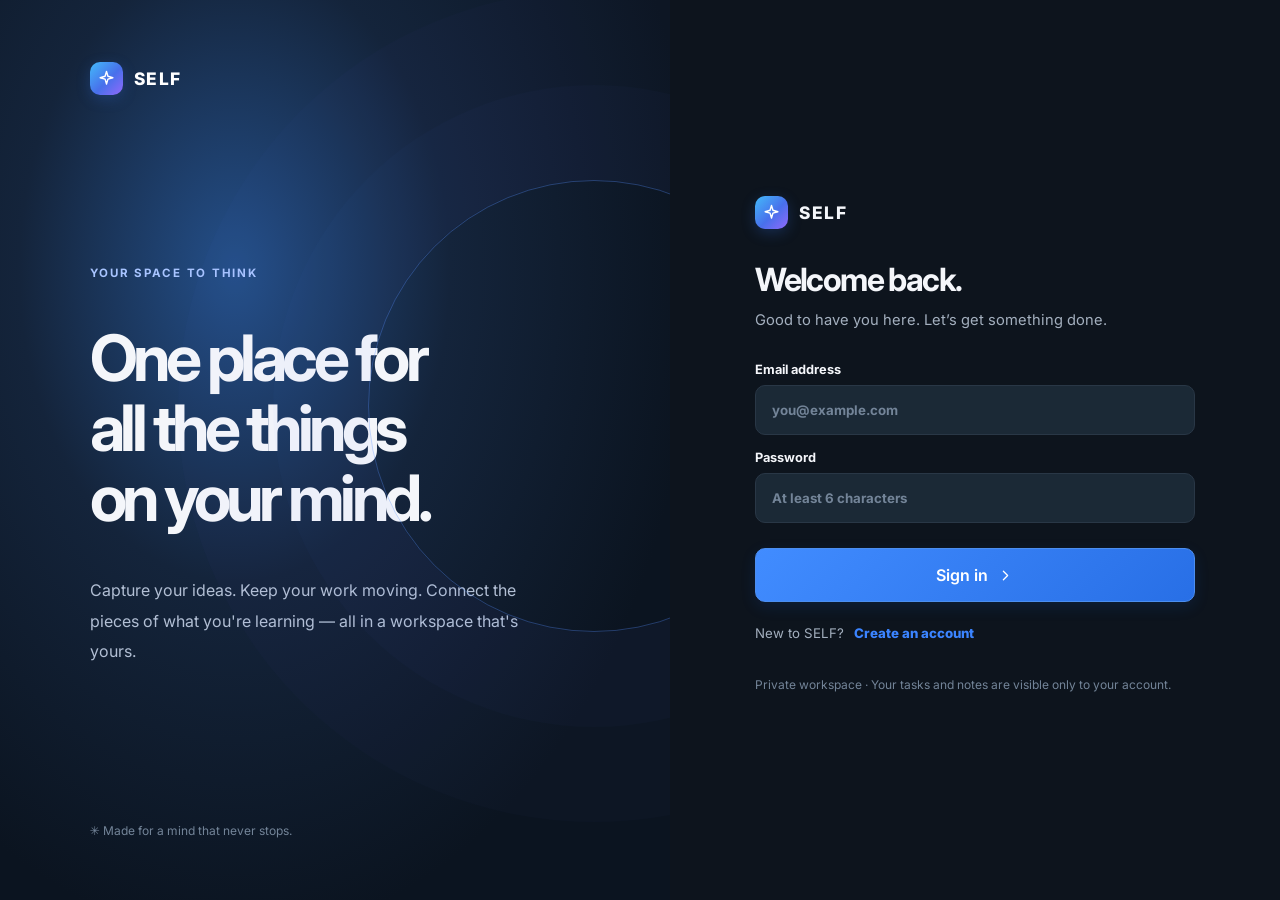
==== index.html @ f5356dc8 "feat(career): Hunt Tracker page (T3) Capture bar, Today/Inbox/All/Stale views, industry/source/kind/" ====
<!doctype html>
<html lang="id">
<head>
  <meta charset="UTF-8" />
  <meta name="viewport" content="width=device-width, initial-scale=1.0" />
  <meta name="theme-color" content="#0e151e" />
  <meta name="description" content="SELF — a beautiful place to think, learn and get things done." />
  <title>SELF — Your workspace</title>
  <link rel="preconnect" href="https://fonts.googleapis.com" />
  <link rel="preconnect" href="https://fonts.gstatic.com" crossorigin />
  <link href="https://fonts.googleapis.com/css2?family=Bricolage+Grotesque:opsz,wght@12..96,700;12..96,800&family=DM+Sans:wght@400;500;600;700;800&family=Inter:wght@400;500;600;700;800&display=swap" rel="stylesheet" />
  <link rel="stylesheet" href="./styles.css" />
  <link rel="stylesheet" href="./boards.css" />
  <link rel="stylesheet" href="./canvas-v3.css" />
  <link rel="stylesheet" href="./concept-d.css" />
  <link rel="stylesheet" href="./career.css" />
  <link rel="stylesheet" href="./career-phase2.css" />
  <link rel="stylesheet" href="./outreach.css" />
  <link rel="stylesheet" href="./tracker.css" />
  <link rel="stylesheet" href="./dossier.css" />
  <link rel="stylesheet" href="./career-lesson-loop.css" />
  <link rel="stylesheet" href="./work-tools.css" />
  <link rel="stylesheet" href="./studio-tools.css" />
  <link rel="stylesheet" href="./career-phase3.css" />
  <link rel="stylesheet" href="./career-learning.css" />
  <link rel="stylesheet" href="./rooms.css" />
  <link rel="stylesheet" href="./motion.css" />
</head>
<body data-theme="dark">
  <div id="app"><div class="boot"><span class="boot-mark">✳</span><span>SELF</span></div></div>
  <script defer src="./rooms.js"></script>
  <script defer src="./motion.js"></script>
  <script defer src="./self-dnd.js"></script>
  <script defer src="./today.js"></script>
  <script defer src="./capture-parse.js"></script>
  <script defer src="./palette.js"></script>
  <script defer src="./boards.js"></script>
  <script defer src="./studio-recipes.js"></script>
  <script defer src="./studio-present.js"></script>
  <script defer src="./canvas-v3.js"></script>
  <script defer src="./career-phase2.js"></script>
  <script defer src="./career-phase3.js"></script>
  <script defer src="./career-portfolio.js"></script>
  <script defer src="./career-kits.js"></script>
  <script defer src="./career-teaching.js"></script>
  <script defer src="./career-pe-projection.js"></script>
  <script defer src="./career-pe-sensitivity.js"></script>
  <script defer src="./career-analyst-lab.js"></script>
  <script defer src="./career-vc-waterfall.js"></script>
  <script defer src="./career-vc-analyst-lab.js"></script>
  <script defer src="./career-consulting-lab.js"></script>
  <script defer src="./career-director-review.js"></script>
  <script defer src="./career-workbook-check.js"></script>
  <script defer src="./career-worksample.js"></script>
  <script defer src="./career-learning.js"></script>
  <script defer src="./outreach.js"></script>
  <script defer src="./tracker.js"></script>
  <script defer src="./dossier.js"></script>
  <script defer src="./data-export.js"></script>
  <script defer src="./work-tools.js"></script>
  <script defer src="./career-grid.js"></script>
  <script defer src="./career-visuals.js"></script>
  <script defer src="./career-review.js"></script>
  <script defer src="./career-lesson-loop.js"></script>
  <script defer src="./career-nextup.js"></script>
  <script defer src="./career.js"></script>
  <script type="module" src="./app.js"></script>
</body>
</html>
---- styles.css ----
:root{font-family:'Inter','DM Sans',system-ui,sans-serif;font-synthesis:none;--scale:1;--bg:#0d141d;--side:#101923;--card:#17222e;--card2:#1b2936;--hover:#253446;--line:#293746;--text:#f4f6fa;--muted:#a3afbe;--faint:#738498;--blue:#3b84ff;--blueSoft:#1e3a66;--green:#58d4a6;--red:#ff8f88;--yellow:#ffd080;--purple:#bb9aff;--shadow:0 18px 60px #0005;color:var(--text);background:var(--bg)}*{box-sizing:border-box}html{height:100%}body{margin:0;min-height:100%;font-size:calc(16px * var(--scale));color:var(--text);background:var(--bg);transition:background .22s,color .22s}button,input,textarea,select{font:inherit}button{cursor:pointer}button:disabled{opacity:.38;cursor:not-allowed}a{color:inherit}::selection{background:#428bff66}::-webkit-scrollbar{width:9px;height:9px}::-webkit-scrollbar-thumb{background:#55647566;border-radius:20px}::-webkit-scrollbar-track{background:transparent}svg{display:block;flex-shrink:0}body[data-theme='light']{--bg:#f4f6fa;--side:#ffffff;--card:#fff;--card2:#f6f8fc;--hover:#eef2fa;--line:#e0e5ef;--text:#182438;--muted:#607087;--faint:#8794a7;--blue:#286dea;--blueSoft:#e6efff;--green:#178b68;--red:#c35350;--yellow:#a26921;--purple:#8460c7;--shadow:0 18px 48px #233b621c}
.boot{display:flex;align-items:center;justify-content:center;gap:14px;min-height:100vh;letter-spacing:.2em;font-weight:800}.boot-mark{color:var(--blue);font-size:40px}
.shell{display:flex;min-height:100vh}.sidebar{width:246px;background:var(--side);border-right:1px solid var(--line);position:fixed;top:0;left:0;bottom:0;z-index:10;padding:27px 15px 20px;display:flex;flex-direction:column;transition:background .2s}.brand{display:flex;align-items:center;gap:11px;padding:0 13px 31px;font-weight:800;letter-spacing:.09em;font-size:1.08em}.brand-square{width:33px;height:33px;border-radius:10px;display:grid;place-items:center;color:#fff;background:linear-gradient(135deg,#43bafa,#4870eb 55%,#9169fc);box-shadow:0 4px 14px #316cdb44}.brand-square svg{width:19px;height:19px}.nav-items{display:flex;flex-direction:column;gap:6px}.nav-btn{display:flex;align-items:center;gap:13px;border:0;width:100%;padding:13px 15px;text-align:left;background:transparent;color:var(--muted);border-radius:10px;font-weight:600;letter-spacing:-.01em;transition:background .14s,color .14s,transform .14s;font-size:.92em}.nav-btn:hover{background:var(--hover);color:var(--text);transform:translateX(2px)}.nav-btn:active,.clicky:active{transform:scale(.97)}.nav-btn.active{background:#224670;color:#fff;box-shadow:inset 3px 0 #58a8ff}.nav-btn svg{width:18px;height:18px}.nav-section{padding:23px 14px 10px;color:var(--faint);font-weight:700;font-size:.68em;text-transform:uppercase;letter-spacing:.15em}.sidebar-foot{margin-top:auto;padding:14px 5px 0;border-top:1px solid var(--line)}.profile{padding:9px;display:flex;gap:10px;align-items:center;border-radius:10px}.avatar{width:35px;height:35px;border-radius:50%;display:grid;place-items:center;background:#344a66;color:#fff;font-weight:700;font-size:.83em}.profile small{display:block;color:var(--faint);font-size:.74em;margin-top:3px}.main{margin-left:246px;width:calc(100% - 246px);min-width:0}.topbar{position:sticky;top:0;z-index:8;display:flex;align-items:center;justify-content:space-between;gap:16px;padding:23px clamp(24px,3.4vw,62px) 17px;background:color-mix(in srgb,var(--bg) 89%,transparent);backdrop-filter:blur(18px);border-bottom:1px solid var(--line)}.crumb{color:var(--muted);font-size:.82em;font-weight:600;display:flex;align-items:center;gap:9px}.crumb strong{color:var(--text)}.top-actions{display:flex;align-items:center;gap:9px}.body{max-width:1560px;padding:35px clamp(24px,3.4vw,62px) 70px;margin:0 auto}.hero{display:flex;align-items:center;justify-content:space-between;gap:16px;margin-bottom:28px}.eyebrow{font-size:.72em;font-weight:700;text-transform:uppercase;letter-spacing:.15em;color:var(--muted);margin-bottom:9px}.hero h1{font-size:clamp(1.85em,2.8vw,2.5em);line-height:1.17;letter-spacing:-.055em;margin:0 0 8px;font-weight:800}.subtitle{color:var(--muted);line-height:1.6;font-size:.92em;margin:0}.small-sub{color:var(--faint);font-size:.75em}.icon-btn,.ghost-btn,.primary-btn,.soft-btn,.tag,.pill,.choice{display:inline-flex;align-items:center;justify-content:center;gap:9px;border:1px solid var(--line);border-radius:10px;transition:background .15s,transform .16s,box-shadow .17s,border-color .15s;color:var(--text);font-weight:600}.icon-btn:hover,.ghost-btn:hover,.soft-btn:hover,.choice:hover{background:var(--hover);border-color:var(--faint);transform:translateY(-1px)}.icon-btn{width:41px;height:41px;background:var(--card)}.icon-btn svg,.ghost-btn svg,.primary-btn svg,.soft-btn svg{width:17px;height:17px}.primary-btn{padding:12px 17px;background:linear-gradient(135deg,#418cff,#286fe6);border-color:#4c8eef;color:#fff;box-shadow:0 5px 15px #185edf22}.primary-btn:hover{filter:brightness(1.12);transform:translateY(-2px);box-shadow:0 7px 22px #185edf66}.ghost-btn,.soft-btn{padding:11px 15px;background:var(--card)}.soft-btn{background:var(--card2)}.primary-btn:active,.icon-btn:active,.ghost-btn:active,.soft-btn:active{transform:translateY(1px) scale(.98)}.icon-btn.active,.ghost-btn.selected{background:var(--blueSoft);color:var(--blue);border-color:var(--blue)}.card{background:var(--card);border:1px solid var(--line);border-radius:16px;box-shadow:0 3px 22px #00000008}.card-pad{padding:24px}.section-head{display:flex;align-items:center;justify-content:space-between;gap:12px;margin-bottom:18px}.section-head h2{font-size:1.03em;letter-spacing:-.025em;margin:0}.section-head .hint{font-size:.78em;color:var(--muted)}.link-action{background:none;border:none;color:var(--muted);font-size:.77em;font-weight:700}.link-action:hover{color:var(--blue)}.quick{margin-bottom:25px;padding:22px 24px}.quick-head{display:flex;align-items:center;gap:10px;font-size:.9em;font-weight:700;margin-bottom:13px}.quick-head svg{color:var(--blue)}.capture-row{display:flex;align-items:center;gap:10px}.capture-input{min-width:0;flex:1;border:1px solid var(--line);background:var(--card2);padding:15px 17px;border-radius:10px;color:var(--text);outline:none;transition:border .17s,box-shadow .17s}.capture-input:focus,.field:focus,.area:focus{border-color:var(--blue);box-shadow:0 0 0 3px #317dff20}.capture-bottom{display:flex;justify-content:space-between;align-items:center;margin-top:13px;gap:10px;flex-wrap:wrap}.capture-modes,.toolbar{display:flex;flex-wrap:wrap;gap:7px}.choice{background:var(--card2);font-size:.75em;padding:8px 13px;border-radius:8px}.choice.selected{background:var(--blueSoft);color:var(--blue);border-color:var(--blue)}.choice svg{width:14px;height:14px}.two-col{display:grid;grid-template-columns:minmax(0,1.22fr) minmax(310px,1fr);gap:20px}.priority-list{display:flex;flex-direction:column}.priority-item{display:flex;align-items:center;gap:12px;padding:15px 0;border-top:1px solid var(--line);transition:background .16s;cursor:pointer}.priority-item:first-child{border-top:0}.priority-item:hover{background:var(--hover);padding-inline:9px;margin-inline:-9px;border-radius:8px}.check{appearance:none;flex:0 0 auto;width:19px;height:19px;background:transparent;border:1.6px solid #7c8da1;border-radius:6px;display:grid;place-items:center;cursor:pointer;transition:background .15s,transform .15s}.check:hover{transform:scale(1.12);border-color:var(--blue)}.check:checked{background:var(--blue);border-color:var(--blue)}.check:checked:before{content:'✓';color:#fff;font-size:12px;font-weight:800}.item-title{font-size:.9em;font-weight:700;margin:0 0 6px;line-height:1.45}.item-title.done{text-decoration:line-through;color:var(--faint)}.item-sub{color:var(--muted);font-size:.73em}.item-core{flex:1;min-width:0}.badge{display:inline-flex;align-items:center;gap:5px;padding:5px 9px;border-radius:7px;font-size:.7em;font-weight:700;white-space:nowrap;line-height:1.15}.badge.blue{color:#8db8ff;background:#24436d}.badge.green{color:#92e4bd;background:#1d4e43}.badge.yellow{color:#ffd38c;background:#684a25}.badge.red{color:#ffaea7;background:#623e42}.badge.purple{color:#d8bbff;background:#4e4265}.badge.gray{color:var(--muted);background:var(--hover)}body[data-theme='light'] .badge.blue{background:#e6efff;color:#235ec5}body[data-theme='light'] .badge.green{background:#e3f7ed;color:#177455}body[data-theme='light'] .badge.yellow{background:#fff2d4;color:#9b6820}body[data-theme='light'] .badge.red{background:#ffe8e4;color:#b34849}body[data-theme='light'] .badge.purple{background:#eee8ff;color:#694bb0}.continue-list{display:grid;gap:10px}.continue-item{display:flex;align-items:center;gap:12px;border:1px solid var(--line);background:var(--card2);border-radius:10px;padding:12px;cursor:pointer;transition:transform .15s,border-color .15s,background .15s;text-align:left;color:var(--text);width:100%}.continue-item:hover,.space-tile:hover,.link-tile:hover{transform:translateY(-3px);border-color:var(--blue);box-shadow:0 8px 26px #0001}.mini-thumb{width:60px;height:48px;border-radius:8px;display:grid;place-items:center;color:#b4cbff;background:linear-gradient(135deg,#294367,#4a3b6c);flex-shrink:0}.continue-item strong{font-size:.83em}.continue-item small{display:block;color:var(--muted);margin-top:5px;font-size:.73em}.countbar{display:flex;gap:12px;margin-top:22px;flex-wrap:wrap}.stat{flex:1;min-width:110px;background:var(--card);border:1px solid var(--line);border-radius:13px;padding:18px}.stat strong{font-size:1.55em;letter-spacing:-.07em}.stat span{display:block;color:var(--muted);font-size:.73em;margin-top:5px}.space-grid{display:grid;grid-template-columns:repeat(3,minmax(0,1fr));gap:17px;margin-top:25px}.space-tile{border:1px solid var(--line);border-radius:17px;min-height:208px;padding:27px 18px;display:flex;flex-direction:column;align-items:center;justify-content:center;gap:12px;background:var(--card);color:var(--text);transition:transform .18s,border-color .15s,box-shadow .15s}.space-tile .space-symbol{width:68px;height:68px;display:grid;place-items:center;border-radius:20px;background:color-mix(in srgb,var(--accent) 15%,transparent);color:var(--accent)}.space-tile .space-symbol svg{width:36px;height:36px}.space-tile strong{font-size:1.12em}.space-tile small{color:var(--muted);font-size:.75em}.space-tile.add{border-style:dashed}.space-tile.add .space-symbol{color:var(--muted);background:var(--hover)}.space-header{display:flex;align-items:center;gap:13px;margin-bottom:22px}.space-header .space-symbol{width:54px;height:54px;border-radius:14px;display:grid;place-items:center;background:var(--blueSoft);color:var(--blue)}.tabs{display:flex;align-items:center;gap:5px;border-bottom:1px solid var(--line);margin:18px 0 23px;overflow-x:auto}.tab{white-space:nowrap;padding:12px 16px;background:none;border:0;border-bottom:3px solid transparent;color:var(--muted);font-weight:700;font-size:.84em}.tab:hover{color:var(--text)}.tab.active{color:var(--text);border-bottom-color:var(--blue)}.blank{border:1px dashed var(--line);border-radius:14px;padding:45px 20px;text-align:center;display:grid;justify-items:center;gap:13px;color:var(--muted)}.blank svg{width:33px;height:33px;color:var(--blue)}.blank strong{color:var(--text);font-size:1em}.blank p{max-width:380px;line-height:1.65;margin:0;font-size:.85em}.work-controls{display:flex;flex-wrap:wrap;gap:9px;align-items:center;margin-bottom:20px}.field,.area,.select{border:1px solid var(--line);background:var(--card2);color:var(--text);border-radius:10px;padding:12px 13px;outline:none;min-width:0}.field::placeholder,.area::placeholder{color:var(--faint)}.select{cursor:pointer}.field.search-field{min-width:220px;flex:1}.work-table{border:1px solid var(--line);border-radius:14px;overflow:hidden;background:var(--card)}.work-row{display:grid;grid-template-columns:minmax(200px,2fr) minmax(100px,1fr) minmax(130px,1fr) 95px 105px;gap:13px;align-items:center;padding:15px 18px;border-top:1px solid var(--line);font-size:.83em}.work-row.header{background:var(--card2);border-top:0;color:var(--muted);font-size:.72em;font-weight:800;text-transform:uppercase;letter-spacing:.07em}.work-row.data{cursor:pointer;transition:background .15s}.work-row.data:hover{background:var(--hover)}.work-row .task-cell{display:flex;gap:10px;align-items:center;min-width:0}.work-row .task-cell span{overflow:hidden;text-overflow:ellipsis;white-space:nowrap;font-weight:700}.kanban{display:grid;grid-template-columns:repeat(5,minmax(180px,1fr));gap:12px;overflow:auto}.kanban-col{padding:13px;background:var(--card2);border:1px solid var(--line);border-radius:12px;min-height:230px}.kanban-head{font-size:.77em;font-weight:800;margin:0 0 15px;display:flex;justify-content:space-between}.kanban-task{padding:13px;border:1px solid var(--line);background:var(--card);border-radius:10px;cursor:pointer;margin-bottom:10px;transition:transform .16s}.kanban-task:hover{transform:translateY(-2px);border-color:var(--blue)}.kanban-task strong{font-size:.82em}.kanban-task .item-sub{display:block;margin-top:10px}.calendar-list{display:grid;gap:12px}.calendar-row{display:flex;align-items:center;gap:17px;padding:17px;background:var(--card);border-radius:12px;border:1px solid var(--line);cursor:pointer}.date-square{background:var(--blueSoft);color:var(--blue);padding:13px;border-radius:10px;min-width:70px;text-align:center;font-size:.8em;font-weight:800}.overlay{position:fixed;inset:0;z-index:20;background:#02060ac2;backdrop-filter:blur(5px);display:flex;justify-content:flex-end;animation:fade .18s ease}.panel{width:min(690px,100%);background:var(--side);height:100%;overflow-y:auto;box-shadow:var(--shadow);border-left:1px solid var(--line);animation:slide .24s cubic-bezier(.2,.8,.2,1);padding:28px 38px 70px}.panel-top{display:flex;align-items:center;justify-content:space-between;gap:15px;margin-bottom:25px}.panel-title{font-weight:800;letter-spacing:-.045em;font-size:2em;margin:6px 0 23px;line-height:1.23}.panel-title-input{width:100%;padding:6px 0;color:var(--text);background:none;border:0;border-bottom:1px solid transparent;outline:none;font-weight:800;letter-spacing:-.045em;font-size:1.8em;line-height:1.25}.panel-title-input:focus{border-bottom-color:var(--blue)}.meta-grid{display:grid;grid-template-columns:repeat(2,minmax(0,1fr));gap:14px;background:var(--card);padding:20px;border-radius:13px;border:1px solid var(--line)}.meta-label{color:var(--muted);font-size:.72em;font-weight:700;margin-bottom:9px}.meta-grid .select,.meta-grid .field{width:100%;font-size:.85em}.panel .area{width:100%;resize:vertical;line-height:1.8;min-height:125px}.long-area{min-height:270px!important}.check-item{display:flex;align-items:center;gap:10px;margin:12px 0}.check-item input.text-input{flex:1;min-width:0;border:0;background:transparent;color:var(--text);outline:none;padding:6px 0}.check-item .trash{opacity:0}.check-item:hover .trash{opacity:1}.progress-track{height:7px;background:var(--hover);border-radius:20px;overflow:hidden;margin:13px 0 17px}.progress-fill{height:100%;background:var(--blue);border-radius:20px;transition:width .25s}.panel-section-title{font-size:.83em;text-transform:uppercase;letter-spacing:.09em;color:var(--muted);margin:22px 0 12px}.resource{display:flex;align-items:center;gap:10px;border:1px solid var(--line);padding:12px;border-radius:11px;background:var(--card);margin-bottom:9px}.resource-main{flex:1;min-width:0;text-decoration:none}.resource-main strong{display:block;font-size:.82em;white-space:nowrap;overflow:hidden;text-overflow:ellipsis}.resource-main small{display:block;color:var(--muted);font-size:.71em;margin-top:5px;overflow:hidden;text-overflow:ellipsis;white-space:nowrap}.resource-icon{display:grid;place-items:center;width:40px;height:40px;background:var(--blueSoft);color:var(--blue);border-radius:9px}.link-form{display:grid;grid-template-columns:1fr 1.5fr auto;gap:8px;margin-top:13px}.link-grid{display:grid;grid-template-columns:repeat(4,minmax(0,1fr));gap:15px}.link-tile{border:1px solid var(--line);border-radius:14px;background:var(--card);padding:22px 10px;display:flex;align-items:center;gap:12px;flex-direction:column;text-decoration:none;text-align:center;min-height:162px;transition:transform .17s,border-color .17s}.link-logo{width:57px;height:57px;background:var(--card2);color:var(--blue);border-radius:15px;display:grid;place-items:center}.link-logo svg{height:30px;width:30px}.link-tile strong{font-size:.82em;max-width:100%;overflow:hidden;text-overflow:ellipsis;white-space:nowrap}.link-tile small{font-size:.72em;color:var(--muted)}.modal-overlay{position:fixed;inset:0;z-index:30;background:#000a;backdrop-filter:blur(6px);display:grid;place-items:center;padding:20px;animation:fade .14s}.modal{width:min(490px,100%);background:var(--side);border:1px solid var(--line);border-radius:19px;padding:28px;box-shadow:var(--shadow);animation:pop .18s}.modal h2{margin:0;font-size:1.4em;letter-spacing:-.035em}.modal p{font-size:.85em;line-height:1.6;color:var(--muted);margin:8px 0 21px}.form-stack{display:grid;gap:15px}.form-label{display:grid;gap:8px;font-size:.8em;font-weight:700}.form-label .field,.form-label .select{width:100%;font-size:1.04em}.modal-foot{display:flex;justify-content:flex-end;gap:9px;margin-top:23px}.colors{display:flex;gap:9px}.color-swatch{width:31px;height:31px;border-radius:9px;border:2px solid transparent;cursor:pointer}.color-swatch.on{outline:2px solid var(--text);outline-offset:2px}.toast{position:fixed;bottom:28px;right:28px;z-index:45;padding:14px 19px;border:1px solid var(--line);border-radius:13px;background:var(--card);box-shadow:var(--shadow);font-weight:600;font-size:.82em;display:flex;align-items:center;gap:10px;animation:slideUp .2s}.toast.error{border-color:#cc6b68;color:#ffaaaa}.settings-section{display:grid;gap:16px;max-width:650px}.settings-row{display:flex;justify-content:space-between;align-items:center;gap:18px;padding:20px;background:var(--card);border:1px solid var(--line);border-radius:14px}.settings-row strong{font-size:.9em}.settings-row small{display:block;color:var(--muted);margin-top:8px;font-size:.76em}.segmented{display:flex;padding:4px;background:var(--card2);border:1px solid var(--line);border-radius:10px}.segmented button{border:0;border-radius:7px;background:none;padding:10px 14px;color:var(--muted);font-size:.8em;font-weight:700;display:flex;align-items:center;gap:7px}.segmented button.active{background:var(--blueSoft);color:var(--blue)}.slider{accent-color:var(--blue);width:150px}.empty-mini{padding:25px;text-align:center;color:var(--muted);font-size:.83em;line-height:1.6}.auth-shell{min-height:100vh;display:grid;grid-template-columns:1.1fr 1fr}.auth-visual{padding:62px clamp(45px,7vw,130px);display:flex;flex-direction:column;justify-content:space-between;background:radial-gradient(ellipse at 35% 30%,#244f89 0%,#14243b 35%,#0b1420 75%);overflow:hidden;position:relative}.auth-visual:after{content:'';position:absolute;width:450px;height:450px;border:1px solid #588cff55;border-radius:50%;right:-150px;top:20%;box-shadow:0 0 0 95px #6c7bff06,0 0 0 190px #6c7bff05;pointer-events:none}.auth-visual h1{font-size:clamp(2.8em,5vw,5em);line-height:1.09;letter-spacing:-.07em;max-width:580px}.auth-visual p{color:#b2bfd4;max-width:450px;line-height:1.9}.auth-login{display:flex;align-items:center;justify-content:center;padding:30px}.auth-box{max-width:440px;width:100%}.auth-box h2{font-size:2em;letter-spacing:-.05em;margin:0 0 10px}.auth-box .field{padding:16px}.auth-box .primary-btn{width:100%;margin-top:10px;padding:16px}.auth-bottom{font-size:.83em;color:var(--muted);margin-top:22px}.auth-bottom button{background:none;border:0;color:var(--blue);font-weight:800}.message{padding:12px 14px;background:var(--blueSoft);color:var(--text);border-radius:10px;font-size:.83em;line-height:1.6}.message.error{background:#70343a66;color:#ffc0bf}.save-state{display:flex;align-items:center;gap:6px;color:var(--muted);font-size:.75em}.save-state svg{color:var(--green)}.mobile-head{display:none}.mobile-nav{display:none}.stack-gap{display:grid;gap:13px}.inbox-item{display:flex;align-items:flex-start;justify-content:space-between;gap:15px;padding:15px 0;border-bottom:1px solid var(--line)}.inbox-item:last-child{border-bottom:0}.inbox-item strong{font-size:.88em}.inbox-item p{font-size:.76em;color:var(--muted);line-height:1.6;margin:7px 0 0}.icon-quiet{background:transparent;border:0;color:var(--muted);padding:7px;border-radius:7px}.icon-quiet:hover{background:var(--hover);color:var(--text)}.icon-quiet svg{width:16px;height:16px}.subpage-item{display:flex;align-items:center;gap:12px;padding:14px;border-radius:10px;border:1px solid var(--line);background:var(--card);margin-bottom:9px;cursor:pointer;transition:border .15s}.subpage-item:hover{border-color:var(--blue)}.subpage-item svg{color:var(--purple)}.flash{animation:pulse .4s}@keyframes fade{from{opacity:0}to{opacity:1}}@keyframes slide{from{opacity:.7;transform:translateX(20px)}to{opacity:1;transform:translateX(0)}}@keyframes pop{from{opacity:0;transform:scale(.97) translateY(8px)}to{opacity:1;transform:scale(1) translateY(0)}}@keyframes slideUp{from{opacity:0;transform:translateY(12px)}to{opacity:1;transform:translateY(0)}}@keyframes pulse{from{box-shadow:0 0 0 0 #408cff55}to{box-shadow:0 0 0 13px #408cff00}}@media(max-width:1250px){.sidebar{width:205px}.main{margin-left:205px;width:calc(100% - 205px)}.two-col{grid-template-columns:1fr 1fr}.work-row{grid-template-columns:minmax(140px,2fr) 90px 115px 80px}.work-row>:nth-child(5){display:none}.link-grid{grid-template-columns:repeat(3,minmax(0,1fr))}}@media(max-width:960px){.sidebar{width:78px;padding-inline:11px}.brand{padding-inline:11px}.brand-text,.nav-btn span,.nav-section,.profile .profile-text{display:none}.nav-btn{justify-content:center;padding:15px}.sidebar-foot{padding:5px}.profile{justify-content:center}.main{margin-left:78px;width:calc(100% - 78px)}.two-col{grid-template-columns:1fr}.body{padding-inline:27px}.topbar{padding-inline:27px}.space-grid{grid-template-columns:repeat(2,minmax(0,1fr))}}@media(max-width:600px){body{font-size:calc(15px * var(--scale))}.sidebar{display:none}.main{margin-left:0;width:100%}.mobile-head{display:flex;gap:10px;align-items:center;padding:14px 18px;background:var(--side);border-bottom:1px solid var(--line)}.topbar{padding:14px 17px;top:0}.top-actions .hide-mobile{display:none}.body{padding:25px 17px 95px}.hero{align-items:flex-start}.hero h1{font-size:1.85em}.hero>.primary-btn{padding:10px}.quick{padding:16px}.capture-input{padding:13px}.space-grid{gap:10px}.space-tile{min-height:155px}.space-tile .space-symbol{width:49px;height:49px}.space-tile .space-symbol svg{width:26px;height:26px}.link-grid{grid-template-columns:repeat(2,minmax(0,1fr))}.panel{padding:22px 18px 70px}.panel-title-input{font-size:1.5em}.work-row{grid-template-columns:minmax(130px,1fr) 100px}.work-row>:nth-child(3),.work-row>:nth-child(4),.work-row>:nth-child(5){display:none}.meta-grid{gap:10px;padding:13px}.link-form{grid-template-columns:1fr}.mobile-nav{display:flex;position:fixed;bottom:0;left:0;right:0;z-index:12;background:var(--side);border-top:1px solid var(--line);padding:8px 5px max(9px,env(safe-area-inset-bottom));justify-content:space-around}.mobile-nav button{display:grid;place-items:center;gap:4px;background:none;border:0;color:var(--muted);font-size:.65em;font-weight:700}.mobile-nav button.active{color:var(--blue)}.mobile-nav svg{width:19px;height:19px}.auth-shell{grid-template-columns:1fr}.auth-visual{display:none}.settings-row{align-items:flex-start;flex-direction:column}.modal{padding:20px}.top-actions{gap:5px}}@media(prefers-reduced-motion:reduce){*,*:before,*:after{animation-duration:.01ms!important;transition-duration:.01ms!important;scroll-behavior:auto!important}}


/* SELF navigation: persistent collapse without remounting content. */
.shell .brand{position:relative;min-width:0}
.shell .brand .sidebar-toggle{
  display:grid;place-items:center;margin-left:auto;flex-shrink:0;
  width:36px;height:36px;min-width:36px;
  border:1px solid var(--line);border-radius:10px;
  background:var(--card2);color:var(--muted);cursor:pointer;
  transition:background-color .14s ease,border-color .14s ease,transform .11s ease;
}
.shell .brand .sidebar-toggle:hover{background:var(--hover);border-color:var(--blue);color:var(--text)}
.shell .brand .sidebar-toggle:active{transform:scale(.94)}
.shell .brand .sidebar-toggle:focus-visible{outline:2px solid var(--blue);outline-offset:2px}
.shell .sidebar,.shell .main{transition:width .19s ease,margin-left .19s ease}
.shell.self-sidebar-collapsed .sidebar{width:70px;min-width:70px;padding-left:8px;padding-right:8px}
.shell.self-sidebar-collapsed .main{width:calc(100% - 70px);margin-left:70px}
.shell.self-sidebar-collapsed .brand{padding:0 0 30px;justify-content:center}
.shell.self-sidebar-collapsed .brand-square,
.shell.self-sidebar-collapsed .brand-text,
.shell.self-sidebar-collapsed .nav-btn span,
.shell.self-sidebar-collapsed .profile-text{display:none}
.shell.self-sidebar-collapsed .brand .sidebar-toggle{margin:0}
.shell.self-sidebar-collapsed .nav-btn{justify-content:center;padding:13px 9px}
.shell.self-sidebar-collapsed .sidebar-foot{padding-left:0;padding-right:0}
.shell.self-sidebar-collapsed .profile{justify-content:center;padding:7px 0}
@media(prefers-reduced-motion:reduce){
 .shell .sidebar,.shell .main,.shell .brand .sidebar-toggle{transition:none!important}
}


/* Phase 3 Core — direct manipulation, visible save outcomes, calm focus. */
.save-state.save-failed{color:var(--red,#f68e94);font-weight:720}
.save-state.save-failed svg{color:currentColor}
.kanban-help{display:flex;align-items:center;justify-content:space-between;gap:12px;
  font-size:.8em;color:var(--muted);margin:2px 0 17px;flex-wrap:wrap}
.kanban-help>span{display:inline-flex;align-items:center;gap:8px}
.kanban-help .soft-btn{min-height:35px}
.kanban-col{display:flex;flex-direction:column;transition:border-color .12s,background-color .12s}
.kanban-items{flex:1;min-height:110px}
.kanban-col.is-drag-over{border-color:var(--blue)!important;
  background:color-mix(in srgb,var(--blue) 11%,var(--card2))}
.kanban-task{user-select:none;-webkit-user-select:none;touch-action:pan-y}
.kanban-card-head{display:flex;align-items:flex-start;gap:8px;justify-content:space-between}
.kanban-drag-grip{color:var(--faint);font-size:1.2em;line-height:.8;font-weight:600;letter-spacing:.04em}
.kanban-task.is-dragging{border-style:dashed;border-color:var(--blue);opacity:.65}
.kanban-task.is-saving{border-color:var(--blue);cursor:progress}
.kanban-task:focus-visible{outline:2px solid var(--blue);outline-offset:2px}
.kanban-empty{font-size:.73em;text-align:center;padding:25px 12px;color:var(--muted);
  border:1px dashed var(--line);border-radius:10px}
.kanban-stage-label{display:flex;justify-content:space-between;align-items:center;gap:6px;
  padding-top:12px;margin-top:10px;border-top:1px solid var(--line);
  color:var(--muted);font-size:.73em;font-weight:700}
.kanban-stage-select{min-width:0;max-width:124px;background:var(--card2);color:var(--text);
  border:1px solid var(--line);border-radius:8px;padding:6px 5px;
  font:inherit;font-weight:700;cursor:pointer}
.kanban-stage-select:focus-visible{outline:2px solid var(--blue)}
/* Full-screen darkening and backdrop blur used to flash again on every save.
   Keep the detail panel solid, without dimming the entire workspace. */
.overlay{background:transparent!important;backdrop-filter:none!important;animation:none!important}
.overlay .panel{animation:none!important;box-shadow:-18px 0 45px #0002}
@media(prefers-reduced-motion:reduce){
 .kanban-col,.kanban-task,.kanban-stage-select{animation:none!important;transition:none!important}
}


/* My Links is a single general library. These controls do not affect Career. */
.links-tools{display:flex;flex-wrap:wrap;align-items:center;gap:13px;justify-content:space-between;
  margin:0 0 11px}
.links-search-label{display:flex;align-items:center;gap:9px;flex:1;min-width:225px;
  max-width:430px;border:1px solid var(--line);border-radius:11px;padding:0 11px;
  color:var(--muted);background:var(--card)}
.links-search-label .field{border:0;outline:none;box-shadow:none;background:transparent;
  width:100%;min-height:43px;padding:8px 4px}
.links-search-label:focus-within{border-color:var(--blue);outline:1px solid var(--blue)}
.links-filters{display:flex;gap:5px;flex-wrap:wrap}
.links-filters .choice{min-height:40px}
.links-summary{color:var(--muted);font-size:.8em;margin:0 0 16px;font-weight:650}
.link-origin{font-size:.7em;color:var(--muted);line-height:1.35;display:block;margin-top:9px}
@media(max-width:700px){.links-search-label{min-width:100%;max-width:none}
 .links-filters{overflow-x:auto;flex-wrap:nowrap;max-width:100%;scrollbar-width:thin}}
---- boards.css ----
/* SELF Hybrid Whiteboards — Phase 2, visually aligned with approved V2 dark/light system. */
.body:has(.self-board-editor){max-width:none;padding:15px clamp(12px,2vw,26px) 26px;}
.body:has(.wb-library-head){max-width:1600px;}
.wb-library-head,.wb-library-space-head{display:flex;align-items:center;justify-content:space-between;gap:22px;margin:8px 0 28px;}
.wb-library-head h1{font-size:clamp(1.9em,3vw,2.65em);margin:7px 0;letter-spacing:-.05em}
.wb-library-space-head h2{margin:0 0 6px;font-size:1.35em}
.wb-library-head p,.wb-library-space-head p{color:var(--muted);margin:0;line-height:1.5}
.wb-eyebrow{font-weight:800;font-size:.72em;letter-spacing:.15em;color:var(--blue)}
.wb-library-grid{display:grid;grid-template-columns:repeat(auto-fill,minmax(260px,1fr));gap:18px}
.wb-library-tile{display:flex;flex-direction:column;gap:8px;align-items:stretch;text-align:left;border:1px solid var(--line);background:var(--card);border-radius:18px;padding:14px;min-height:225px;color:var(--text);transition:transform .2s,box-shadow .2s,border-color .2s;cursor:pointer}
.wb-library-tile:hover{transform:translateY(-4px);border-color:var(--blue);box-shadow:var(--shadow)}
.wb-library-tile:active,.wb-btn:active,.wb-primary:active,.wb-icon-btn:active,.wb-zoom-controls button:active{transform:scale(.97)}
.wb-library-tile strong{font-size:1.08em;font-weight:750;margin:0 5px}
.wb-library-tile small{color:var(--muted);font-size:.85em;margin:0 5px}
.wb-preview{position:relative;display:block;height:135px;overflow:hidden;border-radius:12px;background-color:var(--card2);background-image:radial-gradient(var(--faint) 0.9px,transparent 1px);background-size:16px 16px;margin-bottom:6px}
.wb-preview span{position:absolute;width:32%;height:36%;border-radius:9px;background:#a3bfff;border:1px solid #7199d1;top:12%;left:34%;opacity:.82;box-shadow:0 4px 13px #0002}
.wb-preview span:nth-child(2){background:#92cfb8;border-color:#61ac91;left:8%;top:54%}
.wb-preview span:nth-child(3){background:#e0b6f6;border-color:#bb92d3;left:59%;top:54%}
.wb-preview svg{position:absolute;inset:12%;width:76%;height:80%;z-index:2}
.wb-library-add{border-style:dashed;align-items:center;justify-content:center;text-align:center}
.wb-add-mark{display:grid;place-items:center;border:1px solid var(--line);border-radius:16px;background:var(--card2);font-size:2.7em;color:var(--blue);width:90px;height:90px;margin-bottom:8px}
.wb-btn,.wb-icon-btn,.wb-primary{display:inline-flex;align-items:center;justify-content:center;gap:8px;border:1px solid var(--line);border-radius:10px;padding:10px 16px;min-height:41px;background:var(--card2);color:var(--text);font-size:.92em;font-weight:700;white-space:nowrap;cursor:pointer;transition:transform .16s,background .16s,box-shadow .16s,border-color .16s}
.wb-btn:hover,.wb-icon-btn:hover{background:var(--hover);border-color:var(--blue)}
.wb-primary{border-color:#3779eb;background:linear-gradient(145deg,#4596ff,#286ae0);color:#fff;box-shadow:0 5px 15px #2c79e92c}
.wb-primary:hover{box-shadow:0 8px 23px #2c79e958;transform:translateY(-1px)}
.wb-icon-btn{min-width:42px;padding:8px 11px;font-size:1.15em}
.self-board-editor{animation:wbEnter .2s ease-out;position:relative}
.wb-top{display:flex;justify-content:space-between;align-items:center;gap:12px;padding:8px 5px 17px;min-height:74px}
.wb-crumb,.wb-top-controls{display:flex;align-items:center;gap:10px}
.wb-crumb small{display:block;color:var(--faint);font-size:.73em;margin-bottom:2px}
.wb-crumb h1{font-size:1.45em;letter-spacing:-.04em;margin:0}
.wb-layout{position:relative;border:1px solid var(--line);border-radius:16px;overflow:hidden;box-shadow:0 12px 32px #0002}
.wb-viewport{position:relative;overflow:hidden;height:max(620px,calc(100vh - 215px));min-height:510px;touch-action:none;cursor:grab;outline:none;background:var(--bg);background-image:radial-gradient(circle at 1px 1px,color-mix(in srgb,var(--faint) 25%,transparent) 1.1px,transparent 0);background-size:22px 22px}
.wb-viewport:active{cursor:grabbing}
.wb-viewport:focus-visible{outline:2px solid var(--blue);outline-offset:-2px}
.wb-world{position:absolute;left:0;top:0;width:1px;height:1px;transform-origin:0 0;will-change:transform}
.wb-wires{position:absolute;top:0;left:0;width:1px;height:1px;overflow:visible;pointer-events:none}
.wb-node{position:absolute;display:flex;flex-direction:column;overflow:visible;border-radius:14px;background:color-mix(in srgb,var(--wb-accent) 13%,var(--card));border:1px solid color-mix(in srgb,var(--wb-accent) 38%,var(--line));box-shadow:0 7px 24px #0003;color:var(--text);user-select:none;transition:border-color .12s,box-shadow .15s}
.wb-node.wb-selected{border:2px solid var(--wb-accent);box-shadow:0 0 0 4px color-mix(in srgb,var(--wb-accent) 22%,transparent),0 9px 35px #0004}
.wb-node:hover{box-shadow:0 9px 35px #0004}
.wb-node-head{border-radius:13px 13px 0 0;display:flex;align-items:center;gap:9px;min-height:53px;padding:9px 11px;cursor:grab;background:color-mix(in srgb,var(--wb-accent) 13%,transparent)}
.wb-node-head:active{cursor:grabbing}
.wb-node-icon{display:grid;place-items:center;width:32px;height:32px;border-radius:9px;background:color-mix(in srgb,var(--wb-accent) 28%,var(--card));font-weight:750;font-size:1.03em}
.wb-node-title{flex:1;font-weight:750;font-size:1.02em;overflow:hidden;text-overflow:ellipsis;white-space:nowrap}
.wb-node-open{border:0;background:color-mix(in srgb,var(--wb-accent) 20%,var(--card));color:var(--text);width:32px;height:32px;border-radius:9px;cursor:pointer;transition:transform .14s}
.wb-node-open:hover{transform:scale(1.08);background:var(--hover)}
.wb-node-body{padding:9px 15px 2px;font-size:.9em;overflow:auto;line-height:1.47;flex:1;user-select:text}
.wb-node-body p{margin:3px 0 9px;word-break:break-word;display:-webkit-box;-webkit-box-orient:vertical;-webkit-line-clamp:4;overflow:hidden}
.wb-node-body .wb-node-placeholder{color:var(--faint);font-style:italic}
.wb-key-points{border-top:1px solid var(--line);padding-top:8px;color:var(--muted);display:grid;gap:3px}
.wb-key-points>div{overflow:hidden;text-overflow:ellipsis;white-space:nowrap}
.wb-kind-sub{font-size:.81em;color:var(--blue)}
.wb-node-foot{position:relative;height:28px;display:flex;align-items:center;justify-content:center;font-size:.68em;letter-spacing:.08em;color:var(--muted);font-weight:800}
.wb-node-port{position:absolute;bottom:7px;width:16px;height:16px;border:3px solid var(--card);border-radius:50%;background:var(--wb-accent);cursor:crosshair;box-shadow:0 0 0 1px var(--wb-accent);z-index:3;touch-action:none;transition:transform .12s}
.wb-node-port:hover,.wb-connecting .wb-node-port{transform:scale(1.36);box-shadow:0 0 0 5px color-mix(in srgb,var(--wb-accent) 22%,transparent)}
.wb-node-port-left{left:-8px}.wb-node-port-right{right:-8px}
.wb-resize{position:absolute;right:-7px;bottom:-7px;width:18px;height:18px;background:var(--wb-accent);border-radius:5px;border:3px solid var(--card);cursor:nwse-resize;box-shadow:0 0 0 1px var(--wb-accent);touch-action:none}
.wb-toolbar{position:absolute;left:17px;top:18px;z-index:5;display:flex;flex-direction:column;gap:6px;background:var(--card);padding:8px;border:1px solid var(--line);box-shadow:var(--shadow);border-radius:13px}
.wb-toolbar .wb-btn{padding:10px 12px;min-width:95px;justify-content:start}
.wb-canvas-hint{pointer-events:none;position:absolute;bottom:19px;left:152px;font-size:.75em;color:var(--faint);background:var(--card);border:1px solid var(--line);border-radius:8px;padding:8px 12px}
.wb-zoom-controls{position:absolute;bottom:17px;right:19px;z-index:4;display:flex;align-items:center;background:var(--card);border:1px solid var(--line);border-radius:11px;padding:5px;box-shadow:var(--shadow)}
.wb-zoom-controls button{border:0;background:transparent;color:var(--text);font-weight:750;font-size:1.3em;min-width:36px;min-height:36px;cursor:pointer;border-radius:7px}
.wb-zoom-controls button:hover{background:var(--hover)}
.wb-zoom-controls strong{font-size:.84em;min-width:51px;text-align:center}
.wb-empty-canvas{position:absolute;left:270px;top:140px;width:330px;border-radius:17px;text-align:center;background:var(--card);border:1px solid var(--line);padding:25px;box-shadow:0 12px 40px #0003}
.wb-empty-icon{font-size:2.6em;color:var(--blue)}
.wb-empty-canvas h2{margin:5px 0 10px;font-size:1.2em}
.wb-empty-canvas p{color:var(--muted);font-size:.9em;line-height:1.5}
.wb-panel-backdrop{position:fixed;inset:0;z-index:21;background:#02070a70;animation:wbEnter .16s}
.wb-detail{position:fixed;z-index:22;right:0;top:0;bottom:0;width:min(510px,100vw);overflow:auto;background:var(--side);border-left:1px solid var(--line);box-shadow:-20px 0 65px #0006;padding:28px 30px 45px;animation:wbPanel .2s ease-out}
.wb-detail-top,.wb-modal-head{display:flex;align-items:center;justify-content:space-between;gap:12px;margin-bottom:25px}
.wb-detail-top span{font-size:.75em;letter-spacing:.12em;font-weight:800;color:var(--blue)}
.wb-field-label{display:flex;flex-direction:column;gap:8px;margin-bottom:20px;color:var(--muted);font-size:.78em;letter-spacing:.04em;font-weight:750}
.wb-field-label small{font-weight:400;letter-spacing:0}
.wb-detail-title{border:0;background:transparent;color:var(--text);font-size:calc(2.15em * var(--scale));font-weight:800;letter-spacing:-.045em;line-height:1.16;padding:5px 0;min-width:0;max-width:100%;outline-offset:5px}
.wb-input,.wb-modal input,.wb-modal select,.wb-modal textarea{font:inherit;resize:vertical;border:1px solid var(--line);border-radius:10px;padding:12px 13px;min-height:44px;background:var(--card);color:var(--text);font-size:calc(1.13em * var(--scale));font-weight:500;line-height:1.5;letter-spacing:0;width:100%}
.wb-input:focus,.wb-modal input:focus,.wb-modal select:focus,.wb-modal textarea:focus,.wb-detail-title:focus{outline:2px solid var(--blue);outline-offset:1px}
.wb-notes{min-height:170px}
.wb-detail-meta{display:grid;grid-template-columns:1fr 1fr;gap:12px}
.wb-detail-actions{display:flex;flex-wrap:wrap;gap:8px;margin:7px 0 28px}
.wb-related{border-top:1px solid var(--line);padding-top:15px}
.wb-related h3{font-size:1em;margin:23px 0 12px}
.wb-related p{color:var(--muted);font-size:.88em;line-height:1.5}
.wb-related-row{display:flex;justify-content:space-between;gap:12px;padding:10px 0;border-bottom:1px solid var(--line)}
.wb-related-row button,.wb-related-board{background:none;border:0;color:var(--blue);cursor:pointer;font:inherit}
.wb-related-board{display:block;padding:9px 0;text-align:left}
.wb-detail-bottom{display:flex;gap:9px;flex-wrap:wrap;padding-top:25px}
.wb-detail-bottom button:last-child{color:var(--red)}
.wb-modal-overlay{position:fixed;inset:0;z-index:30;display:grid;place-items:center;padding:20px;background:#050a10b3;backdrop-filter:blur(6px);animation:wbEnter .14s ease-out}
.wb-modal{background:var(--side);border:1px solid var(--line);border-radius:20px;box-shadow:var(--shadow);padding:27px;width:min(490px,100%);max-height:90vh;overflow:auto;animation:wbPop .18s ease-out}
.wb-modal h2{font-size:1.4em;letter-spacing:-.035em;margin:0}
.wb-modal form label{display:block;color:var(--muted);font-size:.91em;font-weight:650;margin:15px 0}
.wb-modal form input,.wb-modal form select,.wb-modal form textarea{display:block;margin:8px 0}
.wb-modal p{line-height:1.5;color:var(--muted)}
.wb-modal-footer{display:flex;justify-content:flex-end;gap:9px;margin-top:26px}
@keyframes wbEnter{from{opacity:0}to{opacity:1}}@keyframes wbPanel{from{opacity:0;transform:translateX(22px)}to{opacity:1;transform:translateX(0)}}@keyframes wbPop{from{opacity:0;transform:scale(.96) translateY(7px)}to{opacity:1;transform:scale(1)}}
@media(max-width:1060px){.wb-top{align-items:flex-start;flex-direction:column}.wb-viewport{height:calc(100vh - 250px)}.wb-canvas-hint{display:none}}
@media(max-width:650px){.body:has(.self-board-editor){padding:8px 9px 88px}.wb-top-controls{flex-wrap:wrap}.wb-top-controls .wb-btn{padding:9px 11px;font-size:.84em}.wb-library-grid{grid-template-columns:repeat(2,minmax(0,1fr));gap:10px}.wb-library-tile{min-height:180px;padding:9px}.wb-preview{height:95px}.wb-library-head,.wb-library-space-head{align-items:flex-start;flex-direction:column}.wb-viewport{height:calc(100dvh - 315px);min-height:420px}.wb-toolbar{top:8px;left:8px;gap:4px;padding:5px}.wb-toolbar .wb-btn{min-width:0;font-size:.78em;padding:8px}.wb-detail{padding:20px 18px 100px}.wb-detail-title{font-size:1.65em}.wb-node-head{min-height:53px}.wb-zoom-controls{right:9px;bottom:9px}.wb-detail-meta{grid-template-columns:1fr}}
@media(prefers-reduced-motion:reduce){.self-board-editor,.wb-panel-backdrop,.wb-modal-overlay,.wb-detail,.wb-modal{animation:none!important}}


/* Detail-note formatting: keyboard-friendly, clicky and readable. */
.wb-notes-label{display:flex;align-items:center;justify-content:space-between;flex-wrap:wrap;gap:8px;color:var(--muted);font-weight:750;font-size:.8em;letter-spacing:.04em;margin-bottom:9px}
.wb-notes-label small{font-weight:400;letter-spacing:0}
.wb-formatbar{display:flex;align-items:center;gap:5px;background:var(--card);border:1px solid var(--line);padding:5px;border-radius:10px}
.wb-formatbar button{min-width:32px;min-height:32px;background:transparent;color:var(--text);border:0;border-radius:7px;font-weight:750;font-size:.9em;cursor:pointer;transition:background .16s,transform .16s}
.wb-formatbar button:hover{background:var(--hover);transform:translateY(-1px)}
.wb-formatbar button:active{transform:scale(.94)}
.wb-notes-preview{padding:18px;background:var(--card2);border:1px solid var(--line);border-radius:12px;line-height:1.65;margin:12px 0 18px;word-break:break-word}
.wb-notes-preview[hidden]{display:none}
.wb-notes-preview p{margin:5px 0 12px}
.wb-notes-preview h2,.wb-notes-preview h3,.wb-notes-preview h4{margin:15px 0 7px}
.wb-notes-preview a{color:var(--blue);text-decoration:underline;text-underline-offset:3px}
.wb-note-bullet{padding-left:8px}
---- canvas-v3.css ----
/* SELF Concept C — visual contract, production canvas v3. Scoped, preserves Phase 1 shell. */
body:has(.c3-shell) .sidebar{width:185px;padding:22px 10px 15px;background:#161d26;border-right:1px solid #30394a}
body:has(.c3-shell) .sidebar .nav-btn{padding:13px 12px;font-size:.94em}
body:has(.c3-shell) .sidebar .brand{font-size:1.2em}
body:has(.c3-shell) .main{margin-left:185px;width:calc(100% - 185px)}
body:has(.c3-shell) .main>.topbar{display:none}
body:has(.c3-shell) .main>.body{padding:0;max-width:none;margin:0}
body:has(.c3-shell) .mobile-nav{display:none}
.c3-shell{--c3-shell:#171e25;--c3-canvas:#191f26;--c3-inspector:#1d242e;--c3-surface:#252e3a;--c3-raise:#303b4d;--c3-border:#354152;--c3-text:#f1f4f9;--c3-muted:#aab4c3;--c3-faint:#8291a4;--c3-blue:#3b7dfd;--c3-purple:#8b5cf6;--c3-shadow:0 12px 35px #03071175;color:var(--c3-text);background:var(--c3-shell);font-size:calc(16px * var(--scale));min-height:100dvh}
body[data-theme="light"] .c3-shell{--c3-shell:#f1f4fa;--c3-canvas:#f8f9fc;--c3-inspector:#fff;--c3-surface:#fff;--c3-raise:#e8edf6;--c3-border:#d5dfed;--c3-text:#1d2b42;--c3-muted:#586a81;--c3-faint:#8291a4;--c3-blue:#2b6ff0;--c3-purple:#7752d4;--c3-shadow:0 10px 35px #31466422}
.c3-shell *, .c3-library *{box-sizing:border-box}
.c3-shell button,.c3-library button{font:inherit;cursor:pointer;transition:background .15s,color .15s,border-color .15s,transform .15s,box-shadow .18s}
.c3-shell button:active,.c3-library button:active{transform:scale(.96)}
.c3-shell button:focus-visible,.c3-library button:focus-visible{outline:2px solid var(--c3-blue);outline-offset:3px}
.c3-shell button:disabled,.c3-library button:disabled{opacity:.45;cursor:default}
.c3-header{height:79px;display:flex;align-items:center;justify-content:space-between;gap:20px;padding:12px 22px;background:var(--c3-shell);border-bottom:1px solid var(--c3-border);position:relative;z-index:6}
.c3-breadcrumb{display:flex;align-items:center;gap:12px;min-width:160px;flex:1}
.c3-breadcrumb small{display:block;color:var(--c3-muted);font-size:.72em;margin-bottom:4px}
.c3-breadcrumb strong{font-weight:700;letter-spacing:-.02em;font-size:.97em;white-space:nowrap;max-width:230px;overflow:hidden;text-overflow:ellipsis;display:block}
.c3-icon-btn,.c3-btn{min-width:39px;min-height:39px;display:inline-flex;justify-content:center;align-items:center;border:1px solid var(--c3-border);color:var(--c3-text);background:var(--c3-surface);padding:9px 12px;border-radius:10px;font-weight:650;font-size:.88em;gap:5px}
.c3-icon-btn:hover,.c3-btn:hover{border-color:var(--c3-blue);background:var(--c3-raise);box-shadow:0 3px 10px #3b7dfd18}
.c3-header-right{display:flex;align-items:center;justify-content:flex-end;gap:6px;flex:1;min-width:145px}
.c3-header-right .c3-btn{padding:6px 10px;min-width:34px;font-size:1.15em}
.c3-scale{font-weight:700;font-size:.8em;color:var(--c3-muted);min-width:48px;text-align:center}
.c3-toolbar{position:absolute;left:50%;top:13px;transform:translateX(-50%);display:flex;align-items:center;gap:3px;padding:6px;background:var(--c3-surface);border:1px solid var(--c3-border);border-radius:13px;box-shadow:var(--c3-shadow)}
.c3-tool{border:0;display:grid;place-items:center;width:39px;height:39px;min-width:39px;border-radius:9px;background:transparent;color:var(--c3-muted);font-weight:500;font-size:1.45em}
.c3-tool:hover{background:var(--c3-raise);color:var(--c3-text);transform:translateY(-2px)}
.c3-tool.active{color:#fff;background:linear-gradient(150deg,#427fe9,#2659a4);box-shadow:inset 0 1px #ffffff25,0 3px 12px #427fe92e}
.c3-tool span{line-height:1;display:block}
.c3-content{display:grid;grid-template-columns:minmax(0,1fr) 308px;min-height:calc(100dvh - 79px);height:calc(100dvh - 79px);position:relative}
.c3-canvas{position:relative;overflow:hidden;touch-action:none;outline:0;background:var(--c3-canvas);background-image:radial-gradient(circle,color-mix(in srgb,var(--c3-muted) 15%,transparent) 1.05px,transparent 1.5px);background-size:18px 18px;cursor:crosshair;isolation:isolate;user-select:none}
.c3-canvas:focus-visible{outline:2px solid var(--c3-blue);outline-offset:-3px}
.c3-world{position:absolute;left:0;top:0;width:1px;height:1px;transform-origin:0 0;will-change:transform}
.c3-wires{position:absolute;top:0;left:0;width:1px;height:1px;overflow:visible;pointer-events:none;z-index:0}
.c3-wire{pointer-events:visibleStroke;cursor:pointer;stroke-linejoin:round}
.c3-wire:hover path{stroke-width:3.8}
.c3-wire.selected path{stroke:#947aff}
.c3-object{position:absolute;z-index:1;overflow:visible;cursor:grab;touch-action:none;min-width:60px;min-height:50px;user-select:none;filter:drop-shadow(0 8px 14px #0003)}
.c3-object:active{cursor:grabbing}
.c3-object-face{width:100%;height:100%;position:relative;overflow:hidden;display:flex;align-items:center;justify-content:center;text-align:center;background:var(--fill);border:2px solid var(--stroke);color:var(--ink);border-radius:var(--corner);font-size:calc(var(--font-size) * var(--scale));padding:15px;transition:box-shadow .16s,filter .16s;box-shadow:inset 0 1px #ffffff12,0 3px 15px #04070e25}
.c3-object:hover .c3-object-face{filter:brightness(1.11);box-shadow:0 0 0 2px #ffffff0e,0 9px 23px #05070f44}
.c3-object.selected{z-index:15!important;filter:drop-shadow(0 12px 21px #0005)}
.c3-object.selected .c3-object-face{box-shadow:0 0 0 2px #5d98ff35,0 15px 30px #0004}
.c3-object-text{width:100%;max-height:100%;min-height:30px;display:flex;flex-direction:column;align-items:center;justify-content:center;gap:9px;overflow:hidden;line-height:1.28;white-space:pre-wrap;word-break:break-word}
.c3-object-text>div{max-width:100%;text-overflow:ellipsis;overflow:hidden}
.c3-object-text p{font-size:.68em;opacity:.84;line-height:1.32;margin:0;overflow:hidden;display:-webkit-box;-webkit-box-orient:vertical;-webkit-line-clamp:3}
.c3-object-icon{font-weight:700;font-size:1.8em;opacity:.8}
.c3-kind-ellipse .c3-object-face{border-radius:50%}
.c3-kind-diamond .c3-object-face{clip-path:polygon(50% 0%,100% 50%,50% 100%,0 50%);border:0;background:var(--fill);padding:29%;font-size:calc(var(--font-size) * .85 * var(--scale));}
.c3-kind-diamond .c3-object-face::before{content:"";position:absolute;inset:8px;pointer-events:none}
.c3-kind-sticky .c3-object-face{box-shadow:4px 10px 19px #0004;transform:rotate(-2deg);font-weight:600}
.c3-kind-text{filter:none}.c3-kind-text .c3-object-face{border:0;box-shadow:none!important;text-align:left;justify-content:flex-start;align-items:center;padding:6px;background:transparent}
.c3-kind-text .c3-object-text{align-items:flex-start;text-align:left;font-weight:500}
.c3-kind-frame{z-index:0!important;filter:none}.c3-kind-frame .c3-object-face{align-items:flex-start;justify-content:flex-start;padding:16px;border:1.8px dashed var(--stroke);background:color-mix(in srgb,var(--c3-surface) 20%,transparent)}
.c3-kind-frame.selected{z-index:2!important}
.c3-kind-frame .c3-frame-title{font-weight:700;font-size:1em;color:var(--ink);text-align:left}
.c3-kind-image .c3-object-face{padding:0}
.c3-kind-image .c3-object-face img{object-fit:cover;width:100%;height:100%;pointer-events:none}
.c3-kind-reference .c3-object-face{align-items:stretch;text-align:left}
.c3-kind-reference .c3-object-text{align-items:flex-start;text-align:left}
.c3-placeholder{font-size:2.2em;color:var(--c3-muted);display:flex;flex-direction:column;align-items:center;justify-content:center;gap:5px}
.c3-placeholder small{font-size:.31em}
.c3-selection-border{position:absolute;pointer-events:none;inset:-3px;border:2px solid #83b2ff;border-radius:4px}
.c3-handle{position:absolute;width:13px;height:13px;background:#eef6ff;border:2px solid #5397ff;box-shadow:0 0 0 2px #162337;z-index:20;border-radius:4px;touch-action:none;cursor:nwse-resize}
.c3-handle:hover{width:16px;height:16px;background:#93bbff;box-shadow:0 0 0 5px #4c92ff40}
.handle-nw{left:-9px;top:-9px}.handle-n{left:50%;top:-9px;transform:translateX(-50%)}.handle-ne{right:-9px;top:-9px}.handle-e{right:-9px;top:50%;transform:translateY(-50%)}.handle-se{right:-9px;bottom:-9px}.handle-s{left:50%;bottom:-9px;transform:translateX(-50%)}.handle-sw{left:-9px;bottom:-9px}.handle-w{left:-9px;top:50%;transform:translateY(-50%)}
.c3-anchor{position:absolute;width:19px;height:19px;border:3px solid #c8ddff;border-radius:50%;background:#437af8;box-shadow:0 0 0 2px #121d31;z-index:25;padding:0;opacity:0;pointer-events:none;cursor:crosshair;touch-action:none}
.c3-object:hover .c3-anchor,.c3-object.selected .c3-anchor{opacity:1;pointer-events:auto}
.c3-anchor:hover{transform:translate(-50%,-50%) scale(1.35);box-shadow:0 0 0 5px #498eff50;background:#865bf1}
.anchor-n{left:50%;top:0;transform:translate(-50%,-50%)}.anchor-e{left:100%;top:50%;transform:translate(-50%,-50%)}.anchor-s{left:50%;top:100%;transform:translate(-50%,-50%)}.anchor-w{left:0;top:50%;transform:translate(-50%,-50%)}
.c3-inline{font:inherit;background:color-mix(in srgb,var(--fill) 75%,#000);border:1px solid #9fb7ff;color:inherit;border-radius:5px;resize:none;min-width:140px;max-width:100%;width:100%;padding:8px;outline:0;line-height:1.35;text-align:center;box-shadow:0 6px 21px #0004;pointer-events:auto}
.c3-smart-strip{position:absolute;z-index:10;top:21px;right:20px;display:flex;gap:1px;padding:6px;background:color-mix(in srgb,var(--c3-surface) 95%,transparent);border:1px solid var(--c3-border);border-radius:11px;box-shadow:var(--c3-shadow)}
.c3-smart-strip .c3-btn{border:0;background:transparent;font-size:.78em;min-height:34px}
.c3-smart-strip .c3-btn:hover{background:var(--c3-raise);border:0}
.c3-bottom-tools{position:absolute;bottom:19px;left:17px;z-index:10;display:flex;gap:4px;padding:6px;background:var(--c3-surface);border:1px solid var(--c3-border);border-radius:12px;box-shadow:var(--c3-shadow);align-items:center}
.c3-bottom-tools .c3-btn{background:transparent;border:0;min-width:34px;padding:8px 9px;font-size:.87em}
.c3-bottom-tools .c3-btn:hover{background:var(--c3-raise)}
.c3-bottom-tools strong{min-width:50px;text-align:center;font-size:.82em}
.c3-divider{width:1px;height:24px;background:var(--c3-border);margin:0 5px}
.c3-canvas-help{position:absolute;z-index:5;bottom:24px;right:20px;font-size:.72em;color:var(--c3-faint);pointer-events:none;background:color-mix(in srgb,var(--c3-canvas) 86%,transparent);padding:6px 7px;border-radius:6px}
.c3-empty{position:absolute;left:50%;top:48%;transform:translate(-50%,-50%);z-index:8;min-width:320px;max-width:420px;display:flex;flex-direction:column;align-items:center;text-align:center;padding:31px;border:1px solid var(--c3-border);border-radius:18px;background:var(--c3-surface);box-shadow:var(--c3-shadow)}
.c3-empty span{font-size:3em;color:var(--c3-blue)}
.c3-empty h2{font-size:1.35em;margin:8px 0 0;letter-spacing:-.035em}
.c3-empty p{color:var(--c3-muted);line-height:1.5;font-size:.9em;margin:10px 0 22px}
.c3-primary{background:#397cf3;border:1px solid #4f90ff;color:white;border-radius:10px;padding:10px 18px;min-height:42px;font-weight:720;box-shadow:0 5px 17px #377ffe39}
.c3-primary:hover{background:#2869de;box-shadow:0 7px 20px #377ffe64;transform:translateY(-2px)}
#c3-marquee{position:absolute;border:1px solid #90b3ff;background:#4779d53b;z-index:22;pointer-events:none}
#c3-marquee[hidden]{display:none}
.c3-inspector{background:var(--c3-inspector);border-left:1px solid var(--c3-border);overflow:auto;min-width:0;box-shadow:-10px 0 30px #0001}
.c3-inspector-head{display:flex;justify-content:space-between;align-items:center;padding:24px 18px 16px;font-size:1.08em;font-weight:720}
.c3-subtle{color:var(--c3-faint);font-size:.71em;font-weight:500}
.c3-inspector-tabs{display:flex;padding:0 10px;border-bottom:1px solid var(--c3-border);gap:0}
.c3-inspector-tabs button{font-size:.76em;min-height:39px;padding:8px 9px;background:none;border:0;color:var(--c3-muted);border-bottom:2px solid transparent;white-space:nowrap}
.c3-inspector-tabs button.active{color:var(--c3-text);border-bottom-color:var(--c3-blue);font-weight:700}
.c3-inspector-tabs button:hover{color:var(--c3-text);background:var(--c3-surface)}
.c3-inspector-content{padding:22px 17px}
.c3-no-selection{padding:20px 5px 10px;display:flex;flex-direction:column;align-items:flex-start}
.c3-no-selection>span{font-size:2.1em;color:var(--c3-purple)}
.c3-no-selection h3{font-size:1.28em;letter-spacing:-.035em;margin:15px 0 4px}
.c3-no-selection p,.c3-side-hint{color:var(--c3-muted);font-size:.86em;line-height:1.62}
.c3-hint{font-size:.76em;color:var(--c3-faint);padding:14px;border-radius:9px;border:1px solid var(--c3-border);margin-top:15px}
.c3-controls{display:flex;flex-direction:column;gap:19px}
.c3-controls label{display:grid;grid-template-columns:minmax(90px,1fr) 110px auto;align-items:center;gap:11px;color:var(--c3-muted);font-size:.86em}
.c3-controls input[type=color]{background:var(--c3-surface);border:1px solid var(--c3-border);border-radius:9px;padding:5px;width:110px;height:43px;cursor:pointer}
.c3-controls input[type=range]{width:100%;accent-color:var(--c3-blue)}
.c3-controls em{font-style:normal;font-size:.81em;width:39px;text-align:right;color:var(--c3-text)}
.c3-section-title{font-size:.8em;font-weight:750;letter-spacing:.03em;margin:26px 0 14px}
.c3-swatches{display:flex;gap:8px;flex-wrap:wrap}.c3-swatches button{width:34px;height:34px;border:3px solid var(--c3-inspector);box-shadow:0 0 0 1px var(--c3-border);border-radius:10px}.c3-swatches button:hover{transform:translateY(-3px);box-shadow:0 0 0 2px var(--c3-text)}
.c3-action-grid,.c3-smart-grid{display:grid;grid-template-columns:repeat(2,minmax(0,1fr));gap:8px}
.c3-action-grid .c3-btn,.c3-smart-grid .c3-btn{white-space:normal;min-height:47px;font-size:.76em;line-height:1.25;text-align:center}
.c3-smart-grid{grid-template-columns:1fr 1fr}
.c3-smart-grid .c3-btn:first-child{color:var(--c3-text);border-color:color-mix(in srgb,var(--c3-purple) 45%,var(--c3-border));background:color-mix(in srgb,var(--c3-purple) 15%,var(--c3-surface))}
.c3-switch{display:flex;align-items:center;gap:10px;font-size:.89em;color:var(--c3-text);margin:12px 0}
.c3-switch input{accent-color:var(--c3-blue);width:18px;height:18px}
.c3-label{display:block;font-size:.8em;font-weight:700;color:var(--c3-muted);margin:0 0 19px;line-height:1.5}
.c3-input{display:block;font:inherit;font-size:1.18em;width:100%;min-height:43px;resize:vertical;padding:11px 12px;margin-top:8px;border:1px solid var(--c3-border);background:var(--c3-surface);color:var(--c3-text);border-radius:10px;line-height:1.5}
.c3-input:focus{outline:2px solid var(--c3-blue);outline-offset:1px}
.c3-wide{width:100%;margin:0 0 11px}
.c3-modal-overlay{position:fixed;inset:0;background:#090e19b9;backdrop-filter:blur(5px);z-index:50;display:grid;place-items:center;padding:20px;animation:c3-fade .17s}
.c3-modal{background:var(--c3-inspector);border:1px solid var(--c3-border);border-radius:17px;padding:28px;box-shadow:0 24px 85px #0008;width:min(480px,100%);max-height:85vh;overflow:auto;animation:c3-pop .2s}
.c3-modal-head{display:flex;align-items:center;justify-content:space-between;margin-bottom:20px}
.c3-modal h2{font-size:1.45em;letter-spacing:-.04em;margin:0}
.c3-modal form label{display:block;font-weight:700;color:var(--c3-muted);font-size:.88em;margin:18px 0}
.c3-modal p{line-height:1.5;color:var(--c3-muted);font-size:.88em}
.c3-modal-actions{display:flex;justify-content:flex-end;gap:8px;margin-top:24px}
.c3-library{padding:34px clamp(24px,3.5vw,58px);color:var(--text)}
.c3-lib-head{display:flex;align-items:center;justify-content:space-between;gap:20px;margin-bottom:31px}
.c3-lib-head h1{font-size:2.5em;letter-spacing:-.05em;margin:5px 0 9px}
.c3-lib-head h2{font-size:1.6em;letter-spacing:-.04em;margin:5px 0 9px}
.c3-lib-head p{font-size:.93em;color:var(--muted);line-height:1.5;margin:0}
.c3-eyebrow{font-size:.73em;letter-spacing:.16em;color:var(--blue);font-weight:800}
.c3-lib-grid{display:grid;grid-template-columns:repeat(auto-fill,minmax(250px,1fr));gap:18px}
.c3-lib-card{display:flex;flex-direction:column;text-align:left;gap:7px;padding:14px;border:1px solid var(--line);border-radius:17px;background:var(--card);min-height:225px;color:var(--text)}
.c3-lib-card:hover{transform:translateY(-4px);border-color:var(--blue);box-shadow:var(--shadow)}
.c3-lib-card strong{font-size:1.08em;padding:2px 6px}
.c3-lib-card span:not(.c3-lib-new span){font-size:.81em;color:var(--muted);padding:0 6px}
.c3-thumb{position:relative;border-radius:11px;background:var(--card2);background-image:radial-gradient(var(--line) 1px,transparent 1px);background-size:16px 16px;height:138px;overflow:hidden}
.c3-thumb i{position:absolute;display:block;background:#5079cd;border:1px solid #8eb2f3;border-radius:7px;width:54px;height:42px;left:40%;top:13%}
.c3-thumb i:nth-child(2){left:15%;top:53%;background:#80bcab;border-color:#a5d7c5}
.c3-thumb i:nth-child(3){left:62%;top:53%;background:#9878df;border-color:#c3afff}
.c3-thumb svg{position:absolute;inset:10%;width:80%;height:80%}
.c3-lib-new{border-style:dashed;justify-content:center;align-items:center;text-align:center}
.c3-lib-new span{font-size:2em;font-weight:300;color:var(--blue);width:86px;height:86px;display:grid;place-items:center;background:var(--card2);border-radius:20px}
.c3-lib-new small{color:var(--muted);font-size:.8em}
@keyframes c3-fade{from{opacity:0}to{opacity:1}}@keyframes c3-pop{from{opacity:0;transform:translateY(9px) scale(.97)}to{opacity:1;transform:translateY(0) scale(1)}}
@media(max-width:1450px){.c3-toolbar{gap:1px}.c3-tool{width:34px;min-width:34px;height:37px}.c3-breadcrumb{flex:.7}.c3-header-right{flex:.7}.c3-content{grid-template-columns:minmax(0,1fr) 288px}}
@media(max-width:1120px){.c3-header{gap:5px;padding:9px}.c3-toolbar{position:static;transform:none;box-shadow:none;overflow-x:auto;max-width:58vw}.c3-content{grid-template-columns:minmax(0,1fr) 260px}.c3-inspector-tabs{overflow:auto}.c3-inspector-tabs button{padding:9px 6px;font-size:.7em}.c3-smart-strip{right:12px}.c3-smart-strip .c3-btn{font-size:.69em}.c3-canvas-help{display:none}}
@media(max-width:900px){body:has(.c3-shell) .sidebar{width:74px}body:has(.c3-shell) .main{margin-left:74px;width:calc(100% - 74px)}.c3-breadcrumb strong{font-size:.82em}.c3-header-right .c3-btn{min-width:30px}.c3-content{grid-template-columns:minmax(0,1fr)}.c3-inspector{position:fixed;right:0;top:80px;bottom:0;width:min(330px,75vw);z-index:30;box-shadow:-18px 0 40px #0004;transform:translateX(calc(100% - 20px));transition:transform .2s}.c3-inspector:hover,.c3-inspector:focus-within{transform:translateX(0)}.c3-canvas{height:calc(100dvh - 79px)}}
@media(max-width:600px){body:has(.c3-shell) .sidebar{display:none}body:has(.c3-shell) .main{margin:0;width:100%}.c3-shell{font-size:calc(15px * var(--scale))}.c3-header{height:73px}.c3-breadcrumb{min-width:85px;max-width:123px}.c3-breadcrumb small{font-size:.58em}.c3-breadcrumb strong{font-size:.75em}.c3-toolbar{max-width:calc(100vw - 205px);padding:3px;gap:0}.c3-tool{min-width:32px;width:32px;height:34px;font-size:1.2em}.c3-header-right{min-width:42px;flex:0}.c3-header-right .c3-btn{display:none}.c3-header-right .c3-scale{font-size:.66em;min-width:37px}.c3-content{height:calc(100dvh - 73px);min-height:0}.c3-canvas{height:calc(100dvh - 73px)}.c3-smart-strip{top:10px;right:8px;max-width:calc(100vw - 24px)}.c3-smart-strip .c3-btn{font-size:.64em;min-height:32px;padding:7px}.c3-bottom-tools{left:8px;bottom:13px}.c3-bottom-tools .c3-btn{font-size:.76em;padding:6px}.c3-inspector{top:73px;width:min(360px,93vw);transform:translateX(calc(100% - 14px))}.c3-canvas-help{display:none}.c3-empty{min-width:min(300px,83vw)}.c3-handle{width:16px;height:16px}.c3-anchor{width:26px;height:26px}.c3-library{padding:24px 16px}.c3-lib-grid{grid-template-columns:repeat(2,minmax(0,1fr));gap:10px}.c3-lib-card{min-height:165px;padding:10px}.c3-thumb{height:83px}.c3-lib-head{align-items:flex-start;flex-direction:column}.c3-lib-head h1{font-size:1.8em}}
@media(prefers-reduced-motion:reduce){.c3-shell *,.c3-library *{transition:none!important;animation:none!important}}

.c3-explore{margin-top:10px;background:transparent;color:var(--c3-blue);border:1px solid var(--c3-blue);width:100%}
.c3-live-save{font-size:.73em;color:var(--c3-muted);white-space:nowrap;margin-right:6px;font-weight:650}
.c3-kind-frame:hover .c3-object-face{background:color-mix(in srgb,var(--c3-surface) 38%,transparent)}

.c3-object.c3-magnet .c3-object-face{box-shadow:0 0 0 4px #86adff6e,0 0 28px #5b92ff55!important;filter:brightness(1.16)}
.c3-object.c3-magnet .c3-anchor{opacity:1;pointer-events:auto;box-shadow:0 0 0 5px #4b89ff66}


/* Concept C accessibility hotfix: no brightness pulses or full-screen dimming. */
.c3-shell,
.c3-shell .c3-canvas,
.c3-shell .c3-object,
.c3-shell .c3-object-face,
.c3-shell .c3-inspector,
.c3-shell .c3-modal-overlay,
.c3-shell .c3-modal,
.c3-shell .c3-world {
  animation: none !important;
}
.c3-shell .c3-modal-overlay {
  background: transparent !important;
  backdrop-filter: none !important;
}
.c3-shell .c3-object,
.c3-shell .c3-object.selected {
  filter: none !important;
}
.c3-shell .c3-object-face,
.c3-shell .c3-object:hover .c3-object-face,
.c3-shell .c3-object.c3-magnet .c3-object-face {
  filter: none !important;
  transition: none !important;
}
.c3-shell .c3-object:hover .c3-object-face {
  box-shadow: 0 0 0 1px var(--c3-blue), 0 5px 15px #05070f25;
}
.c3-shell .c3-object.c3-magnet .c3-object-face {
  box-shadow: 0 0 0 3px #86adff, 0 5px 15px #05070f25 !important;
}
.c3-shell .c3-tool,
.c3-shell .c3-btn,
.c3-shell .c3-primary {
  transition: border-color .12s ease, background-color .12s ease, color .12s ease !important;
}
.c3-shell .c3-tool:hover,
.c3-shell .c3-primary:hover {
  transform: none !important;
}


/* Natural canvas navigation: visible hand affordance, zero-flash feedback. */
.c3-shell .c3-canvas {cursor:grab}
.c3-shell .c3-canvas.is-hand-mode {cursor:grab}
.c3-shell .c3-canvas.is-panning {cursor:grabbing}
.c3-shell .c3-canvas-help {
  font-size:.85em;
  color:var(--c3-muted);
  background:var(--c3-surface);
  border:1px solid var(--c3-border);
  padding:9px 12px;
  border-radius:10px;
}
.c3-shell .c3-bottom-tools .c3-btn.is-active {
  color:var(--c3-text);
  background:var(--c3-raise);
  outline:1px solid var(--c3-blue);
}


/* Phase 2.5 UX discovery polish: contextual editing + spatial navigator.
   Static states only; no dimming, pulsing, opacity flash or full-page animation. */
.c3-shell .c3-contextbar{
 position:absolute;z-index:26;display:flex;align-items:center;gap:5px;
 min-height:48px;padding:6px 8px;border-radius:12px;
 background:var(--c3-surface);border:1px solid var(--c3-border);
 box-shadow:0 5px 22px #03081444;
}
.c3-shell .c3-contextbar button{
 display:grid;place-items:center;height:36px;min-width:36px;
 border:1px solid transparent;border-radius:8px;
 background:transparent;color:var(--c3-text);font-size:1.16em;
}
.c3-shell .c3-contextbar button:hover,
.c3-shell .c3-quick-add button:hover{
 background:var(--c3-raise);border-color:var(--c3-blue);
}
.c3-shell .c3-contextbar button:active,
.c3-shell .c3-quick-add button:active{transform:scale(.96)}
.c3-shell .c3-contextbar .c3-context-color{
 width:26px;min-width:26px;height:26px;border-radius:8px;
 background:var(--swatch);border:2px solid var(--c3-surface);
 box-shadow:0 0 0 1px var(--c3-border);
}
.c3-shell .c3-contextbar .c3-context-color:hover{background:var(--swatch);box-shadow:0 0 0 2px var(--c3-text);border-color:var(--c3-surface)}
.c3-shell .c3-context-sep{height:25px;width:1px;background:var(--c3-border);margin:0 2px}
.c3-shell .c3-quick-add{
 position:absolute;z-index:31;width:285px;max-width:calc(100% - 24px);
 background:var(--c3-surface);color:var(--c3-text);
 border:1px solid var(--c3-border);box-shadow:var(--c3-shadow);
 border-radius:14px;padding:13px;
}
.c3-shell .c3-quick-title{
 letter-spacing:.12em;font-size:.68em;font-weight:800;
 color:var(--c3-muted);margin:2px 3px 13px;
}
.c3-shell .c3-quick-grid{display:grid;grid-template-columns:1fr 1fr;gap:7px}
.c3-shell .c3-quick-grid button{
 display:flex;align-items:center;justify-content:flex-start;
 min-height:43px;padding:8px 10px;border-radius:9px;
 border:1px solid var(--c3-border);background:var(--c3-inspector);
 color:var(--c3-text);font-weight:650;font-size:.86em;text-align:left;
}
.c3-shell .c3-quick-hint{
 padding:12px 3px 2px;font-size:.76em;color:var(--c3-muted);line-height:1.4;
}
.c3-shell .c3-minimap{
 position:absolute;z-index:16;right:15px;bottom:17px;width:240px;
 padding:8px 9px 9px;background:var(--c3-surface);
 border:1px solid var(--c3-border);border-radius:13px;
 box-shadow:0 7px 23px #060b1530;
}
.c3-shell .c3-minimap-title{
 display:flex;align-items:center;justify-content:space-between;
 color:var(--c3-muted);font-size:.68em;font-weight:800;
 letter-spacing:.1em;padding:1px 1px 6px 5px;
}
.c3-shell .c3-minimap-title button{
 border:0;border-radius:7px;background:transparent;
 color:var(--c3-muted);font-size:1.25em;
 min-height:26px;min-width:26px;
}
.c3-shell .c3-minimap-title button:hover{background:var(--c3-raise);color:var(--c3-text)}
.c3-shell #c3-minimap-svg{
 display:block;width:220px;height:130px;
 background:var(--c3-canvas);
 background-image:radial-gradient(var(--c3-border) .65px,transparent .75px);
 background-size:12px 12px;
 border-radius:8px;cursor:crosshair;border:1px solid var(--c3-border);
}
.c3-shell #c3-minimap-svg:focus-visible{
 outline:2px solid var(--c3-blue);outline-offset:2px;
}
.c3-shell .c3-minimap-closed{width:auto;padding:5px}
.c3-shell .c3-minimap-closed button{
 padding:7px 12px;color:var(--c3-text);background:transparent;
 border:0;border-radius:8px;min-height:36px;font-weight:700;font-size:.83em;
}
.c3-shell .c3-minimap-closed button:hover{background:var(--c3-raise)}
.c3-shell #c3-view-back:disabled{opacity:.38;cursor:default}
.c3-shell #c3-floating-ui:empty{display:none}
.c3-shell .c3-canvas-help{right:268px;bottom:24px;max-width:410px;font-size:.76em}
@media(max-width:1150px){
 .c3-shell .c3-canvas-help{display:none}
 .c3-shell .c3-minimap{right:12px;bottom:10px}
}
@media(max-width:650px){
 .c3-shell .c3-contextbar{gap:3px;padding:5px;min-height:44px}
 .c3-shell .c3-contextbar button{min-width:34px;height:35px}
 .c3-shell .c3-minimap{width:165px;padding:6px}
 .c3-shell #c3-minimap-svg{width:151px;height:90px}
 .c3-shell .c3-quick-add{width:270px}
 .c3-shell .c3-header-right #c3-view-back{display:none}
}
@media(prefers-reduced-motion:reduce){
 .c3-shell .c3-quick-add,.c3-shell .c3-contextbar,.c3-shell .c3-minimap{animation:none!important;transition:none!important}
}


/* SELF Phase 2.5 | Adaptive Quiet Canvas | Screenshot-grounded redesign, iteration 7
   Visual rules: zero header collisions, idle inspector hidden, smart tools contextual.
   No pulsing, no dimming, no forced page re-mounts. */
body:has(.c3-shell) .sidebar{
  width:210px;min-width:210px;padding:18px 10px 13px;
}
body:has(.c3-shell) .main{
  width:calc(100% - 210px);margin-left:210px;min-width:0;
}
body:has(.c3-shell) .main > .body{max-width:none;padding:0}
.c3-shell .c3-header{
  height:73px;min-height:73px;padding:10px 21px;
  align-items:center;justify-content:space-between;gap:12px;
  overflow:visible;z-index:20;
}
.c3-shell .c3-breadcrumb{min-width:0;flex:1;max-width:440px}
.c3-shell .c3-breadcrumb strong{font-size:1.04em;max-width:min(350px,32vw)}
.c3-shell .c3-header-right{gap:7px;min-width:0;flex:0 0 auto}
.c3-shell .c3-header-right .c3-btn{min-height:40px;min-width:40px;padding:8px 11px}
.c3-shell .c3-header-right [data-c3="inspector-toggle"]{
  min-width:113px;font-size:.82em;font-weight:700;
  border-color:var(--c3-border);letter-spacing:0;
}
.c3-shell .c3-header-right [data-c3="inspector-toggle"].is-active{
  border-color:var(--c3-blue);background:var(--c3-raise);color:var(--c3-text);
}
.c3-shell .c3-live-save{display:inline-flex;align-items:center;white-space:nowrap;margin-right:6px;font-size:.75em;min-width:47px}
.c3-shell .c3-toolbar{
  position:absolute;left:17px;top:calc(100% + 17px);
  transform:none;display:flex;flex-direction:column;
  align-items:center;gap:3px;padding:7px;
  max-width:58px;min-width:58px;max-height:calc(100dvh - 125px);
  overflow:visible;background:var(--c3-surface);box-shadow:0 8px 30px #050a1340;
  border:1px solid var(--c3-border);border-radius:15px;
}
.c3-shell .c3-toolbar .c3-tool{
  min-width:42px;width:42px;height:42px;
  border-radius:10px;display:grid;place-items:center;
  font-size:1em;color:var(--c3-muted);
}
.c3-shell .c3-toolbar .c3-tool svg{width:22px;height:22px}
.c3-shell .c3-toolbar .c3-tool:hover{transform:none;color:var(--c3-text);background:var(--c3-raise)}
.c3-shell .c3-toolbar .c3-tool.active{background:var(--c3-blue);color:#fff}
.c3-shell .c3-tool-divider{display:block;width:30px;height:1px;background:var(--c3-border);margin:3px 0}
.c3-shell .c3-toolbar [data-c3="tools-more"]{
  display:grid;place-items:center;min-height:40px;min-width:42px;
  padding:0;border:0;background:transparent;color:var(--c3-muted);
  font-size:1.55em;font-weight:450;box-shadow:none;border-radius:10px;
}
.c3-shell .c3-toolbar [data-c3="tools-more"]:hover{background:var(--c3-raise);color:var(--c3-text)}
.c3-shell .c3-more-tools{
  position:absolute;left:calc(100% + 9px);bottom:0;
  display:flex;flex-direction:column;gap:3px;align-items:center;
  padding:7px;background:var(--c3-surface);border:1px solid var(--c3-border);
  border-radius:13px;box-shadow:0 8px 28px #070d1940;
}
.c3-shell .c3-content{
  display:grid;grid-template-columns:minmax(0,1fr);
  height:calc(100dvh - 73px);min-height:0;
}
.c3-shell .c3-content.c3-panel-open{
  grid-template-columns:minmax(0,1fr) minmax(285px,318px);
}
.c3-shell .c3-content.c3-panel-closed>.c3-inspector{display:none!important}
.c3-shell .c3-canvas{
  height:calc(100dvh - 73px);min-height:0;
  background-color:var(--c3-canvas);
}
.c3-shell .c3-smart-strip[hidden],
.c3-shell .c3-canvas-help[hidden]{display:none!important}
.c3-shell .c3-smart-strip{
  left:50%;right:auto;transform:translateX(-50%);top:13px;z-index:12;
  background:var(--c3-surface);white-space:nowrap;
}
.c3-shell .c3-bottom-tools{
  left:18px;bottom:16px;z-index:12;
  min-height:46px;padding:4px 6px;gap:1px;
  border-radius:12px;
}
.c3-shell .c3-bottom-tools .c3-btn{
  min-height:36px;min-width:36px;font-size:1em;
  padding:6px 9px;display:grid;place-items:center;
}
.c3-shell .c3-bottom-tools #c3-zoom-label{
  min-width:53px;font-size:.82em;font-weight:720;
}
.c3-shell .c3-minimap{bottom:16px;right:16px}
.c3-shell .c3-contextbar{z-index:26}
.c3-shell .c3-canvas-help{
  left:auto;right:270px;bottom:24px;
  transform:none;min-width:0;width:auto;
}
.c3-shell .c3-inspector{
  min-width:0;width:auto;position:relative;right:auto;top:auto;bottom:auto;
  transform:none;box-shadow:none;
  background:var(--c3-inspector);
  border-left:1px solid var(--c3-border);
}
.c3-shell .c3-inspector-head{padding:23px 18px 17px}
.c3-shell .c3-inspector-content{padding:21px 18px}
.c3-shell .c3-inspector-tabs{padding:0 10px}
.c3-shell .c3-inspector-tabs button{min-height:41px;font-size:.77em}
.c3-shell .c3-contextbar, .c3-shell .c3-quick-add,
.c3-shell .c3-toolbar, .c3-shell .c3-inspector{
  animation:none!important;
}
@media(max-width:1100px){
 body:has(.c3-shell) .sidebar{width:75px;min-width:75px;padding:16px 8px}
 body:has(.c3-shell) .main{margin-left:75px;width:calc(100% - 75px)}
 .c3-shell .c3-header{padding:8px 12px}
 .c3-shell .c3-header-right [data-c3="inspector-toggle"]{min-width:42px;width:42px;font-size:0}
 .c3-shell .c3-header-right [data-c3="inspector-toggle"]::before{content:"⚙";font-size:18px}
 .c3-shell .c3-content.c3-panel-open{grid-template-columns:minmax(0,1fr) minmax(280px,300px)}
 .c3-shell .c3-toolbar{left:11px}
}
@media(max-width:760px){
 body:has(.c3-shell) .sidebar{display:none}
 body:has(.c3-shell) .main{width:100%;margin:0}
 .c3-shell .c3-header{height:67px;min-height:67px}
 .c3-shell .c3-breadcrumb{max-width:calc(100vw - 176px)}
 .c3-shell .c3-breadcrumb strong{max-width:140px;font-size:.86em}
 .c3-shell .c3-header-right{gap:3px}
 .c3-shell .c3-header-right .c3-btn{min-width:35px;min-height:38px;padding:6px}
 .c3-shell .c3-live-save{font-size:.65em;margin-right:0}
 .c3-shell .c3-content{height:calc(100dvh - 67px)}
 .c3-shell .c3-canvas{height:calc(100dvh - 67px)}
 .c3-shell .c3-toolbar{top:calc(100% + 12px);left:9px;min-width:52px;max-width:52px;padding:5px}
 .c3-shell .c3-toolbar .c3-tool{min-width:40px;width:40px;height:40px}
 .c3-shell .c3-content.c3-panel-open{grid-template-columns:minmax(0,1fr)}
 .c3-shell .c3-content.c3-panel-open>.c3-inspector{
   position:fixed;display:block;z-index:35;right:0;top:67px;bottom:0;
   width:min(345px,95vw);transform:none;box-shadow:-8px 0 22px #0004;
 }
 .c3-shell .c3-bottom-tools{left:10px;bottom:10px}
 .c3-shell .c3-minimap{right:9px;bottom:10px}
 .c3-shell .c3-smart-strip{top:7px;max-width:calc(100vw - 85px);overflow:auto}
 .c3-shell .c3-canvas-help{left:78px;right:10px;bottom:75px;font-size:.72em}
}


/* SELF Whiteboard — 2026-10-21 interaction repair.
   Small tactile response only. No opacity blink, overlay flashes or looping animation. */
body:has(.c3-shell) .shell.self-sidebar-collapsed .sidebar{
  width:70px;min-width:70px;padding-left:8px;padding-right:8px;
}
body:has(.c3-shell) .shell.self-sidebar-collapsed .main{
  margin-left:70px;width:calc(100% - 70px);
}
.c3-shell .c3-toolbar{
  transition:width .16s ease,box-shadow .16s ease;
}
.c3-shell .c3-toolbar.c3-toolbar-closed{
  min-width:55px;max-width:55px;max-height:56px;padding:6px;
}
.c3-shell .c3-toolbar [data-c3="tools-collapse"]{
  min-height:34px;min-width:42px;border:0;background:transparent;color:var(--c3-muted);
  border-radius:9px;padding:5px;font-size:1.3em;
}
.c3-shell .c3-toolbar [data-c3="tools-collapse"]:hover{
  background:var(--c3-raise);color:var(--c3-text);
}
.c3-shell .c3-shape-gallery{
  position:absolute;left:calc(100% + 12px);top:16px;z-index:35;
  width:310px;max-width:calc(100vw - 160px);
  padding:17px;border-radius:15px;
  border:1px solid var(--c3-border);background:var(--c3-surface);
  box-shadow:0 12px 38px #050a153b;
}
.c3-shell .c3-shape-gallery-head{
  display:flex;justify-content:space-between;align-items:center;gap:7px;
  margin-bottom:15px;
}
.c3-shell .c3-shape-gallery-head strong{
  color:var(--c3-text);font-size:.78em;letter-spacing:.12em;font-weight:800;
}
.c3-shell .c3-shape-gallery-head span{color:var(--c3-muted);font-size:.72em}
.c3-shell .c3-shape-grid{display:grid;grid-template-columns:repeat(3,minmax(0,1fr));gap:7px}
.c3-shell .c3-shape-choice{
  display:flex;flex-direction:column;align-items:center;justify-content:center;
  gap:9px;min-height:88px;padding:9px 5px;
  color:var(--c3-text);background:var(--c3-inspector);
  border:1px solid var(--c3-border);border-radius:10px;
  font-weight:600;
}
.c3-shell .c3-shape-choice:hover{
  border-color:var(--c3-blue);background:var(--c3-raise);
  transform:translateY(-1px);
}
.c3-shell .c3-shape-choice:active{transform:scale(.96)}
.c3-shell .c3-shape-choice small{font-size:.7em}
.c3-shell .c3-shape-preview{
  display:block;width:42px;height:35px;
  border-radius:3px;background:var(--c3-muted);
  border:1px solid var(--c3-border);
}
.c3-shell .c3-shape-preview.c3-variant-rounded{border-radius:12px}
.c3-shell .c3-shape-preview.c3-variant-pill{border-radius:60px}
.c3-shell .c3-shape-preview.c3-variant-ellipse{border-radius:50%}
.c3-shell .c3-shape-preview.c3-variant-diamond{
  clip-path:polygon(50% 0,100% 50%,50% 100%,0 50%);
}
.c3-shell .c3-variant-triangle .c3-object-face,
.c3-shell .c3-shape-preview.c3-variant-triangle{clip-path:polygon(50% 2%,98% 98%,2% 98%);border:0}
.c3-shell .c3-variant-hexagon .c3-object-face,
.c3-shell .c3-shape-preview.c3-variant-hexagon{clip-path:polygon(24% 1%,76% 1%,100% 50%,76% 99%,24% 99%,0 50%);border:0}
.c3-shell .c3-variant-parallelogram .c3-object-face,
.c3-shell .c3-shape-preview.c3-variant-parallelogram{clip-path:polygon(21% 0,100% 0,79% 100%,0 100%);border:0}
.c3-shell .c3-variant-trapezoid .c3-object-face,
.c3-shell .c3-shape-preview.c3-variant-trapezoid{clip-path:polygon(20% 0,80% 0,100% 100%,0 100%);border:0}
.c3-shell .c3-variant-chevron .c3-object-face,
.c3-shell .c3-shape-preview.c3-variant-chevron{clip-path:polygon(0 0,72% 0,100% 50%,72% 100%,0 100%,27% 50%);border:0}
.c3-shell .c3-variant-star .c3-object-face,
.c3-shell .c3-shape-preview.c3-variant-star{clip-path:polygon(50% 0%,62% 34%,98% 34%,69% 55%,80% 95%,50% 72%,20% 95%,31% 55%,2% 34%,38% 34%);border:0}
.c3-shell .c3-variant-speech .c3-object-face,
.c3-shell .c3-shape-preview.c3-variant-speech{clip-path:polygon(0 0,100% 0,100% 79%,31% 79%,17% 100%,18% 79%,0 79%);border:0}
.c3-shell .c3-variant-triangle .c3-object-text{padding-top:29%;font-size:.85em}
.c3-shell .c3-variant-star .c3-object-text{font-size:.8em}
.c3-shell .c3-controls label{grid-template-columns:minmax(86px,1fr) 110px 44px}
.c3-shell .c3-controls output{
  color:var(--c3-text);font-weight:700;text-align:right;
  font-variant-numeric:tabular-nums;font-size:.85em;min-width:42px;
}
.c3-shell .c3-controls input[type="range"]{
  cursor:ew-resize;min-height:32px;touch-action:auto;
}
.c3-shell .c3-toolbar .c3-tool,
.c3-shell .c3-toolbar [data-c3="tools-more"],
.c3-shell .c3-toolbar [data-c3="tools-collapse"],
.c3-shell .c3-shape-choice,
.c3-shell .c3-contextbar button,
.c3-shell .c3-bottom-tools .c3-btn,
.c3-shell .c3-header-right .c3-btn{
  transition:transform .105s ease,background-color .13s ease,border-color .13s ease,color .13s ease!important;
}
.c3-shell .c3-toolbar .c3-tool:active,
.c3-shell .c3-toolbar [data-c3="tools-collapse"]:active,
.c3-shell .c3-contextbar button:active,
.c3-shell .c3-bottom-tools .c3-btn:active,
.c3-shell .c3-header-right .c3-btn:active{
  transform:scale(.94)!important;
}
.c3-shell .c3-toolbar .c3-tool:hover,
.c3-shell .c3-toolbar .c3-tool.active:hover{
  transform:none!important;
}
@media(max-width:760px){
 .c3-shell .c3-shape-gallery{width:270px;max-width:calc(100vw - 90px);top:3px;left:calc(100% + 6px);padding:11px}
 .c3-shell .c3-shape-grid{gap:5px}
 .c3-shell .c3-shape-choice{min-height:76px}
 .c3-shell .c3-shape-preview{width:32px;height:28px}
}
@media(prefers-reduced-motion:reduce){
 .c3-shell .c3-toolbar,.c3-shell .c3-toolbar button,
 .c3-shell .c3-shape-choice,.c3-shell .c3-contextbar button,
 .c3-shell .c3-bottom-tools button,.c3-shell .c3-header-right button{
  transition:none!important;animation:none!important;
 }
}
---- concept-d.css ----
/* SELF Concept D v1.1 — toolbar-first writing. No full-screen backdrop, flashes or layout remounts.
 * Selection and knowledge controls share one floating surface. */
.c3-shell .c3-content{grid-template-columns:minmax(0,1fr)!important}
.c3-shell .c3-content>.c3-inspector{display:none!important}
.c3-shell #c3-inspector-toggle{display:none!important}
.c3-shell .c3-object-face{padding:12px 17px}
.c3-shell .c3-object .d-surface{
  width:100%;height:100%;max-height:100%;overflow:auto;
  display:block;outline:0;background:transparent;border:0;
  text-align:inherit;white-space:normal;overflow-wrap:anywhere;
  font:inherit;line-height:1.37;color:inherit;
  padding:4px 3px;cursor:inherit;user-select:none;scrollbar-width:thin;
}
.c3-shell .c3-object .d-surface[contenteditable="true"]{
  cursor:text;user-select:text;-webkit-user-select:text;
  white-space:normal;outline:none!important;border:none!important;
  box-shadow:none!important;caret-color:currentColor;
}
.c3-shell .c3-object:has(.d-is-editing){cursor:text}
.c3-shell .c3-object .d-surface p{font-size:1em;line-height:1.42;opacity:1;margin:0 0 .5em;display:block;white-space:pre-wrap;overflow:visible}
.c3-shell .c3-object .d-surface p:last-child{margin-bottom:0}
.c3-shell .c3-object .d-surface h1,.c3-shell .c3-object .d-surface h2,.c3-shell .c3-object .d-surface h3{margin:.18em 0 .5em;line-height:1.22;font-weight:750}
.c3-shell .c3-object .d-surface h1{font-size:1.3em}
.c3-shell .c3-object .d-surface h2{font-size:1.16em}
.c3-shell .c3-object .d-surface h3{font-size:1.05em}
.c3-shell .c3-object .d-surface ul,.c3-shell .c3-object .d-surface ol{margin:.25em 0 .5em;padding-left:1.35em}
.c3-shell .c3-object .d-surface li{margin:0 0 .28em}
.c3-shell .c3-object .d-surface a{text-decoration:underline;text-underline-offset:3px;color:inherit}
.c3-shell .c3-object .d-legacy-title{font-weight:730;line-height:1.3;margin-bottom:.5em}
.c3-shell .c3-kind-sticky .d-surface,.c3-shell .c3-kind-knowledge .d-surface,
.c3-shell .c3-kind-reference .d-surface{text-align:left}
.c3-shell .c3-kind-text .d-surface{text-align:left}
.c3-shell .c3-kind-frame .d-surface{text-align:left}
.c3-shell .c3-kind-ellipse .d-surface{width:78%;height:78%;margin:auto}
.c3-shell .c3-kind-diamond .d-surface{width:75%;height:70%;margin:auto;font-size:.87em}
.c3-shell .c3-object-text.d-surface:empty{min-height:1px}
.c3-shell .d-object-chips{position:absolute;bottom:7px;left:7px;right:7px;display:flex;gap:4px;justify-content:center;pointer-events:none}
.c3-shell .d-chip{font-size:9px;white-space:nowrap;line-height:1.3;max-width:26%;overflow:hidden;text-overflow:ellipsis;border-radius:5px;padding:2px 5px;background:#101d3d44;color:inherit}
.c3-shell .c3-selection-border{border:1.5px solid #a393ff;inset:-3px;border-radius:5px}
.c3-shell .c3-handle{width:10px;height:10px;border:1.5px solid #5b63d8;background:#fff;border-radius:3px}
.c3-shell .c3-anchor{opacity:0;width:14px;height:14px;pointer-events:none;border:2px solid white}
.c3-shell .c3-object.selected .c3-anchor{opacity:0;pointer-events:none}
.c3-shell .c3-object.selected:hover .c3-anchor,
.c3-shell .c3-object:has(.c3-anchor:hover) .c3-anchor,
.c3-shell .c3-object.c3-magnet .c3-anchor{opacity:1;pointer-events:auto}
.c3-shell .c3-object:hover .c3-object-face{filter:none!important}
.c3-shell #c3-floating-ui{position:relative;z-index:29}
.c3-shell .d-toolbar{
 position:absolute;top:12px;z-index:31;
 max-width:calc(100% - 108px)!important;
 min-height:49px;border:1px solid var(--c3-border);
 border-radius:13px;box-shadow:0 8px 27px #02081338;
 background:var(--c3-surface);color:var(--c3-text);
 padding:5px 7px;display:flex;flex-direction:column;align-items:center;gap:0;
 animation:none!important;
}
.c3-shell .d-toolbar-primary,.c3-shell .d-toolbar-secondary{
 display:flex;gap:4px;align-items:center;justify-content:center;width:100%;
 overflow-x:auto;overflow-y:hidden;scrollbar-width:thin;white-space:nowrap;
}
.c3-shell .d-toolbar-secondary{border-top:1px solid var(--c3-border);margin-top:5px;padding-top:5px;justify-content:flex-start}
.c3-shell .d-toolbar .d-bar-tool{
 padding:7px 10px;min-height:36px;border:1px solid transparent;background:transparent;
 color:var(--c3-text);border-radius:8px;cursor:pointer;font-size:.81em;font-weight:675;
 flex:0 0 auto;transition:background-color .12s,border-color .12s,transform .1s;
}
.c3-shell .d-toolbar .d-bar-tool:hover,.c3-shell .d-toolbar .d-bar-tool.active{background:var(--c3-raise);border-color:var(--c3-border)}
.c3-shell .d-toolbar .d-bar-tool:active{transform:scale(.96)}
.c3-shell .d-toolbar .d-bold{min-width:34px;font-size:1.04em}
.c3-shell .d-toolbar .d-bar-tool[data-format="italic"]{font-style:italic}
.c3-shell .d-toolbar .d-bar-tool[data-format="underline"]{text-decoration:underline}
.c3-shell .d-toolbar .d-bar-divider{width:1px;height:26px;background:var(--c3-border);margin:0 3px;flex:0 0 auto}
.c3-shell .d-color,.c3-shell .d-font{
 display:flex;align-items:center;justify-content:center;gap:6px;
 padding:4px 8px;border-radius:8px;color:var(--c3-muted);
 font-size:.78em;font-weight:650;min-height:36px;
}
.c3-shell .d-color input[type=color]{width:27px;height:27px;padding:2px;border:1px solid var(--c3-border);border-radius:7px;cursor:pointer;background:transparent}
.c3-shell .d-font input[type=number]{width:42px;padding:5px 2px;border-radius:6px;border:1px solid var(--c3-border);background:var(--c3-inspector);color:var(--c3-text);font:inherit;text-align:center}
.c3-shell .d-font input::-webkit-inner-spin-button{opacity:.5}
.c3-shell .d-popover{
 position:absolute;top:calc(100% + 7px);right:5px;
 width:min(325px,calc(100vw - 140px));max-height:55dvh;overflow:auto;
 background:var(--c3-surface);border:1px solid var(--c3-border);
 border-radius:13px;box-shadow:0 12px 30px #0309185e;
 padding:15px;display:flex;flex-direction:column;gap:10px;
 white-space:normal;animation:none!important;
}
.c3-shell .d-popover strong{font-size:.91em}
.c3-shell .d-popover p{color:var(--c3-muted);font-size:.8em;line-height:1.5;margin:0}
.c3-shell .d-popover label{display:flex;flex-direction:column;gap:6px;font-weight:600;font-size:.8em;color:var(--c3-muted)}
.c3-shell .d-pop-input{min-height:39px;border-radius:8px;border:1px solid var(--c3-border);color:var(--c3-text);background:var(--c3-inspector);padding:7px 9px;font:inherit}
.c3-shell .d-pop-input:focus{outline:2px solid var(--c3-blue)}
.c3-shell .d-pop-submit{min-height:39px;border-radius:8px;border:1px solid var(--c3-blue);background:var(--c3-blue);color:white;cursor:pointer;font-weight:700;padding:7px 12px}
.c3-shell .d-more-action{width:100%;min-height:38px;border:1px solid var(--c3-border);background:transparent;color:var(--c3-text);text-align:left;border-radius:8px;padding:7px 10px;cursor:pointer}
.c3-shell .d-more-action:hover{background:var(--c3-raise)}
.c3-shell .d-focus-panel{
 position:absolute;z-index:28;left:72px;right:18px;top:84px;bottom:68px;
 background:var(--c3-inspector);color:var(--c3-text);
 border:1px solid var(--c3-border);border-radius:18px;
 box-shadow:0 18px 34px #0609123b;
 display:flex;flex-direction:column;min-width:0;overflow:hidden;
 animation:none!important;opacity:1!important;filter:none!important;
}
.c3-shell .d-focus-panel header{
 min-height:61px;padding:10px 24px;display:flex;align-items:center;justify-content:space-between;gap:15px;border-bottom:1px solid var(--c3-border)
}
.c3-shell .d-focus-panel header strong{font-size:1.02em}
.c3-shell .d-focus-panel header span{color:var(--c3-muted);font-size:.75em}
.c3-shell .d-focus-panel header button{background:var(--c3-surface);color:var(--c3-text);border:1px solid var(--c3-border);padding:8px 12px;border-radius:9px;cursor:pointer}
.c3-shell .d-focus-content{
 flex:1;outline:0;padding:30px clamp(22px,7vw,90px);font:inherit;
 font-size:calc(19px * var(--scale));line-height:1.65;overflow-y:auto;
 max-width:100%;white-space:pre-wrap;overflow-wrap:anywhere;
 background:transparent;color:var(--c3-text);
}
.c3-shell .d-focus-content p{margin:0 0 .8em}
.c3-shell .d-focus-content h1,.c3-shell .d-focus-content h2,.c3-shell .d-focus-content h3{margin:.4em 0}
.c3-shell .d-focus-content a{color:var(--c3-blue)}
.c3-shell .d-focus-content:focus{outline:0}
@media(max-width:1000px){
 .c3-shell .d-toolbar{left:calc(50% + 24px)!important;max-width:calc(100% - 100px)!important}
 .c3-shell .d-toolbar .d-bar-tool{padding:7px 8px}
 .c3-shell .d-toolbar .d-overflow{display:none}
 .c3-shell .d-focus-panel{left:65px;right:10px;top:75px}
}
@media(max-width:650px){
 .c3-shell .d-toolbar{top:6px!important;left:calc(50% + 23px)!important;max-width:calc(100% - 85px)!important;padding:4px}
 .c3-shell .d-toolbar .d-bar-tool{font-size:.76em;padding:7px 8px}
 .c3-shell .d-toolbar .d-bar-tool span{display:none}
 .c3-shell .d-toolbar .d-color{font-size:0;gap:0;padding:4px}
 .c3-shell .d-toolbar-primary,.c3-shell .d-toolbar-secondary{justify-content:flex-start}
 .c3-shell .d-popover{right:0;max-width:calc(100vw - 85px)}
 .c3-shell .d-focus-panel{left:9px;right:9px;top:116px;bottom:60px}
 .c3-shell .d-focus-panel header{padding:8px 10px}
 .c3-shell .d-focus-panel header span{display:none}
 .c3-shell .d-focus-content{padding:18px 16px}
}
@media(prefers-reduced-motion:reduce){
 .c3-shell .d-toolbar,.c3-shell .d-toolbar *,.c3-shell .d-popover,.c3-shell .d-focus-panel{animation:none!important;transition:none!important}
}


/* Links and files stay within the original shape, not a secondary card. */
.c3-shell .d-object-chips{pointer-events:auto;z-index:2}
.c3-shell .d-object-chips .d-chip{
  border:1px solid #ffffff24;color:inherit;text-decoration:none;
  min-height:21px;max-width:32%;padding:3px 7px;
  display:inline-flex;align-items:center;justify-content:center;
  background:color-mix(in srgb,var(--fill) 60%,#101826);
  cursor:pointer;font-family:inherit;font-weight:650;font-size:10px;
}
.c3-shell .d-object-chips .d-chip:hover{outline:1px solid currentColor;outline-offset:1px}
.c3-shell .d-object-chips button.d-chip{appearance:none}
.c3-shell .d-asset-thumb{
  max-width:50%;max-height:31%;object-fit:contain;
  position:absolute;right:12px;bottom:30px;border-radius:6px;
  pointer-events:none;box-shadow:0 2px 5px #0002;
}
.c3-shell .d-check{
  appearance:none;border:0;background:none;color:inherit;
  padding:1px 3px;min-width:25px;font:inherit;cursor:pointer;
  border-radius:5px;vertical-align:baseline;
}
.c3-shell .d-check:hover{outline:1px solid currentColor}
.c3-shell .d-format-menu{max-height:50dvh}
---- career.css ----
/* Career Phase 1, extending SELF's original layout, colors and font scaling. */
.career-workspace{--career-radius:15px;--career-outline:var(--line);display:grid;grid-template-columns:192px minmax(0,1fr);
 min-width:0;min-height:calc(100vh - 160px);gap:34px;color:var(--text)}
.career-rail{align-self:stretch;min-width:0;background:color-mix(in srgb,var(--side) 58%,var(--bg));
 border-right:1px solid var(--line);margin:-35px 0 -70px -10px;padding:29px 10px 26px 0;display:flex;
 flex-direction:column;gap:5px;transition:width .15s}
.career-rail-head{display:flex;align-items:center;justify-content:space-between;margin:0 4px 18px 9px;gap:3px}
.career-rail-head strong,.career-rail-category{font-size:.66em;font-weight:790;letter-spacing:.11em;color:var(--muted)}
.career-rail-head .career-btn{padding:3px 9px;font-size:1em;min-height:27px;background:transparent}
.career-rail-category{margin:23px 9px 10px}
.career-subnav{min-height:40px;background:transparent;border:1px solid transparent;display:flex;align-items:center;
 gap:12px;width:100%;text-align:left;padding:10px 10px;border-radius:9px;color:var(--muted);
 font-size:.82em;font-weight:650;cursor:pointer;transition:background-color .12s,color .12s}
.career-subnav:hover{color:var(--text);background:var(--hover)}
.career-subnav.active{background:var(--blueSoft);color:var(--text);border-color:color-mix(in srgb,var(--blue) 24%,transparent)}
.career-subnav:focus-visible,.career-btn:focus-visible,.career-list-item:focus-visible,.career-company:focus-visible{
 outline:2px solid var(--blue);outline-offset:2px}
.career-nav-symbol{font-size:1.1em;color:var(--muted);width:21px;text-align:center;font-weight:750}
.career-subnav.active .career-nav-symbol{color:var(--blue)}
.career-rail-footer{font-size:.72em;line-height:1.6;color:var(--muted);margin:auto 8px 0;padding:22px 0 0;border-top:1px solid var(--line)}
.career-rail.collapsed{width:65px;overflow:hidden}
.career-workspace:has(.career-rail.collapsed){grid-template-columns:65px minmax(0,1fr)}
.career-rail.collapsed .career-nav-text,.career-rail.collapsed .career-rail-footer,
.career-rail.collapsed .career-rail-category,.career-rail.collapsed .career-rail-head strong{display:none}
.career-rail.collapsed .career-rail-head{justify-content:center}
.career-rail.collapsed .career-subnav{justify-content:center;padding:10px 3px}
.career-rail.collapsed .career-nav-symbol{width:auto}
.career-stage{min-width:0;padding:2px 0 42px}
.career-page-head{display:flex;justify-content:space-between;align-items:flex-start;gap:22px;margin-bottom:25px}
.career-eyebrow{display:block;color:var(--muted);font-size:.66em;letter-spacing:.13em;font-weight:850;margin-bottom:10px}
.career-page-head h1{font-size:clamp(1.9em,2.6vw,2.25em);letter-spacing:-.045em;margin:0 0 12px;line-height:1.2}
.career-page-head p{color:var(--muted);font-size:.88em;margin:0;line-height:1.65}
.career-head-actions{display:flex;align-items:center;gap:8px;flex-wrap:wrap;justify-content:flex-end}
.career-btn{background:var(--card2);color:var(--text);border:1px solid var(--line);border-radius:9px;
 padding:10px 13px;min-height:39px;font:inherit;font-size:.77em;font-weight:750;line-height:1.3;
 cursor:pointer;transition:background-color .12s,border-color .12s,transform .1s}
.career-btn:hover{background:var(--hover);border-color:var(--blue)}
.career-btn:active{transform:scale(.97)}
.career-btn:disabled{opacity:.5;cursor:not-allowed}
.career-primary{background:var(--blue);border-color:var(--blue);color:#fff}
.career-primary:hover{background:color-mix(in srgb,var(--blue) 87%,#fff);color:#fff}
.career-danger{background:transparent;color:var(--red)}
.career-text-link{color:var(--blue);background:transparent;border:0;padding:0;font-size:.85em;font-weight:730;cursor:pointer}
.career-two-col{display:grid;grid-template-columns:minmax(0,1.35fr) minmax(310px,1fr);gap:16px;margin-bottom:16px}
.career-grid-two{display:grid;grid-template-columns:repeat(2,minmax(0,1fr));gap:15px}
.career-card{border:1px solid var(--line);border-radius:var(--career-radius);background:var(--card);padding:20px;min-width:0}
.career-card-tall{min-height:300px}
.career-section-head{display:flex;justify-content:space-between;align-items:flex-start;gap:15px;margin-bottom:19px}
.career-section-head h2{font-size:1.05em;letter-spacing:-.025em;margin:0 0 6px;line-height:1.35}
.career-section-head p{font-size:.77em;line-height:1.55;color:var(--muted);margin:0}
.career-section-head .career-btn{white-space:nowrap;background:transparent;border:0;min-height:31px;padding:4px 5px;color:var(--muted)}
.career-section-head .career-primary{background:var(--blue);color:#fff;border:1px solid var(--blue);padding:10px 14px}
.career-list-item{display:flex;align-items:center;justify-content:space-between;text-align:left;
 gap:13px;padding:13px 0;border:0;border-bottom:1px solid var(--line);width:100%;background:transparent;
 color:var(--text);cursor:pointer}
.career-list-item:last-child{border-bottom:0}
.career-list-item:hover strong{color:var(--blue)}
.career-list-item span:first-child{min-width:0;flex:1}
.career-list-item strong{display:block;font-size:.82em;font-weight:700;line-height:1.45}
.career-list-item small{display:block;color:var(--muted);font-size:.74em;margin-top:4px;line-height:1.45}
.career-list-item em{font-style:normal;white-space:nowrap;font-size:.68em;color:var(--blue);
 padding:5px 7px;border:1px solid var(--line);border-radius:7px}
.career-list-item b{font-size:1.4em;color:var(--faint);font-weight:400}
.career-focus-message{padding:20px 10px 10px;line-height:1.7}
.career-focus-message strong{font-size:1em}
.career-focus-message p{font-size:.87em;color:var(--muted)}
.career-spec-row{display:flex;flex-direction:column;gap:5px;border-bottom:1px solid var(--line);padding:15px 0}
.career-spec-row strong{font-size:.83em}.career-spec-row span{font-size:.74em;color:var(--muted)}
.career-muted-note{background:var(--blueSoft);padding:15px;border-radius:10px;margin-top:16px}
.career-muted-note strong{font-size:.81em}.career-muted-note p{font-size:.74em;line-height:1.6;color:var(--muted);margin:8px 0 0}
.career-empty{display:flex;flex-direction:column;align-items:flex-start;gap:9px;padding:26px 12px;color:var(--text)}
.career-empty-icon{color:var(--blue);font-size:1.5em}
.career-empty strong{font-size:1em}
.career-empty p{color:var(--muted);font-size:.84em;line-height:1.65;max-width:390px;margin:0 0 12px}
.career-kanban{display:grid;grid-template-columns:repeat(5,minmax(170px,1fr));gap:11px;overflow-x:auto;padding:2px 0 12px}
.career-kanban-col{min-height:250px;border:1px solid var(--line);background:var(--card2);border-radius:12px;padding:13px}
.career-kanban-head{display:flex;justify-content:space-between;align-items:center;font-size:.79em;margin-bottom:12px}
.career-kanban-head span,.career-small-heading span{color:var(--muted);font-weight:740}
.career-kanban-col .career-list-item{display:block;background:var(--card);border:1px solid var(--line);border-radius:10px;
 padding:13px;margin-bottom:9px}
.career-kanban-col .career-list-item b{display:none}
.career-kanban-empty{color:var(--faint);border:1px dashed var(--line);border-radius:9px;text-align:center;padding:23px 5px;font-size:.73em}
.career-inline-hint,.career-soft-empty{font-size:.82em;color:var(--muted);line-height:1.55}
.career-inline-hint{margin-bottom:16px}
.career-small-heading{display:flex;align-items:center;justify-content:space-between;margin-bottom:9px;font-size:.85em}
.career-company{background:var(--card);border:1px solid var(--line);border-radius:13px;display:flex;
 text-align:left;align-items:center;gap:15px;color:var(--text);padding:19px;width:100%;cursor:pointer}
.career-company:hover{border-color:var(--blue);background:var(--card2)}
.career-company>div:nth-child(2){flex:1;min-width:0}
.career-company strong{display:block;font-size:.93em;margin-bottom:7px}
.career-company small{display:block;color:var(--muted);font-size:.76em}
.career-company span{display:block;color:var(--muted);font-size:.73em;margin-top:10px}
.career-company>b{color:var(--faint);font-size:1.3em}
.career-monogram{border-radius:12px;min-width:47px;height:47px;display:grid;place-items:center;background:var(--blueSoft);color:var(--blue);font-weight:800}
.career-upcoming{padding:28px;max-width:720px}
.career-status{border:1px solid var(--line);border-radius:8px;color:var(--muted);padding:7px 10px;display:inline-block;font-size:.7em;font-weight:750}
.career-upcoming h2{font-size:1.25em;line-height:1.3;margin:22px 0 12px}
.career-upcoming p{color:var(--muted);line-height:1.65;font-size:.86em;max-width:580px}
.career-spec-grid{display:grid;grid-template-columns:repeat(2,minmax(0,1fr));gap:16px;margin-top:26px}
.career-spec-grid div{border-top:1px solid var(--line);padding-top:13px}
.career-spec-grid small{color:var(--muted);display:block;margin-bottom:8px}
.career-spec-grid strong{font-size:.9em}
.career-warning{color:var(--red)}
.career-drawer-layer,.career-modal-layer{position:fixed;inset:0;z-index:23;display:flex;justify-content:flex-end;
 background:transparent!important;backdrop-filter:none!important;animation:none!important;pointer-events:auto}
.career-drawer,.career-modal{pointer-events:auto;background:var(--side);color:var(--text);border-left:1px solid var(--line);
 box-shadow:-15px 0 45px #0002;width:min(570px,100%);height:100%;overflow:hidden;
 display:flex;flex-direction:column;animation:none!important}
.career-modal-layer{align-items:center;justify-content:center}
.career-modal{width:min(530px,calc(100% - 20px));max-height:min(88vh,760px);height:auto;border-radius:15px;border:1px solid var(--line);
 padding:20px 24px;overflow-y:auto}
.career-modal>h2{font-size:1.55em;margin:15px 0 8px}
.career-modal>p{font-size:.85em;color:var(--muted);margin:0 0 22px;line-height:1.55}
.career-drawer-header{padding:18px 23px;border-bottom:1px solid var(--line);
 display:flex;align-items:center;justify-content:space-between;gap:15px;min-height:66px}
.career-modal .career-drawer-header{padding:0 0 12px}
.career-drawer-header span{font-size:.77em;color:var(--muted);font-weight:700}
.career-drawer-header .career-btn{padding:6px 11px}
.career-drawer-scroll{padding:24px;overflow:auto;flex:1}
.career-drawer-scroll>h2{font-size:1.7em;line-height:1.2;letter-spacing:-.04em;margin:7px 0 24px}
.career-record-form{display:flex;flex-direction:column;gap:17px}
.career-form-grid{display:grid;grid-template-columns:repeat(2,minmax(0,1fr));gap:15px}
.career-form-label{display:flex;flex-direction:column;gap:7px;color:var(--muted);font-size:.79em;font-weight:750}
.career-field{background:var(--card);color:var(--text);font:inherit;font-size:1.03em;
 padding:12px;border:1px solid var(--line);border-radius:9px;min-height:42px;width:100%;outline:0}
.career-field:focus{border-color:var(--blue);box-shadow:0 0 0 1px var(--blue)}
.career-notes{resize:vertical;line-height:1.55;min-height:110px}
.career-form-hint{padding:12px;background:var(--blueSoft);border-radius:9px;color:var(--muted);font-size:.83em}
.career-form-actions{display:flex;align-items:center;justify-content:flex-end;gap:10px;border-top:1px solid var(--line);
 padding-top:19px;margin-top:10px}
.career-form-actions .career-danger{margin-right:auto}
.career-save-note{color:var(--red);font-size:.76em;flex:1}
.career-related{padding:16px;background:var(--card);border:1px solid var(--line);border-radius:12px;margin-bottom:25px}
.career-related>strong{font-size:.9em}
.career-related>p{font-size:.8em;color:var(--muted)}
.career-related .career-list-item{padding:9px 0}
.career-drawer-note{font-size:.76em;color:var(--muted);line-height:1.7;margin-top:22px}
.career-mobile-sections{display:none}
@media(max-width:1250px){
 .career-workspace{grid-template-columns:164px minmax(0,1fr);gap:22px}
 .career-rail{padding-right:6px}
 .career-two-col{grid-template-columns:minmax(0,1fr) minmax(0,1fr)}
}
@media(max-width:900px){
 .career-workspace{display:block;min-height:0}
 .career-rail{display:none}
 .career-page-head{gap:15px}
 .career-mobile-sections{display:flex;gap:7px;max-width:100%;overflow-x:auto;padding:0 0 12px;margin:0 0 19px;
 scrollbar-width:thin}
 .career-mobile-sections .career-btn{flex:none}
 .career-two-col{grid-template-columns:1fr}
 .career-grid-two{grid-template-columns:repeat(2,minmax(0,1fr))}
}
@media(max-width:640px){
 .career-page-head{display:block}
 .career-page-head h1{font-size:1.85em}
 .career-head-actions{margin-top:17px;justify-content:flex-start}
 .career-card{padding:15px}
 .career-grid-two{grid-template-columns:1fr}
 .career-section-head{flex-wrap:wrap}
 .career-form-grid{grid-template-columns:1fr}
 .career-kanban{grid-template-columns:repeat(5,minmax(220px,1fr))}
 .career-drawer-layer,.career-modal-layer{bottom:0}
 .career-drawer,.career-modal{width:100%;border-radius:0;height:100dvh;max-height:100dvh}
 .career-drawer-scroll{padding:19px}
 .career-modal{padding:18px;max-width:100%}
 .career-spec-grid{grid-template-columns:1fr}
}
@media(prefers-reduced-motion:reduce){
 .career-workspace *, .career-drawer, .career-modal{animation:none!important;transition:none!important}
}

.career-capture-choices{display:grid;grid-template-columns:repeat(2,minmax(0,1fr));gap:12px;margin:17px 0 18px}
.career-capture-choices .career-btn{min-height:65px;text-align:left;font-size:.88em;padding:16px;background:var(--card)}
.career-capture-choices .career-btn:not(:disabled):hover{border-color:var(--blue);background:var(--blueSoft)}
@media(max-width:390px){.career-capture-choices{grid-template-columns:1fr}}


/* Final readability pass: core record text scales with SELF's 100–150% setting. */
.career-stage{font-size:1.02em}
.career-subnav{font-size:.88em}
.career-list-item strong{font-size:.91em}
.career-list-item small,.career-section-head p,.career-company small{font-size:.82em}
.career-focus-message p,.career-upcoming p,.career-empty p{font-size:.94em}
.career-drawer-scroll,.career-modal{font-size:1em}
.career-form-label{font-size:.87em}
.career-btn{font-size:.84em}
.career-drawer-header .career-btn{min-width:40px;min-height:40px}
.career-form-actions .career-primary{min-width:140px}
---- career-phase2.css ----
/* Career Phase 2 — uses existing SELF tokens, spacious and compact. */
.career2-title{display:flex;align-items:flex-start;justify-content:space-between;gap:14px;margin:0 0 22px}
.career2-title h2{margin:0 0 8px;font-size:1.14em;letter-spacing:-.025em}
.career2-title p{color:var(--muted);font-size:.87em;line-height:1.6;margin:0}
.career2-title .career-primary{flex-shrink:0}
.career2-pipeline{min-height:320px;grid-template-columns:repeat(5,minmax(185px,1fr))}
.career2-job{padding:13px 12px 12px;background:var(--card);border:1px solid var(--line);border-radius:11px;
 margin:0 0 10px;cursor:grab;transition:border-color .1s,transform .1s}
.career2-job:hover{border-color:var(--blue)}
.career2-job:active{cursor:grabbing}
.career2-job>button,.career2-person-row>button,.career2-reminder>button:first-child{border:0;padding:0;
 width:100%;text-align:left;background:transparent;color:var(--text);cursor:pointer;font:inherit}
.career2-job>button strong,.career2-person-row strong,.career2-reminder strong{display:block;font-size:.85em;line-height:1.4;font-weight:750}
.career2-job>button small,.career2-person-row small,.career2-reminder small{display:block;color:var(--muted);
 font-size:.76em;margin-top:7px;line-height:1.4}
.career2-job:has(.career2-stage-select select:focus-visible){outline:2px solid var(--blue)}
.career2-stage-select{display:flex;flex-direction:column;gap:6px;margin-top:14px;padding-top:11px;border-top:1px solid var(--line);
 color:var(--muted);font-size:.72em;font-weight:680}
.career2-stage-select select{width:100%;min-height:33px;border-radius:8px;border:1px solid var(--line);
 background:var(--card2);color:var(--text);font:inherit;font-size:1.02em;padding:6px;cursor:pointer}
.career2-dragging{opacity:.65;border:1px dashed var(--blue)}
.career2-drop{transition:border-color .11s,background-color .11s}
.career2-over{border:1px solid var(--blue);background:color-mix(in srgb,var(--blue) 12%,var(--card2))}
.career2-undo{display:flex;gap:13px;align-items:center;justify-content:space-between;
 padding:9px 13px;background:var(--blueSoft);border:1px solid color-mix(in srgb,var(--blue) 20%,var(--line));
 border-radius:11px;margin-bottom:14px;font-size:.84em}
.career2-undo .career-btn{min-height:34px}
.career2-person-row{display:flex;justify-content:space-between;gap:10px;padding:12px 0;border-bottom:1px solid var(--line)}
.career2-person-row:last-child{border-bottom:0}
.career2-person-row span{color:var(--muted);font-size:.73em;text-align:right;white-space:nowrap;padding-top:3px}
.career2-list{display:grid;grid-template-columns:repeat(2,minmax(0,1fr));gap:15px}
.career2-resource{display:flex;flex-direction:column;gap:14px;min-width:0}
.career2-resource-title{display:flex;justify-content:space-between;align-items:flex-start;gap:12px}
.career2-resource-title strong{font-size:1em;line-height:1.3;display:block}
.career2-resource-title small{font-size:.79em;color:var(--muted);display:block;margin-top:8px}
.career2-resource>p{color:var(--muted);font-size:.83em;line-height:1.6;margin:0;white-space:pre-wrap;overflow-wrap:anywhere}
.career2-resource .career2-preview{max-height:75px;overflow:hidden}
.career2-chip{border:1px solid var(--line);border-radius:7px;padding:5px 9px;color:var(--muted);font-size:.72em;white-space:nowrap}
.career2-actions{display:flex;gap:7px;align-items:center;flex-wrap:wrap;margin-top:auto;padding-top:4px}
.career2-actions .career-btn{min-height:35px}
.career2-empty{padding:25px 18px;border:1px dashed var(--line);border-radius:11px;color:var(--text);grid-column:1/-1}
.career2-empty strong{display:block;font-size:.96em}
.career2-empty p{color:var(--muted);font-size:.81em;line-height:1.6;margin:8px 0 0}
.career2-reminder{display:flex;align-items:center;justify-content:space-between;gap:15px}
.career2-reminder>button:first-child{flex:1;min-width:0}
.career2-drawer-section{margin:30px 0 7px;border-top:1px solid var(--line);padding-top:21px}
.career2-drawer-section .career2-title h2{font-size:1em}
.career2-drawer-section .career2-title p{font-size:.79em}
.career2-drawer-section .career2-title{gap:10px}
.career2-timeline,.career2-row{padding:13px 0;display:flex;align-items:flex-start;justify-content:space-between;
 gap:12px;border-bottom:1px solid var(--line)}
.career2-timeline strong,.career2-row strong{display:block;font-size:.88em;line-height:1.5;white-space:pre-wrap;overflow-wrap:anywhere}
.career2-timeline small,.career2-row small{display:block;font-size:.73em;color:var(--muted);margin-top:5px}
.career2-timeline p{color:var(--muted);font-size:.78em;white-space:pre-wrap}
.career2-drawer-section .career-field{margin-top:10px}
.career2-modal{width:min(580px,calc(100% - 18px));max-height:90dvh;overflow-y:auto}
.career2-modal .career-record-form{padding-bottom:20px}
.career2-modal .career-field[type=file]{font-size:.9em;cursor:pointer}
.career2-modal-layer{z-index:27}
@media(max-width:1100px){.career2-list{grid-template-columns:1fr}}
@media(max-width:650px){
 .career2-title{flex-wrap:wrap;gap:12px}
 .career2-list{grid-template-columns:1fr}
 .career2-pipeline{grid-template-columns:repeat(5,minmax(220px,1fr))}
 .career2-reminder{flex-wrap:wrap}
 .career2-modal{width:100%;max-height:100dvh}
}
@media(prefers-reduced-motion:reduce){
 .career2-job,.career2-drop{transition:none!important;animation:none!important}
}
---- outreach.css ----
/* Hunt › Outreach. Uses the Hunt room tint; no new colours. */
.outreach{display:grid;gap:14px}
.outreach [hidden]{display:none!important}
.outreach-actions{display:flex;gap:8px;flex-wrap:wrap;align-items:center}
.outreach-toolbar input{max-width:360px;width:100%}
.outreach-hint{color:var(--muted);font-size:.78em;margin:6px 0 0}
.outreach-eyebrow{font-size:.7em;font-weight:800;letter-spacing:.1em;text-transform:uppercase;color:var(--faint)}
.outreach-need{font-size:.78em;font-weight:800;color:var(--tint,var(--blue));white-space:nowrap}
.outreach-need.none{color:var(--faint);font-weight:600}
.outreach-pace{display:flex;gap:14px;flex-wrap:wrap;align-items:center;font-size:.82em;color:var(--muted);padding:10px 14px;border:1px solid var(--line);border-radius:12px;background:var(--card)}
.outreach-pace b{color:var(--text)}
.outreach-cap{width:70px;padding:5px 8px;margin-left:6px}
.outreach-list{display:grid;border:1px solid var(--line);border-radius:14px;overflow:hidden;background:var(--card)}
.outreach-row{display:grid;grid-template-columns:minmax(150px,1.2fr) 110px minmax(0,1.4fr) auto;gap:14px;align-items:center;padding:13px 16px;border:0;border-top:1px solid var(--line);background:transparent;color:var(--text);text-align:left;width:100%;min-height:52px}
.outreach-list>.outreach-row:first-child{border-top:0}
.outreach-row:hover,.outreach-row:focus-visible{background:var(--hover)}
.outreach-row strong{display:block;font-size:.9em}.outreach-row small{display:block;color:var(--muted);font-size:.75em;margin-top:3px}
.outreach-counts{color:var(--muted);font-size:.76em;min-width:0}
.outreach-funnel{display:flex;gap:3px;height:9px}.outreach-funnel i{flex:1;border-radius:4px;background:var(--hover)}
.outreach-more-list summary{cursor:pointer;color:var(--muted);font-size:.82em;font-weight:700;padding:8px 2px;min-height:40px;display:flex;align-items:center}
.outreach-more-list .outreach-list{margin-top:8px}
.outreach-more-list .outreach-row{grid-template-columns:minmax(0,1fr) auto}
.outreach-head{display:flex;gap:14px;align-items:center;flex-wrap:wrap}
.outreach-title{flex:1;min-width:200px}.outreach-title h2{margin:0;font-size:1.4em;letter-spacing:-.03em}.outreach-title p{margin:4px 0 0;color:var(--muted);font-size:.82em}
.outreach-find{display:flex;gap:8px;flex-wrap:wrap;align-items:center;font-size:.8em;color:var(--muted)}
.outreach-find a.career-btn{text-decoration:none;display:inline-flex;align-items:center}
.outreach-campus{display:inline-flex;gap:6px;align-items:center}.outreach-campus input{width:90px;padding:6px 8px}
.outreach-cover{margin-left:auto}
.outreach-undo{display:flex;gap:10px;align-items:center;justify-content:space-between;padding:9px 14px;border:1px solid var(--line);border-radius:12px;background:var(--card2);font-size:.84em}
.outreach-paste{display:grid;grid-template-columns:minmax(0,1fr) minmax(0,1fr);gap:16px;padding:16px;border:1px solid var(--line);border-radius:14px;background:var(--card)}
.outreach-paste label{display:block;font-size:.8em;font-weight:700;margin-bottom:8px}
.outreach-paste textarea{width:100%;font-family:ui-monospace,Menlo,monospace;font-size:.82em}
.outreach-prev{list-style:none;margin:8px 0 0;padding:0;display:grid;gap:6px}
.outreach-prev li{display:flex;justify-content:space-between;gap:8px;flex-wrap:wrap;padding:8px 10px;border:1px solid var(--line);border-radius:10px;background:var(--card2);font-size:.82em}
.outreach-prev li.dup{color:var(--muted);background:transparent}
.outreach-prev em{font-style:normal;color:var(--yellow);font-size:.85em}
.outreach-prev code{color:var(--muted);font-size:.8em;overflow-wrap:anywhere}
/* board */
.outreach-board{display:grid;grid-template-columns:repeat(5,minmax(210px,1fr));gap:12px;overflow-x:auto;padding-bottom:6px;scroll-snap-type:x proximity}
.outreach-lane{background:var(--card2);border:1px solid var(--line);border-radius:14px;padding:10px;min-height:240px;scroll-snap-align:start;transition:background .15s,box-shadow .15s}
.outreach-lane.dnd-over,.outreach-tray.dnd-over{background:var(--tint-soft,var(--blueSoft));box-shadow:inset 0 0 0 2px var(--tint,var(--blue))}
.outreach-lane-head{display:flex;justify-content:space-between;font-size:.76em;font-weight:800;text-transform:uppercase;letter-spacing:.07em;color:var(--muted);margin:2px 4px 10px}
.outreach-lane-head span{color:var(--text)}
.outreach-lane-list{display:grid;gap:8px;align-content:start;min-height:24px}
.outreach-empty{font-size:.78em;color:var(--faint);margin:8px 4px}
.outreach-card{position:relative;background:var(--card);border:1px solid var(--line);border-radius:12px;transition:transform .15s,box-shadow .15s,border-color .15s;user-select:none;-webkit-user-select:none;-webkit-touch-callout:none}
.outreach-card:hover{transform:translateY(-1px);border-color:var(--tint,var(--blue));box-shadow:0 6px 16px -10px #0008}
.outreach-card:focus-visible{outline:2px solid var(--tint,var(--blue));outline-offset:2px}
.outreach-link{display:grid;grid-template-columns:34px minmax(0,1fr);gap:10px;align-items:start;width:100%;padding:11px 38px 11px 11px;border:0;background:transparent;color:inherit;text-align:left;text-decoration:none;border-radius:12px;min-height:56px}
.outreach-av{width:34px;height:34px;border-radius:50%;display:grid;place-items:center;font-weight:800;font-size:.76em;background:var(--tint-soft,var(--blueSoft));color:var(--tint,var(--blue))}
.outreach-body strong{display:block;font-size:.88em;line-height:1.25;overflow-wrap:anywhere}
.outreach-body small{display:block;color:var(--muted);font-size:.76em;margin-top:2px;overflow-wrap:anywhere}
.outreach-tags{display:flex;gap:5px;flex-wrap:wrap;margin-top:7px}
.outreach-tag{font-size:.68em;font-weight:700;border-radius:999px;padding:2px 8px;background:var(--hover);color:var(--muted)}
.outreach-tag.li{color:var(--blue)}.outreach-tag.warn{color:var(--yellow)}
.outreach-tag.nudge{background:var(--tint-soft,var(--blueSoft));color:var(--tint,var(--blue))}
.outreach-more{position:absolute;top:6px;right:5px;width:32px;height:32px;border:0;border-radius:8px;background:transparent;color:var(--faint);font-size:1.1em;display:grid;place-items:center}
.outreach-more:hover,.outreach-more:focus-visible{background:var(--hover);color:var(--text)}
.outreach-menu{position:absolute;z-index:6;top:38px;right:6px;min-width:190px;background:var(--card);border:1px solid var(--line);border-radius:12px;box-shadow:var(--shadow);padding:5px;display:grid}
.outreach-menu button{border:0;background:transparent;color:var(--text);text-align:left;padding:10px 12px;border-radius:8px;font-size:.84em;min-height:40px}
.outreach-menu button:hover,.outreach-menu button:focus-visible{background:var(--hover)}
.outreach-tray{border:1px dashed var(--line);border-radius:14px;padding:6px 10px;transition:background .15s}
.outreach-tray-toggle{border:0;background:transparent;color:var(--muted);font-size:.84em;min-height:40px;display:flex;gap:6px;align-items:center;text-align:left;width:100%}
.outreach-tray-toggle b{color:var(--text)}
.outreach-tray-list{display:flex;gap:8px;flex-wrap:wrap;padding:4px 0 8px}
.outreach-chip{display:inline-flex;align-items:center;gap:6px;border:1px solid var(--line);border-radius:999px;padding:3px 4px 3px 12px;font-size:.8em;background:var(--card)}
.outreach-chip button{border:0;background:var(--hover);color:var(--text);border-radius:50%;width:30px;height:30px}
/* dialogs */
.outreach-modal-layer{position:fixed;inset:0;z-index:40;background:#000a;display:grid;place-items:center;padding:16px;backdrop-filter:blur(4px)}
.outreach-modal{width:min(560px,100%);max-height:calc(100vh - 32px);overflow:auto;background:var(--side);border:1px solid var(--line);border-radius:18px;padding:22px;display:grid;gap:12px;box-shadow:var(--shadow)}
.outreach-modal-head{display:flex;justify-content:space-between;align-items:center;gap:10px}.outreach-modal-head h3{margin:0;font-size:1.15em}
.outreach-modal textarea,.outreach-modal select,.outreach-modal input[type=text],.outreach-modal .career-field{width:100%}
.dnd-ghost.outreach-card,.dnd-ghost .outreach-card{pointer-events:none}
@media (max-width:860px){
 .outreach-board{grid-template-columns:repeat(5,minmax(78%,1fr))}
 .outreach-paste{grid-template-columns:minmax(0,1fr)}
 .outreach-row{grid-template-columns:minmax(0,1fr) auto}.outreach-row .outreach-funnel,.outreach-row .outreach-counts{display:none}
 .outreach-cover{margin-left:0}
}
@media (prefers-reduced-motion:reduce){.outreach-card,.outreach-lane{transition:none}}
---- tracker.css ----
/* Hunt › Tracker. Uses the Hunt room tint; no new colours. */
.tracker{display:grid;gap:12px;position:relative}
.tracker-capture{display:flex;gap:8px;align-items:flex-start}
.tracker-capture textarea,.tracker-capture input{flex:1;min-width:0;resize:none;min-height:44px;font:inherit}
.tracker-hint{color:var(--muted);font-size:.78em;margin:0}
.tracker-tabs{display:flex;gap:6px;flex-wrap:wrap;align-items:center;border-bottom:1px solid var(--line);padding-bottom:8px}
.tracker-tab{border:0;background:transparent;color:var(--muted);font-weight:700;font-size:.88em;padding:8px 12px;border-radius:10px;min-height:40px}
.tracker-tab:hover,.tracker-tab:focus-visible{background:var(--hover)}
.tracker-tab.on{background:var(--hover);color:var(--text);box-shadow:inset 0 -2px 0 var(--tint,var(--blue))}
.tracker-count{display:inline-block;min-width:1.4em;text-align:center;font-size:.8em;color:var(--faint)}
.tracker-stale{margin-left:auto;display:inline-flex;gap:6px;align-items:center;color:var(--muted);font-size:.8em}
.tracker-stale input{width:70px;padding:5px 8px}
.tracker-filters{display:flex;gap:10px;flex-wrap:wrap;align-items:center;justify-content:space-between}
.tracker-chips{display:flex;gap:6px;flex-wrap:wrap}
.tracker-chip{border:1px solid var(--line);background:var(--card);color:var(--muted);border-radius:999px;padding:6px 12px;font-size:.78em;font-weight:700;min-height:34px}
.tracker-chip:hover,.tracker-chip:focus-visible{background:var(--hover);color:var(--text)}
.tracker-chip.on{background:var(--hover);color:var(--text);border-color:var(--tint,var(--blue))}
.tracker-selects{display:flex;gap:8px;flex-wrap:wrap}
.tracker-sel select{padding:6px 8px;font-size:.8em;min-height:34px}
.tracker-list{list-style:none;margin:0;padding:0;border:1px solid var(--line);border-radius:14px;background:var(--card)}
.tracker-row{position:relative;display:grid;grid-template-columns:14px minmax(0,1fr) auto auto;gap:12px;align-items:center;padding:12px 14px;border-top:1px solid var(--line)}
.tracker-row:first-child{border-top:0}
.tracker-row.open{z-index:6}
.tracker-row.hl{background:var(--hover);box-shadow:inset 3px 0 0 var(--tint,var(--blue))}
.tracker-row.due .tracker-next{color:var(--tint,var(--blue));font-weight:700}
.tracker-row[data-status="done"],.tracker-row[data-status="dropped"]{opacity:.7}
.tracker-dot{width:10px;height:10px;border-radius:50%;background:var(--faint)}
.tracker-dot.s-active{background:var(--tint,var(--blue))}.tracker-dot.s-waiting{background:var(--yellow)}
.tracker-dot.s-done{background:var(--green)}.tracker-dot.s-dropped{background:transparent;border:2px solid var(--faint)}
.tracker-main{min-width:0;cursor:pointer}
.tracker-line1{font-size:.92em;font-weight:700;overflow:hidden;text-overflow:ellipsis;white-space:nowrap}
.tracker-title{color:var(--text);text-decoration:none}a.tracker-title:hover,a.tracker-title:focus-visible{text-decoration:underline}
.tracker-company{color:var(--muted);font-weight:600}
.tracker-line2{display:flex;gap:8px;flex-wrap:wrap;align-items:center;margin-top:4px;font-size:.76em;color:var(--muted)}
.tracker-badge{border:1px solid var(--line);border-radius:999px;padding:1px 8px;font-size:.92em;font-weight:700;background:var(--card2)}
.tracker-badge.ind{color:var(--text)}
.tracker-next{min-width:0}
.tracker-age{font-size:.76em;color:var(--faint);white-space:nowrap}
.tracker-more{min-height:36px;min-width:36px;padding:2px 8px}
.tracker-menu{position:absolute;right:10px;top:46px;z-index:5;display:grid;min-width:160px;padding:6px;border:1px solid var(--line);border-radius:12px;background:var(--card);box-shadow:0 12px 30px rgba(0,0,0,.25)}
.tracker-menu button{border:0;background:transparent;color:var(--text);text-align:left;padding:10px 12px;border-radius:8px;font-size:.86em;min-height:40px}
.tracker-menu button:hover,.tracker-menu button:focus-visible{background:var(--hover)}.tracker-menu .danger{color:var(--red,#d9534f)}
.tracker-empty{padding:28px 16px;text-align:center;color:var(--muted);border:1px dashed var(--line);border-radius:14px}
.tracker-empty strong{display:block;color:var(--text);margin-bottom:6px}.tracker-empty p{margin:0;font-size:.84em}
.tracker-scrim{position:fixed;inset:0;background:rgba(0,0,0,.4);z-index:40}
.tracker-drawer{position:fixed;top:0;right:0;bottom:0;width:min(460px,100vw);z-index:41;overflow-y:auto;padding:18px;background:var(--card);border-left:1px solid var(--line);display:grid;gap:14px;align-content:start}
.tracker-drawer-head{display:flex;justify-content:space-between;gap:10px;align-items:center}
.tracker-form{display:grid;gap:12px}
.tracker-f{display:grid;gap:5px;font-size:.78em;font-weight:700;color:var(--muted)}.tracker-f .career-field{width:100%;font-weight:400}
.tracker-f2{display:grid;grid-template-columns:1fr 1fr;gap:10px}
.tracker-drawer-actions{display:flex;gap:8px;flex-wrap:wrap}
.tracker-close{display:grid;gap:10px;padding:12px;border:1px solid var(--line);border-radius:12px;background:var(--card2)}
.tracker-log ul{list-style:none;margin:8px 0 0;padding:0;display:grid;gap:6px;font-size:.82em}
.tracker-log time{color:var(--faint);margin-right:6px}
@media (max-width:640px){
 .tracker-row{grid-template-columns:12px minmax(0,1fr) auto;row-gap:2px}
 .tracker-age{grid-column:2;grid-row:2}
 .tracker-more{grid-column:3;grid-row:1}
 .tracker-line1{white-space:normal}
 .tracker-drawer{width:100vw}
 .tracker-f2{grid-template-columns:1fr}
 .tracker-stale{margin-left:0}
}
---- dossier.css ----
/* Company Dossier and Game Day */
.career-company-wrap{display:flex;flex-direction:column;gap:6px}
.dossier-open-btn{align-self:flex-start;min-height:36px}
.dossier-head{display:flex;gap:14px;align-items:flex-start;flex-wrap:wrap;margin-bottom:14px}
.dossier-head>div:nth-child(2){flex:1;min-width:200px}
.dossier-head h2{margin:0;font-size:1.35em}
.dossier-head p{margin:4px 0 0;color:var(--muted)}
.dossier-actions{display:flex;gap:8px;flex-wrap:wrap}
.dossier-grid{display:grid;grid-template-columns:repeat(auto-fit,minmax(260px,1fr));gap:12px;margin-bottom:12px}
.dossier .career-card{margin-bottom:12px}
.dossier-grid .career-card{margin-bottom:0}
.dossier-row{display:flex;flex-direction:column;gap:2px;width:100%;text-align:left;background:transparent;border:0;border-top:1px solid var(--line);padding:9px 2px;min-height:44px;color:var(--text);cursor:pointer;font:inherit}
.dossier-row:hover{background:var(--hover)}
.dossier-row small{color:var(--muted)}
.dossier-row-split{flex-direction:row;align-items:center;justify-content:space-between;gap:10px;cursor:default}
.dossier-row-split:hover{background:transparent}
.dossier-row-split>span{display:flex;flex-direction:column;gap:2px}
.dossier-notes textarea{width:100%;resize:vertical}
.dossier-notes-bar{display:flex;justify-content:space-between;align-items:center;gap:10px;margin-top:8px}
.dossier-timeline{list-style:none;margin:0;padding:0}
.dossier-timeline .dossier-row{flex-direction:row;gap:10px;align-items:flex-start}
.dossier-timeline .dossier-row>span:last-child{display:flex;flex-direction:column;gap:2px}
.dossier-tag{flex:none;font-size:.68em;font-weight:700;text-transform:uppercase;letter-spacing:.04em;padding:3px 7px;border-radius:999px;background:var(--card2);color:var(--muted);min-width:64px;text-align:center}
.dossier-tag-interview{color:var(--blue)}
.dossier-phases{display:flex;gap:6px;margin-bottom:12px;flex-wrap:wrap}
.dossier-phase{min-height:40px;padding:0 16px;border-radius:999px;border:1px solid var(--line);background:var(--card);color:var(--text);cursor:pointer;font:inherit}
.dossier-phase.active{border-color:var(--blue);color:var(--blue);font-weight:600}
.dossier-pills{display:flex;gap:8px;flex-wrap:wrap;margin-top:8px}
.dossier-questions{padding-left:20px;display:grid;gap:10px;margin:8px 0}
.dossier-open{margin:6px 0}
.dossier-prep{white-space:normal;margin:6px 0 10px}
.dossier-timer{display:flex;align-items:center;gap:10px;flex-wrap:wrap}
.dossier-timer output{font-variant-numeric:tabular-nums;font-size:1.8em;font-weight:700;min-width:3.4ch}
.dossier-strip{margin-bottom:14px}
@media (max-width:600px){.dossier-head{flex-direction:column}.dossier-grid{grid-template-columns:1fr}}
---- career-lesson-loop.css ----
/* Lesson Loop v2, native visuals, practice grid and the Daily Drill card. Uses the app tokens only. */
.lesson-loop-article{padding:0}
.ll{display:grid;gap:18px;container-type:inline-size}
.ll-head{padding-bottom:0}
.ll-steps{display:flex;gap:6px;overflow-x:auto;padding:2px 0 8px;scrollbar-width:thin}
.ll-step{flex:0 0 auto;display:inline-flex;align-items:center;gap:8px;border:1px solid var(--line);background:var(--card2);color:var(--muted);border-radius:999px;padding:0 14px 0 6px;min-height:40px;font-weight:700;font-size:.82em}
.ll-step-n{width:26px;height:26px;border-radius:50%;display:grid;place-items:center;background:var(--hover);font-size:.85em}
.ll-step.is-done{color:var(--text)}.ll-step.is-done .ll-step-n{background:color-mix(in srgb,var(--green) 25%,var(--hover));color:var(--green)}
.ll-step.is-current{background:var(--blueSoft);border-color:var(--blue);color:var(--text)}.ll-step.is-current .ll-step-n{background:var(--blue);color:#fff}
.ll-beat{display:grid;gap:14px;min-width:0}
.ll-beat-head h3{margin:6px 0 4px;font-size:1.25em;letter-spacing:-.02em;line-height:1.3}.ll-beat-head p{margin:0;color:var(--muted);font-size:.9em}
.ll-note{color:var(--muted);font-size:.84em;margin:0}.ll-ok{color:var(--green)!important;font-weight:700}
.ll-why{font-size:.8em;color:var(--faint);border-left:3px solid var(--line);padding-left:10px;margin:4px 0 0}
.ll-options{display:grid;gap:8px;max-width:620px}
.ll-option{border:1px solid var(--line);background:var(--card2);color:var(--text);border-radius:12px;padding:12px 14px;text-align:left;min-height:48px;transition:border-color .15s,background .15s,transform .12s}
.ll-option:hover{border-color:var(--blue)}.ll-option:active{transform:scale(.99)}.ll-option.is-picked{border-color:var(--blue);background:var(--blueSoft)}
.ll-watch{display:grid;grid-template-columns:minmax(0,1.25fr) minmax(0,1fr);gap:18px;align-items:start}
.ll-poster,.ll-player{aspect-ratio:16/9;border-radius:14px;border:1px solid var(--line);background:linear-gradient(135deg,var(--card2),var(--blueSoft));overflow:hidden}
.ll-poster{display:grid;place-content:center;justify-items:center;gap:8px;text-align:center;padding:16px}.ll-poster span{color:var(--muted);font-size:.84em}
.ll-player iframe{width:100%;height:100%;border:0;display:block}
.ll-prompts{margin:0 0 10px;padding-left:20px;display:grid;gap:8px}
.ll-analogy{margin:0;padding:12px 14px;border-radius:12px;background:var(--card2);border:1px solid var(--line);font-size:.92em}
.ll-see{display:grid;grid-template-columns:minmax(0,1.6fr) minmax(0,1fr);gap:16px;align-items:start}
.ll-chart,.ll-caption{background:var(--card2);border:1px solid var(--line);border-radius:14px;padding:10px;min-width:0}
.ll-caption{padding:14px 16px;min-height:190px}.ll-term{margin:6px 0;color:var(--blue);font-size:1.1em;letter-spacing:-.01em}
.ll-limit{font-size:.85em;color:var(--muted);border-top:1px dashed var(--line);padding-top:8px;margin-top:10px}
.ll-controls{display:flex;gap:8px;flex-wrap:wrap;align-items:center}
.ll-parts{width:100%;border-collapse:collapse;font-size:.84em;margin-top:8px}.ll-parts th,.ll-parts td{text-align:left;padding:6px 4px;border-bottom:1px solid var(--line)}.ll-parts td:last-child{text-align:right;font-variant-numeric:tabular-nums}.ll-parts .is-total th,.ll-parts .is-total td{font-weight:800}
/* waterfall */
.wf{width:100%;height:auto;display:block}.wf text{font-family:ui-monospace,Menlo,monospace}
.wf-grid{stroke:var(--line);stroke-dasharray:3 5}.wf-zero{stroke:var(--faint);stroke-dasharray:none}.wf-tick{fill:var(--faint);font-size:10px}
.wf-bar rect{fill:var(--c);opacity:.82;transition:opacity .15s}.wf-total{--c:var(--blue)}.wf-down{--c:var(--red)}.wf-up{--c:var(--green)}
.wf-bar.is-new rect{opacity:1;animation:wf-grow .35s cubic-bezier(.2,.8,.2,1);transform-box:fill-box;transform-origin:bottom}
.wf-bar.is-active rect{stroke:var(--text);stroke-width:2}
.wf-val{fill:var(--text);font-size:12px;font-weight:700}.wf-lab{fill:var(--muted);font-size:10.5px}
@keyframes wf-grow{from{transform:scaleY(0)}to{transform:scaleY(1)}}
.wf-table,.bridge-table{width:100%;border-collapse:collapse;font-variant-numeric:tabular-nums;font-size:.9em}
.wf-table th,.wf-table td,.bridge-table th,.bridge-table td{padding:8px 10px;border-bottom:1px solid var(--line);text-align:left}
.wf-table td:nth-child(n+2),.bridge-table td{text-align:right;font-family:ui-monospace,Menlo,monospace}
.wf-table .is-total th,.wf-table .is-total td,.bridge-table .is-total th,.bridge-table .is-total td{font-weight:800;border-top:2px solid var(--text)}
.bridge-table td.is-input,.ll-blue{color:var(--blue)}.bridge-table .is-check td,.bridge-table .is-check th{color:var(--green);font-size:.82em}
.bridge-table tr.is-hl th,.bridge-table tr.is-hl td{background:var(--blueSoft)}
.bridge-badge{display:inline-grid;place-items:center;width:1.5em;height:1.5em;border-radius:50%;background:var(--blue);color:#fff;font-size:.72em;font-weight:800;margin-right:4px}
/* pro layout */
.ll-pro{display:grid;grid-template-columns:minmax(0,1.1fr) minmax(0,1fr);gap:18px;align-items:start}
.ll-sheet{background:var(--card2);border:1px solid var(--line);border-radius:14px;padding:8px 10px;overflow-x:auto}
.ll-callouts ul{list-style:none;margin:0 0 10px;padding:0;display:grid;gap:8px}
.ll-callout{width:100%;text-align:left;border:1px solid var(--line);background:var(--card2);color:var(--text);border-radius:12px;padding:10px 12px;font-size:.88em;min-height:44px}
.ll-callout:hover,.ll-callout.is-on{border-color:var(--blue)}.ll-callout.is-on{background:var(--blueSoft)}
/* grids */
.ll-worked{display:grid;grid-template-columns:minmax(0,1.3fr) minmax(0,1fr);gap:16px;align-items:start}
.ll-grid{border-collapse:collapse;font-family:ui-monospace,Menlo,monospace;font-size:.85em;width:100%}
.ll-grid th,.ll-grid td{border:1px solid var(--line);padding:7px 10px;text-align:right}
.ll-grid thead th{background:var(--card2);color:var(--muted);font-weight:600}.ll-grid tbody th{text-align:left;font-family:inherit;font-weight:600;background:var(--card2);min-width:170px}
.ll-colname,.ll-rown{display:inline-block;color:var(--faint);font-size:.8em;margin-right:4px}
.ll-grid td.is-input{color:var(--blue)}.ll-grid td.is-formula{color:var(--text)}.ll-grid td.is-target{padding:3px;background:var(--blueSoft)}
.ll-cell,.ll-input input{width:100%;min-width:130px;border:2px solid var(--blue);border-radius:8px;padding:6px 8px;background:var(--card);color:var(--text);font:inherit;min-height:38px}
.ll-input{display:block;max-width:360px}
.ll-steps-list{margin:0;padding-left:20px;display:grid;gap:8px;font-size:.9em}.ll-steps-list li.is-new{animation:ll-pop .3s}
@keyframes ll-pop{from{opacity:0;transform:translateY(6px)}to{opacity:1;transform:none}}
.ll-rung{border:1px solid var(--line);border-radius:14px;padding:14px 16px;background:var(--card2);display:grid;gap:10px}
.ll-rung h4{margin:0;font-size:1em}.ll-rung.is-ok{border-color:color-mix(in srgb,var(--green) 55%,var(--line))}.ll-rung.is-locked{opacity:.6}
.ll-tick{color:var(--green)}
.ll-fb{margin:0;padding:9px 12px;border-radius:10px;font-size:.88em;border:1px solid var(--line);background:var(--card)}
.ll-fb.is-ok{border-color:var(--green);color:var(--green)}.ll-fb.is-bad{border-color:var(--red)}.ll-fb.is-warn{border-color:var(--yellow)}
.ll-hints{margin:0;padding-left:20px;font-size:.86em;color:var(--muted);display:grid;gap:6px}
.ll-red .ll-rowpick{border:0;background:transparent;color:var(--text);font:inherit;font-weight:600;text-align:left;cursor:pointer;padding:6px 4px;min-height:40px;width:100%}
.ll-red tr:hover th,.ll-red tr.is-picked th,.ll-red tr.is-picked td{background:var(--blueSoft)}
.ll-quote{margin:0;padding:12px 16px;border-left:4px solid var(--blue);background:var(--card2);border-radius:0 12px 12px 0}
.ll-points{list-style:none;margin:0;padding:0;display:grid;gap:8px}.ll-points li{padding:10px 12px;border:1px solid var(--line);border-radius:12px;background:var(--card2);font-size:.9em}
.ll-points label{display:flex;gap:10px;align-items:flex-start}.ll-points input{margin-top:4px;width:18px;height:18px;flex:0 0 auto}
.ll-cards{display:grid;grid-template-columns:repeat(3,minmax(0,1fr));gap:10px}
.ll-card{border:1px solid var(--line);background:var(--card2);color:var(--text);border-radius:14px;padding:14px;min-height:130px;text-align:center;display:grid;place-items:center;font-size:.9em;transition:transform .2s,background .2s}
.ll-card.is-flipped{background:var(--blueSoft);border-color:var(--blue)}.ll-card:active{transform:scale(.98)}
.ll-foot{display:grid;gap:10px;border-top:1px solid var(--line);padding-top:14px}.ll-nav{display:flex;justify-content:space-between;gap:8px;flex-wrap:wrap}
@container (max-width:760px){.ll-watch,.ll-see,.ll-pro,.ll-worked{grid-template-columns:minmax(0,1fr)}.ll-cards{grid-template-columns:minmax(0,1fr)}}
@media (max-width:760px){.ll-watch,.ll-see,.ll-pro,.ll-worked{grid-template-columns:minmax(0,1fr)}.ll-cards{grid-template-columns:minmax(0,1fr)}}
/* Daily Drill (Today) */
.today-drill{position:relative}
.review-layer{position:fixed;inset:0;z-index:50;background:#000a;display:grid;place-items:center;padding:16px;backdrop-filter:blur(4px)}
.review-modal{width:min(520px,100%);background:var(--side);border:1px solid var(--line);border-radius:18px;padding:22px;display:grid;gap:14px;box-shadow:var(--shadow)}
.review-top{display:flex;justify-content:space-between;align-items:center;gap:8px}.review-count{font-size:.8em;color:var(--muted);font-weight:700}
.review-front{font-size:1.15em;font-weight:700;margin:6px 0;line-height:1.45}.review-back{padding:12px 14px;border-radius:12px;background:var(--blueSoft);margin:0}
.review-actions{display:flex;gap:8px;flex-wrap:wrap}.review-actions kbd{font-size:.72em;opacity:.7;margin-left:4px}
@media (prefers-reduced-motion:reduce){.wf-bar.is-new rect,.ll-steps-list li.is-new{animation:none}.ll-option,.ll-card{transition:none}}

/* Study › Next up */
.nextup{display:flex;gap:16px;align-items:center;justify-content:space-between;flex-wrap:wrap;padding:16px 18px;margin:0 0 16px;border:1px solid var(--line);border-left:4px solid var(--blue);border-radius:14px;background:var(--card2)}
.nextup-main{min-width:0;flex:1 1 280px}.nextup h3{margin:4px 0 4px;font-size:1.1em;letter-spacing:-.01em}.nextup p{margin:0 0 6px;color:var(--muted);font-size:.88em}
.nextup-meta,.nextup-due{font-size:.78em!important;color:var(--faint)!important}
.nextup-dots{display:flex;gap:5px;margin:6px 0}.nextup-dots i{width:22px;height:6px;border-radius:4px;background:var(--hover)}.nextup-dots i.is-done{background:var(--green)}.nextup-dots i.is-now{background:var(--blue)}
---- work-tools.css ----
/* My Work: saved views, selection and bulk actions; Settings › Your data. */
.work-tools{display:flex;flex-wrap:wrap;gap:8px;align-items:center;margin:0 0 16px}
.view-pills{display:flex;flex-wrap:wrap;gap:6px}
.view-pill{display:inline-flex;align-items:center;border:1px solid var(--line);border-radius:999px;background:var(--card2);overflow:hidden}
.view-apply{border:0;background:transparent;color:var(--text);padding:0 12px;min-height:38px;font-size:.82em;font-weight:700}
.view-apply:hover{background:var(--hover)}
.view-remove{border:0;border-left:1px solid var(--line);background:transparent;color:var(--muted);width:34px;min-height:38px;font-size:1.1em}
.view-remove:hover{background:var(--hover);color:var(--red)}
.view-form{display:flex;gap:8px;flex-wrap:wrap;align-items:center}.view-form .field{min-width:180px;padding:9px 12px}.view-error{color:var(--red);font-size:.8em}
.work-select{margin-right:10px;border-radius:5px}
.work-row.is-selected,.kanban-task.is-selected{background:var(--blueSoft);border-color:var(--blue)}
.kanban-card-head .work-select{flex:0 0 auto;margin:2px 8px 0 0}
.bulk-dock{position:fixed;left:50%;bottom:calc(18px + env(safe-area-inset-bottom,0px));transform:translateX(-50%);z-index:35;display:flex;flex-direction:column;gap:8px;align-items:center;max-width:calc(100vw - 24px)}
.bulk-bar{display:flex;gap:12px;align-items:center;flex-wrap:wrap;padding:10px 14px;border:1px solid var(--line);border-radius:16px;background:var(--side);box-shadow:var(--shadow);font-size:.84em}
.bulk-bar.is-empty{color:var(--muted)}
.bulk-bar label{display:inline-flex;gap:6px;align-items:center;color:var(--muted);font-weight:600}
.bulk-bar select,.bulk-bar input[type=date]{border:1px solid var(--line);background:var(--card2);color:var(--text);border-radius:8px;padding:7px 8px;min-height:38px}
.soft-btn.danger,.primary-btn.danger{color:var(--red)}.primary-btn.danger{background:var(--red);color:#fff;border-color:var(--red)}
.bulk-undo{display:flex;gap:10px;align-items:center;padding:8px 14px;border:1px solid var(--line);border-radius:12px;background:var(--card);box-shadow:var(--shadow);font-size:.82em}
.bulk-confirm{position:fixed;inset:0;z-index:50;background:#000a;display:grid;place-items:center;padding:16px}
.bulk-confirm-card{width:min(440px,100%);background:var(--side);border:1px solid var(--line);border-radius:16px;padding:20px;box-shadow:var(--shadow)}
.bulk-confirm-card h3{margin:0 0 6px}.bulk-confirm-card p{color:var(--muted);font-size:.88em;margin:0 0 10px}.bulk-confirm-card ul{margin:0 0 14px;padding-left:18px;font-size:.86em}
.bulk-confirm-actions{display:flex;gap:8px;justify-content:flex-end;flex-wrap:wrap}
.export-row{align-items:flex-start}.export-buttons{display:flex;gap:8px;flex-wrap:wrap;margin-top:12px}.export-note{margin:10px 0 0;font-size:.8em;color:var(--muted);min-height:1.4em}
@media (max-width:760px){.bulk-dock{left:12px;right:12px;transform:none;max-width:none;bottom:calc(76px + env(safe-area-inset-bottom,0px));align-items:stretch}}
.bulk-spacer{height:150px}
---- studio-tools.css ----
/* Studio: recipe picker and the Walkthrough (Present) strip. */
.c3-recipes{display:grid;gap:8px;max-height:260px;overflow:auto;margin:8px 0}
.c3-recipe{display:flex;gap:10px;align-items:flex-start;padding:10px 12px;border:1px solid var(--c3-line,var(--line));border-radius:12px;cursor:pointer}
.c3-recipe:hover,.c3-recipe:has(input:checked){border-color:var(--blue,#6595fa);background:color-mix(in srgb,var(--blue,#6595fa) 10%,transparent)}
.c3-recipe input{margin-top:4px;flex:0 0 auto}.c3-recipe small{color:var(--muted,#9aa7bb);font-weight:600;margin-left:6px}.c3-recipe em{display:block;font-style:normal;font-size:.84em;color:var(--muted,#9aa7bb);margin-top:3px}
.c3-recipe-fill{border:1px solid var(--c3-line,var(--line));border-radius:12px;padding:10px 12px;display:grid;gap:8px;margin:6px 0 0}.c3-recipe-fill legend{font-size:.78em;color:var(--muted,#9aa7bb);padding:0 6px}
.c3-error{color:var(--red,#ff8f88);font-size:.85em}
/* presenting: the board is read-only and its chrome steps aside */
html.is-presenting .c3-header,html.is-presenting .c3-toolbar,html.is-presenting .c3-minimap,html.is-presenting .c3-contextbar,html.is-presenting .c3-bottom-tools,html.is-presenting .c3-inspector,html.is-presenting .c3-quick-add,html.is-presenting .c3-empty,html.is-presenting .rooms-rail,html.is-presenting .rooms-bar,html.is-presenting .topbar,html.is-presenting .sidebar{display:none!important}
html.is-presenting #c3-world,html.is-presenting #c3-world *{pointer-events:none!important;user-select:none}
html.is-presenting .main{margin-left:0!important;width:100%!important}
html.is-presenting #c3-canvas{cursor:default!important}
#present-bar{position:fixed;left:50%;bottom:calc(16px + env(safe-area-inset-bottom,0px));transform:translateX(-50%);z-index:60;display:flex;align-items:center;gap:10px;max-width:calc(100vw - 20px);padding:10px 12px;border:1px solid var(--line,#334);border-radius:18px;background:var(--side,#101923);color:var(--text,#fff);box-shadow:var(--shadow,0 18px 60px #0007);flex-wrap:wrap;justify-content:center}
#present-bar .pr-btn{border:1px solid var(--line,#334);background:var(--card2,#1b2936);color:inherit;border-radius:12px;min-width:46px;min-height:46px;padding:0 14px;font-weight:700}
#present-bar .pr-btn:disabled{opacity:.35}#present-bar .pr-next{background:var(--blue,#3b84ff);border-color:var(--blue,#3b84ff);color:#fff}
#present-bar .pr-info{display:grid;gap:4px;min-width:150px;max-width:340px}#present-bar .pr-info strong{font-size:.95em;overflow:hidden;text-overflow:ellipsis;white-space:nowrap}
#present-bar .pr-count{font-size:.75em;color:var(--muted,#9aa7bb);font-family:ui-monospace,Menlo,monospace}
#present-bar .pr-track{display:block;height:4px;border-radius:4px;background:var(--hover,#253446);overflow:hidden}#present-bar .pr-track b{display:block;height:100%;background:var(--blue,#3b84ff);transition:width .3s}
#present-bar .pr-target{display:inline-flex;gap:6px;align-items:center;font-size:.78em;color:var(--muted,#9aa7bb)}#present-bar .pr-target input{width:62px;border:1px solid var(--line,#334);background:var(--card2,#1b2936);color:inherit;border-radius:8px;padding:6px;min-height:36px}
#present-bar .pr-clock{font-family:ui-monospace,Menlo,monospace;font-size:.82em;min-width:110px;text-align:center}
@media (prefers-reduced-motion:reduce){#present-bar .pr-track b{transition:none}}
/* The Present button stays a small icon on narrow headers so the other controls keep their room */
@media (max-width:900px){.c3-shell .c3-header-right [data-c3="present"]{min-width:38px;width:38px;font-size:0;padding:0}.c3-shell .c3-header-right [data-c3="present"]::before{content:"▶";font-size:15px}}
@media (max-width:600px){.c3-shell .c3-header-right [data-c3="present"]{display:inline-flex!important;align-items:center;justify-content:center;min-height:40px}}
---- career-phase3.css ----
/* Career Phase 3 — compact, honest opportunity intelligence. */
.career3-top{display:flex;align-items:flex-start;justify-content:space-between;gap:18px;margin:0 0 18px}
.career3-top h2{margin:0 0 9px;font-size:1.15em;letter-spacing:-.025em}
.career3-top p{color:var(--muted);line-height:1.6;margin:0;font-size:.86em}
.career3-top-actions{display:flex;gap:9px;flex-shrink:0}
.career3-config{display:grid;grid-template-columns:repeat(3,minmax(0,1fr));gap:1px;
 overflow:hidden;background:var(--line);border:1px solid var(--line);border-radius:13px;margin:0 0 14px}
.career3-config>div{display:flex;flex-direction:column;gap:8px;padding:16px;
 background:var(--card);min-width:0}
.career3-config small{font-size:.73em;color:var(--muted)}
.career3-config strong{font-size:.83em;line-height:1.5;font-weight:740;overflow-wrap:anywhere}
.career3-disclosure{max-width:900px;color:var(--muted);font-size:.77em;line-height:1.65;margin:0 0 20px}
.career3-disclosure a,.career3-modal a{color:var(--blue);text-decoration:underline;text-underline-offset:3px}
.career3-tabs{display:flex;gap:7px;margin:0 0 18px;flex-wrap:wrap;border-bottom:1px solid var(--line);padding-bottom:13px}
.career3-tabs .career-btn{background:transparent;border-color:transparent;color:var(--muted);border-radius:8px}
.career3-tabs .career-btn.career3-active{background:var(--blueSoft);color:var(--text);border-color:var(--line)}
.career3-list{display:grid;grid-template-columns:repeat(2,minmax(0,1fr));gap:14px}
.career3-job{display:flex;flex-direction:column;gap:15px;padding:19px;
 border:1px solid var(--line);background:var(--card);border-radius:13px;min-width:0}
.career3-card-head{display:flex;flex-direction:column;align-items:flex-start;gap:13px}
.career3-card-head h3{margin:0;font-size:1em;line-height:1.4;letter-spacing:-.015em;overflow-wrap:anywhere}
.career3-card-head p{color:var(--muted);font-size:.82em;line-height:1.6;margin:5px 0 0;overflow-wrap:anywhere}
.career3-score{display:inline-flex;padding:6px 9px;background:var(--blueSoft);border:1px solid color-mix(in srgb,var(--blue) 28%,transparent);
 border-radius:7px;color:var(--text);font-size:.76em;font-weight:750}
.career3-pill{display:inline-flex;padding:6px 9px;color:var(--muted);font-size:.73em;border:1px solid var(--line);border-radius:7px;margin-left:6px}
.career3-reasons{margin:0;font-size:.79em;line-height:1.6;color:var(--text);overflow-wrap:anywhere}
.career3-source{font-size:.73em;color:var(--muted);margin:0;line-height:1.5}
.career3-actions{margin-top:auto;display:flex;align-items:center;gap:7px;flex-wrap:wrap;padding-top:8px;border-top:1px solid var(--line)}
.career3-actions .career-btn{font-size:.78em;min-height:36px;padding:8px 10px;text-decoration:none}
.career3-empty{border:1px dashed var(--line);background:var(--card);border-radius:12px;padding:38px 22px}
.career3-empty strong{font-size:1em}.career3-empty p{font-size:.82em;color:var(--muted);line-height:1.6;max-width:540px;margin:10px 0 0}
.career3-error{padding:14px 16px;color:var(--red);border:1px solid var(--red);
 border-radius:10px;margin-bottom:15px;line-height:1.55;font-size:.82em}
.career3-modal-layer{z-index:29}
.career3-modal{max-height:90dvh;width:min(610px,calc(100% - 18px));padding-bottom:22px}
.career3-modal form{display:flex;flex-direction:column;gap:12px;margin-top:15px}
.career3-modal>p,.career3-assist>p{font-size:.85em;color:var(--muted);line-height:1.65}
.career3-summary{padding:16px;border-radius:10px;background:var(--card);border:1px solid var(--line);
 font-size:.85em;line-height:1.7;overflow-wrap:anywhere;margin:15px 0}
.career3-assist{margin:20px 0}
.career3-assist>strong{font-size:1em}
.career3-assist>.career-btn{margin-top:15px}
.career3-assist textarea{white-space:pre-wrap;overflow-wrap:anywhere}
@media(max-width:1100px){.career3-list{grid-template-columns:1fr}}
@media(max-width:720px){.career3-config{grid-template-columns:repeat(2,minmax(0,1fr))}.career3-top{flex-wrap:wrap}
 .career3-top-actions{flex-wrap:wrap}.career3-list{grid-template-columns:1fr}}
@media(max-width:420px){.career3-config{grid-template-columns:1fr}
 .career3-top-actions{width:100%}.career3-top-actions .career-btn{flex:1}
 .career3-modal{width:100%;max-height:100dvh}}
@media(prefers-reduced-motion:reduce){.career3-job,.career3-config *{animation:none!important;transition:none!important}}
---- career-learning.css ----
/* Career Prep inherits SELF tokens and text scale. No global restyling. */
.learning-workspace{min-width:0;container-type:inline-size;line-height:1.65}
.learning-workspace h2,.learning-workspace h3{letter-spacing:-.025em;line-height:1.3}
.learning-workspace h2{font-size:1.45em;margin:8px 0 13px}.learning-workspace h3{font-size:1em;margin:0 0 11px}
.learning-workspace p{margin:0 0 15px}.learning-workspace a,.learning-workspace button,.learning-workspace summary{touch-action:manipulation}
.learning-workspace :is(a,button,input,select,summary):focus-visible{outline:2px solid var(--blue);outline-offset:3px}
.learning-tabs{display:flex;flex-wrap:wrap;gap:6px;padding:5px;border-bottom:1px solid var(--line);margin-bottom:28px}
.learning-tabs button{color:var(--muted);background:transparent;border:0;min-height:44px;padding:10px 15px;border-radius:8px;font-size:.84em;font-weight:700}
.learning-tabs button.active{background:var(--blueSoft);color:var(--text)}.learning-tabs button:hover{background:var(--hover);color:var(--text)}
.learning-label{display:block;font-size:.7em;font-weight:780;letter-spacing:.1em;color:var(--muted);line-height:1.7}
.learning-sprint-intro{max-width:740px;margin-bottom:24px}.learning-sprint-intro h2{font-size:clamp(1.4em,2.4vw,1.8em);margin-top:9px}.learning-sprint-intro p{color:var(--muted);font-size:.92em;max-width:65ch}
.learning-day-tabs{display:grid;grid-template-columns:repeat(auto-fit,minmax(min(100%,14em),1fr));gap:12px;margin-bottom:26px}
.learning-day{background:var(--card);border:1px solid var(--line);border-radius:13px;color:var(--text);text-align:left;padding:20px;transition:border-color .15s,background-color .15s;min-width:0}
.learning-day.selected{border-color:var(--blue);background:var(--blueSoft)}.learning-day:hover{border-color:var(--blue)}
.learning-day span{color:var(--muted);font-size:.65em;letter-spacing:.1em;font-weight:800;display:block}.learning-day strong{display:block;font-size:.95em;margin:9px 0}.learning-day small{display:block;color:var(--muted);line-height:1.6;font-size:.77em}
.learning-day-detail,.learning-panel,.learning-video-detail{border:1px solid var(--line);background:var(--card);border-radius:16px;overflow:hidden;min-width:0}
.learning-assignment-head,.learning-panel-top{padding:26px;border-bottom:1px solid var(--line)}
.learning-assignment-head{display:flex;flex-wrap:wrap;align-items:flex-start;justify-content:space-between;gap:20px}.learning-assignment-head>div{min-width:0}.learning-assignment-head>div:first-child{flex:1 1 18em}.learning-assignment-head>div:last-child{flex:0 1 20em}
.learning-assignment-head p,.learning-panel-top p{margin:0;color:var(--muted);font-size:.88em}.learning-task-note{display:block;color:var(--muted);font-size:.7em;margin-top:9px}
.learning-task-error{margin:18px 25px!important;padding:14px;border:1px solid var(--red);border-radius:9px;color:var(--text);font-size:.86em;overflow-wrap:anywhere}
.learning-workflow{display:grid;grid-template-columns:repeat(auto-fit,minmax(min(100%,20em),1fr));gap:24px;padding:26px;border-bottom:1px solid var(--line)}
.learning-workflow section>p{font-size:.83em;color:var(--muted)}.learning-related{display:flex;flex-wrap:wrap;align-items:flex-start;gap:8px}.learning-related .career-btn{text-align:left;line-height:1.6;min-height:44px;font-size:.8em;white-space:normal;overflow-wrap:anywhere}
.learning-lesson{padding:27px;max-width:80ch;margin:auto;font-size:.93em}.learning-lesson>h3{margin-bottom:12px}.learning-lesson p{margin-bottom:18px}.learning-lesson ol,.learning-lesson ul{padding-left:23px;margin-bottom:24px}.learning-lesson li{padding-left:5px;margin-bottom:14px}.learning-lesson code{background:var(--card2);padding:2px 5px;border-radius:4px;overflow-wrap:anywhere}.learning-fixture-label{color:var(--muted);font-size:.84em;border-left:3px solid var(--blue);padding-left:14px;margin:15px 0 25px!important}
.learning-download{display:flex;align-items:center;flex-wrap:wrap;gap:14px;margin-top:21px}.learning-download p{flex:1 1 20em;margin:0;color:var(--muted);font-size:.78em}.learning-link{display:inline-flex;align-items:center;justify-content:center;min-height:44px;text-decoration:none;white-space:normal;overflow-wrap:anywhere}
.learning-filterbar{display:flex;align-items:end;flex-wrap:wrap;gap:12px;margin-bottom:14px}.learning-filterbar label{min-width:0;flex:1 1 11em;display:grid;gap:7px}.learning-filterbar .learning-search{flex:2 1 15em}.learning-filterbar label>span{color:var(--muted);font-size:.73em;font-weight:700}.learning-filterbar input,.learning-filterbar select{width:100%;max-width:100%;min-width:0;min-height:44px;padding:10px 12px;border:1px solid var(--line);border-radius:9px;color:var(--text);background:var(--card);font-size:.84em}.learning-filterbar>button{min-height:44px}
.learning-count{font-size:.76em;color:var(--muted);margin:17px 0!important}.learning-muted{font-size:.82em;color:var(--muted)}
.learning-evidence-list{display:flex;gap:10px;overflow-x:auto;padding:3px 3px 12px;margin-bottom:16px;scroll-snap-type:x proximity}
.learning-evidence-pick{flex:0 0 15em;text-align:left;min-width:0;color:var(--text);background:var(--card);border:1px solid var(--line);border-radius:10px;padding:15px;scroll-snap-align:start}
.learning-evidence-pick small{display:block;font-size:.66em;color:var(--muted);line-height:1.6}.learning-evidence-pick strong{display:block;font-size:.85em;line-height:1.5;margin-top:7px}.learning-evidence-pick.selected{border-color:var(--blue);background:var(--blueSoft)}
.learning-v4{display:grid;grid-template-columns:repeat(auto-fit,minmax(min(100%,20em),1fr));gap:0;align-items:start}.learning-explainers{min-width:0;padding:26px}.learning-explainer{margin-bottom:24px;min-width:0}.learning-explainer:last-child{margin-bottom:0}.learning-explainer h3{font-size:.72em;letter-spacing:.08em;color:var(--muted);font-weight:800}.learning-explainer p,.learning-explainer li{font-size:.9em;line-height:1.8;overflow-wrap:anywhere}.learning-explainer p:last-child{margin:0}.learning-explainer ol{padding-left:20px;margin:0}.learning-explainer li{margin-bottom:9px}
.learning-original{min-width:0;align-self:stretch;padding:32px 27px;background:var(--card2);border-left:1px solid var(--line);display:flex;align-items:flex-start;flex-direction:column}.learning-original h3{font-size:1.18em;line-height:1.45;margin:15px 0 10px;overflow-wrap:anywhere}.learning-original>p{color:var(--muted);font-size:.82em}.learning-document-mark{display:grid;place-items:center;width:66px;height:76px;border:1px solid var(--line);border-radius:10px;color:var(--blue);margin-bottom:25px;background:var(--card)}
.learning-source-location{border-top:1px solid var(--line);border-bottom:1px solid var(--line);padding:20px 0;margin:13px 0 20px;width:100%}.learning-source-location strong{font-size:.75em}.learning-source-location p{font-size:.9em;line-height:1.8;margin:9px 0 0;overflow-wrap:anywhere}.learning-pointer-note{border-left:3px solid var(--blue);padding-left:13px}.learning-original>.learning-link{background:var(--blueSoft);margin-bottom:15px}
.learning-disclosure{margin-top:15px;font-size:.82em;width:100%;min-width:0}.learning-disclosure summary{cursor:pointer;font-weight:700;padding:12px 0;min-height:44px;color:var(--text)}.learning-disclosure p{color:var(--muted);line-height:1.8}.learning-url{overflow-wrap:anywhere;font-size:.9em}.learning-disclosure small{color:var(--muted)}
.learning-next{padding:26px;border-top:1px solid var(--line);display:grid;grid-template-columns:repeat(auto-fit,minmax(min(100%,20em),1fr));gap:25px}.learning-next .learning-explainer{margin:0}.learning-back{margin-bottom:15px}
.learning-video-list,.learning-source-list{display:grid;gap:10px}.learning-video-detail{margin-bottom:25px}.learning-video-row{background:var(--card);border:1px solid var(--line);border-radius:11px;display:flex;align-items:center;gap:17px;padding:18px 20px;text-align:left;color:var(--text);min-width:0}.learning-video-row:hover,.learning-video-row.selected{border-color:var(--blue)}.learning-video-row>span:nth-child(2){flex:1;min-width:0}.learning-video-row strong{display:block;font-size:.92em;font-weight:650;line-height:1.6;margin:5px 0;overflow-wrap:anywhere}.learning-video-row small{display:block;color:var(--muted);font-size:.72em;line-height:1.6}.learning-play-icon{border:1px solid var(--line);background:var(--card2);width:40px;height:40px;display:grid;place-items:center;border-radius:50%;font-size:.7em;color:var(--blue);flex-shrink:0}.learning-duration{font-size:.75em;color:var(--muted);white-space:nowrap}
.learning-video-cover{min-height:180px;display:flex;flex-direction:column;align-items:center;justify-content:center;gap:9px;padding:30px;background:var(--card2);text-align:center}.learning-video-cover>span{color:var(--blue);font-size:1.7em}.learning-video-cover p{color:var(--muted);font-size:.8em}.learning-player{aspect-ratio:16/9;background:#080b10}.learning-player iframe{display:block;width:100%;height:100%;border:0}.learning-video-detail>[data-learning="stop"]{margin:16px 24px 0}.learning-video-actions{padding:18px 25px;display:flex;align-items:center;flex-wrap:wrap;gap:15px}.learning-video-actions p{font-size:.78em;color:var(--muted);margin:0}.learning-video-body{padding:8px 26px 26px}.learning-chapters{display:grid;gap:6px}.learning-chapters button{text-align:left;min-height:44px;line-height:1.65}
.learning-source-row{display:flex;align-items:flex-start;gap:20px;justify-content:space-between;background:var(--card);border:1px solid var(--line);border-radius:12px;padding:22px;min-width:0}.learning-source-row>div{flex:1;min-width:0}.learning-source-row small{color:var(--muted);font-size:.7em}.learning-source-row h3{font-size:1em;margin:8px 0}.learning-source-row p{color:var(--muted);font-size:.85em;line-height:1.75}.learning-source-status{display:inline-block;font-size:.7em;padding:6px 9px;border:1px solid var(--line);border-radius:6px;color:var(--text);background:var(--card2)}
.learning-empty{border:1px dashed var(--line);border-radius:14px;padding:35px 25px;text-align:center;background:var(--card)}.learning-empty p{color:var(--muted);font-size:.9em}
@container(max-width:42em){.learning-original{border-left:0;border-top:1px solid var(--line)}.learning-source-row{flex-wrap:wrap}.learning-source-row>div{flex-basis:100%}.learning-video-row{padding:16px 13px;gap:10px}.learning-play-icon{display:none}}
@media(max-width:600px){.learning-tabs{gap:3px}.learning-tabs button{padding:9px 12px;font-size:.8em}.learning-panel-top,.learning-assignment-head,.learning-workflow,.learning-explainers,.learning-original,.learning-next,.learning-lesson{padding:20px}.learning-source-row{padding:18px}.learning-day-tabs{gap:10px}.learning-day{padding:17px}.learning-filterbar label{flex-basis:100%}.learning-workspace h2{font-size:1.35em}.learning-task-error{margin:14px 18px!important}.learning-video-body{padding:8px 20px 20px}}
@media(prefers-reduced-motion:reduce){.learning-workspace *{scroll-behavior:auto!important;transition:none!important}}

/* Real evidence is always a publisher-origin asset or a transparently labelled source pointer. */
.learning-real-visual{width:100%;min-width:0;margin:0 0 18px;border:1px solid var(--line);background:var(--card2);border-radius:9px;overflow:hidden}
.learning-real-visual a{display:block;max-width:100%;max-height:540px;overflow:auto;background:#f2f2f1}
.learning-real-visual img{display:block;max-width:100%;height:auto;min-width:0;margin:0 auto;object-fit:contain;background:#f8f8f8}
.learning-real-visual object{display:block;width:100%;height:465px;min-height:330px;border:0;background:#f6f6f6}
.learning-real-visual object p{padding:20px;color:var(--text)}
.learning-visual-caption{border-top:1px solid var(--line);color:var(--muted);font-size:.76em;line-height:1.6;padding:11px 12px;margin:0!important}
.learning-kit-row{display:flex;gap:10px;flex-wrap:wrap;align-items:center;padding:17px 26px;border-bottom:1px solid var(--line);background:var(--card2)}
.learning-kit-row .career-btn{min-height:44px;white-space:normal;text-align:left}
@container (max-width:700px){.learning-real-visual object{height:390px}.learning-kit-row{padding:15px}}
@container (max-width:440px){.learning-real-visual object{height:320px}.learning-real-visual a{max-height:370px}}

/* Personal case workbench, intentionally not a dashboard. */
.portfolio-workspace{border:1px solid var(--line);border-radius:12px;overflow:hidden;margin:18px 0;background:var(--card);font-size:.88em}
.portfolio-heading{display:flex;align-items:flex-start;justify-content:space-between;gap:20px;padding:21px 24px;border-bottom:1px solid var(--line)}
.portfolio-heading h3{font-size:1.25em;margin:5px 0}.portfolio-heading p,.portfolio-upload small,.portfolio-review p,.portfolio-disclaimer{color:var(--muted);font-size:.82em;line-height:1.6}
.portfolio-status{border:1px solid var(--line);border-radius:6px;padding:6px 10px;white-space:nowrap;font-size:.84em}
.portfolio-upload,.portfolio-files,.portfolio-review{padding:18px 24px;border-bottom:1px solid var(--line)}
.portfolio-upload label,.portfolio-label{display:block;font-weight:740;margin-bottom:9px}
.portfolio-upload input{display:block;padding:10px 0;max-width:100%;color:var(--text)}
.portfolio-file-row{display:flex;justify-content:space-between;align-items:center;gap:16px;padding:13px 0;border-bottom:1px solid var(--line)}
.portfolio-file-row:last-child{border:0}
.portfolio-file-row strong{display:block;overflow-wrap:anywhere}.portfolio-file-row small{display:block;color:var(--muted);margin-top:4px}
.portfolio-file-buttons,.portfolio-actions{display:flex;flex-wrap:wrap;gap:8px}.portfolio-file-buttons button,.portfolio-actions button{background:var(--card2);color:var(--text);border:1px solid var(--line);border-radius:7px;padding:10px 12px;min-height:42px}
.portfolio-label{margin:20px 24px 8px}
#portfolio-decision{width:calc(100% - 48px);margin:0 24px 12px;box-sizing:border-box;resize:vertical;min-height:120px;padding:13px;border:1px solid var(--line);border-radius:8px;background:var(--card2);color:var(--text);font:inherit}
.portfolio-review h4{font-size:1em;margin:0 0 8px}.portfolio-review label{display:flex;align-items:flex-start;gap:9px;padding:8px 0}
.portfolio-review label input{margin-top:3px}.portfolio-actions{padding:16px 24px}.portfolio-actions [data-portfolio="submit"]{background:var(--blue);color:white;border-color:var(--blue)}
.portfolio-disclaimer{margin:0;padding:0 24px 20px}
.portfolio-error{margin:15px 24px!important;color:var(--red);overflow-wrap:anywhere}
.portfolio-empty{color:var(--muted);margin:0!important}
@container (max-width:600px){.portfolio-file-row{align-items:flex-start;flex-direction:column}.portfolio-heading{padding:18px;gap:8px;flex-wrap:wrap}.portfolio-upload,.portfolio-files,.portfolio-review,.portfolio-actions{padding:17px}.portfolio-label{margin-left:17px}#portfolio-decision{margin-left:17px;width:calc(100% - 34px)}}

/* Career Prep: professional work-sample standards, no performance vanity metrics. */
.learning-recruiter-standard{margin:16px 0 0;padding:23px 26px;background:var(--card);border:1px solid var(--line);border-radius:10px}
.learning-recruiter-standard h3{margin:9px 0 9px;font-size:1.25em;line-height:1.3}
.learning-director-prompt{font-size:1.07em;line-height:1.7;max-width:72ch;color:var(--text);border-left:3px solid var(--blue);padding:2px 0 2px 17px;margin:15px 0 21px}
.learning-pro-divider{display:grid;grid-template-columns:1fr 1fr;gap:25px;border-top:1px solid var(--line);padding-top:16px}
.learning-pro-divider h4{font-size:.88em;margin:0 0 8px}
.learning-pro-divider p{color:var(--muted);line-height:1.75;margin:0 0 13px;font-size:.87em}
.learning-pro-divider a{font-size:.88em}
.learning-quality-details{border-top:1px solid var(--line);padding:15px 0}
.learning-quality-details summary{cursor:pointer;font-weight:730;line-height:1.5}
.learning-quality-details li{line-height:1.7;margin-bottom:6px;font-size:.9em}
.learning-standard-disclaimer{color:var(--muted);font-size:.77em;line-height:1.6;margin:8px 0 0}
@container (max-width:650px){.learning-recruiter-standard{padding:17px}.learning-pro-divider{grid-template-columns:1fr;gap:3px}}

.learning-next-case{margin:16px 0 12px;padding:20px 24px;border:1px solid var(--line);border-radius:9px;background:var(--card2)}
.learning-next-case summary{cursor:pointer;font-weight:720;line-height:1.5}
.learning-next-case h3{margin:18px 0 7px}.learning-next-case p,.learning-next-case li{font-size:.89em;line-height:1.7}
.learning-next-case h4{margin:16px 0 6px;font-size:.9em}
.learning-next-case-sources{display:flex;flex-wrap:wrap;gap:9px}
.learning-next-case-sources .career-btn{font-size:.85em;max-width:100%}

/* Phase 3: retain approved V4 explanatory/source split, no course dashboard. */
.teaching-intro{padding:20px 0 17px;border-bottom:1px solid var(--line);margin-bottom:17px}
.teaching-intro h2{font-size:1.45em;line-height:1.3;letter-spacing:-.035em;margin:8px 0}
.teaching-intro p,.teaching-article .learning-panel-top p{line-height:1.65;color:var(--muted);font-size:.9em;max-width:70ch}
.teaching-term{background:var(--card2)}.teaching-term strong{color:var(--blue)}
.teaching-video{border-top:1px solid var(--line);margin-top:18px;padding-top:16px}
.teaching-video h4{font-size:.8em;letter-spacing:1px}.teaching-video p{color:var(--muted);line-height:1.65;font-size:.86em}
.teaching-exercise{padding:0 24px 25px;border-top:1px solid var(--line)}
.teaching-worked,.teaching-try,.teaching-defend{border-bottom:1px solid var(--line);padding:24px 0}
.teaching-worked h3,.teaching-try h3{font-size:1.1em;line-height:1.55;margin:10px 0}
.teaching-worked p,.teaching-defend p{font-size:.9em;line-height:1.7}
.teaching-equation{font-family:ui-monospace,SFMono-Regular,Consolas,monospace;line-height:1.7;white-space:pre-wrap;overflow-wrap:anywhere;background:var(--card2);border:1px solid var(--line);border-radius:8px;padding:13px 15px}
.teaching-controls{display:flex;align-items:center;gap:9px;flex-wrap:wrap;margin-top:17px}
.teaching-controls input{border:1px solid var(--line);border-radius:7px;background:var(--card2);color:var(--text);padding:11px;width:156px;min-height:42px;font:inherit}
.teaching-feedback{min-height:20px;color:var(--text);line-height:1.65;font-size:.88em}
.teaching-hint{background:var(--card2);padding:14px 15px;border:1px solid var(--line);border-radius:8px}
.teaching-hint p{color:var(--muted);font-size:.87em;line-height:1.65}
.teaching-defend small{color:var(--muted);font-size:.77em;line-height:1.5}
.teaching-sprint-launch{padding:14px 24px 4px}
.teaching-sprint-launch button{background:var(--blue);color:white;border-color:var(--blue)}
@container (max-width:620px){.teaching-exercise{padding:0 16px 18px}.teaching-sprint-launch{padding:12px 16px 4px}}

.teaching-track-switch{display:flex;gap:8px;flex-wrap:wrap;margin:15px 0 18px}.teaching-track-switch button{border:1px solid var(--line);background:var(--card2);color:var(--text);border-radius:7px;padding:10px 15px;min-height:42px}.teaching-track-switch button.is-current{background:var(--blue);color:white;border-color:var(--blue)}.teaching-transfer{padding:24px 0;border-bottom:1px solid var(--line)}.teaching-transfer h3{font-size:1.05em;line-height:1.55;margin:12px 0 17px}.teaching-options{display:grid;grid-template-columns:1fr;gap:9px;margin-bottom:13px}.teaching-option{width:100%;background:var(--card2);color:var(--text);border:1px solid var(--line);text-align:left;padding:13px 15px;min-height:44px;border-radius:8px;line-height:1.55}.teaching-option.selected{border:2px solid var(--blue);padding:12px 14px}.teaching-transfer .teaching-subnote{color:var(--muted);font-size:.81em;line-height:1.55}

.lab-intro{padding:22px 0}.lab-intro h2{font-size:1.55rem;margin:12px 0}.lab-intro p{max-width:70ch;line-height:1.7}.lab-layout{display:grid;grid-template-columns:minmax(0,1.5fr) minmax(250px,.8fr);gap:17px}.lab-paper,.lab-sidebar{border:1px solid var(--line);border-radius:10px;padding:24px;background:var(--card2)}.lab-paper h3,.lab-sidebar h3{margin:20px 0 12px}.lab-facts{display:grid;grid-template-columns:repeat(auto-fit,minmax(125px,1fr));gap:9px;margin:15px 0 28px}.lab-facts>div{border:1px solid var(--line);padding:13px;border-radius:6px}.lab-facts small,.lab-line small{display:block;color:var(--muted);font-size:.79em}.lab-facts strong{font-size:1.08em}.lab-line{display:flex;align-items:center;justify-content:space-between;gap:15px;padding:14px 0;border-bottom:1px solid var(--line)}.lab-line label{line-height:1.5}.lab-line label strong{display:block}.lab-line input{background:var(--card);border:1px solid var(--line);border-radius:6px;padding:10px;width:115px;color:var(--text);font:inherit;min-height:42px}.lab-controls{display:flex;gap:8px;flex-wrap:wrap;margin:22px 0}.lab-feedback{line-height:1.65;font-size:.91em}.lab-decision{margin-top:30px;border-top:1px solid var(--line);padding-top:13px}.lab-decision label{display:block;font-size:.88em;margin:16px 0 8px}.lab-decision textarea{display:block;width:100%;box-sizing:border-box;background:var(--card);color:var(--text);border:1px solid var(--line);padding:12px;border-radius:7px;line-height:1.6}.lab-sidebar p{font-size:.89em;line-height:1.7}.lab-hints{border:1px solid var(--line);padding:13px;margin:20px 0;border-radius:8px}.lab-disclaimer{border-top:1px solid var(--line);padding-top:18px;color:var(--muted)}@media(max-width:700px){.lab-layout{grid-template-columns:1fr}.lab-paper,.lab-sidebar{padding:16px}}

/* Aruna guided 5-year operating / debt forecast */
.lab-projection{margin-top:28px;border:1px solid var(--line);border-radius:10px;padding:24px;background:var(--card2)}.lab-projection-switch{display:flex;gap:8px;margin:15px 0 18px}.lab-projection-switch button{padding:11px 17px;min-height:42px;border:1px solid var(--line);background:var(--card);color:var(--text);border-radius:7px;cursor:pointer}.lab-projection-switch button[aria-pressed=true]{background:var(--blue);color:white;border-color:var(--blue)}.lab-model-scroll{overflow:auto;max-width:100%}.lab-model-table{width:100%;min-width:630px;border-collapse:collapse;font-size:.8em;font-variant-numeric:tabular-nums}.lab-model-table th,.lab-model-table td{border-bottom:1px solid var(--line);text-align:right;padding:10px 7px}.lab-model-table th:first-child{text-align:left;position:sticky;left:0;background:var(--card2)}.lab-model-summary{display:grid;grid-template-columns:repeat(auto-fit,minmax(135px,1fr));gap:10px;margin:18px 0}.lab-model-summary>div{padding:13px;border:1px solid var(--line);border-radius:7px}.lab-model-summary small{display:block;color:var(--muted)}.lab-model-summary strong{display:block;margin-top:6px}.lab-model-exercises{display:grid;grid-template-columns:repeat(auto-fit,minmax(195px,1fr));gap:12px;margin:15px 0}.lab-model-exercise{display:flex;flex-direction:column;gap:8px}.lab-model-exercise label{font-size:.84em;line-height:1.45}.lab-model-exercise input{font:inherit;background:var(--card);color:var(--text);border:1px solid var(--line);border-radius:6px;padding:10px;min-height:42px}.lab-projection .lab-disclaimer{font-size:.8em;line-height:1.6}@media(max-width:700px){.lab-projection{padding:15px}}

/* Phase 6 — Independent Work Samples (reuses Career Prep tokens; no new visual direction) */
.ws-root{display:grid;grid-template-columns:minmax(0,1fr);gap:22px;max-width:980px;min-width:0}.ws-root>*{min-width:0}
.ws-tracks{display:flex;flex-wrap:wrap;gap:8px}
.ws-tracks .career-btn{min-height:44px}
.ws-head h2{font-size:1.55rem;margin:8px 0 10px}.ws-head p{max-width:70ch;line-height:1.7;color:var(--muted)}
.ws-facts{display:grid;grid-template-columns:repeat(auto-fit,minmax(200px,1fr));gap:12px;margin:16px 0 0}
.ws-facts div{border:1px solid var(--line);border-radius:10px;padding:12px 14px;background:var(--card2)}
.ws-facts dt{font-size:.7em;font-weight:780;letter-spacing:.08em;text-transform:uppercase;color:var(--muted)}.ws-facts dd{margin:4px 0 0;line-height:1.5}
.ws-flow{display:grid;gap:8px;padding-left:22px;line-height:1.6}
.ws-brief{border:1px solid var(--line);border-radius:12px;padding:22px 24px;background:var(--card);line-height:1.7;overflow-wrap:anywhere}
.ws-brief h2,.ws-brief h3,.ws-brief h4{margin:20px 0 8px}.ws-brief h2:first-child{margin-top:0}
.ws-brief blockquote{margin:12px 0;padding:10px 14px;border-left:3px solid var(--blue);background:var(--card2);border-radius:0 8px 8px 0}
.ws-brief code{background:var(--card2);padding:1px 5px;border-radius:5px}
.ws-scroll{overflow-x:auto;border:1px solid var(--line);border-radius:10px;margin:12px 0;max-width:100%}
.ws-scroll:focus-visible{outline:2px solid var(--blue);outline-offset:2px}
.ws-scroll table{border-collapse:collapse;width:100%;min-width:max-content;font-size:.88em}
.ws-scroll th,.ws-scroll td{padding:8px 12px;border-bottom:1px solid var(--line);text-align:left;white-space:nowrap}
.ws-scroll th{background:var(--card2);color:var(--muted);font-weight:700}
.ws-data-head{display:flex;justify-content:space-between;align-items:center;gap:12px}.ws-data-head h4{margin:0}
.ws-deliver ol{padding-left:22px;line-height:1.7;display:grid;gap:6px}
.ws-check{border:1px solid var(--line);border-radius:12px;padding:20px 22px;background:var(--card2);display:grid;grid-template-columns:minmax(0,1fr);gap:12px}.ws-check>*{min-width:0}
.ws-check h3{margin:0}.ws-note{color:var(--muted);line-height:1.65;max-width:75ch}
.ws-file{font-weight:700}.ws-check input[type=file]{width:100%;max-width:100%;min-height:44px}
.ws-check-opt{display:flex;gap:10px;align-items:flex-start;line-height:1.5}.ws-check-opt input{width:20px;height:20px;margin-top:2px}
.ws-sheets,.ws-findings{padding-left:20px;line-height:1.6;display:grid;gap:4px}
.ws-findings .ws-error strong{color:var(--red)}.ws-findings .ws-warn strong{color:var(--blue)}
.ws-error{color:var(--red)}
.ws-actions{display:flex;flex-wrap:wrap;gap:10px}.ws-actions .career-btn{min-height:44px}
@media(max-width:600px){.ws-brief{padding:16px}.ws-actions .career-btn{flex:1 1 100%}.ws-tracks .career-btn{flex:1 1 100%}}
@media(prefers-reduced-motion:reduce){.ws-root *{transition:none!important}}
.ws-badge{display:inline-block;font-size:.7em;font-weight:780;letter-spacing:.08em;padding:4px 9px;border:1px solid var(--line);border-radius:999px;background:var(--card);color:var(--muted)}
#ws-check-result:focus{outline:none}#ws-check-result:focus-visible{outline:2px solid var(--blue);outline-offset:3px}

/* Career Prep tabs grouped as Build, Learn and Get challenged. All ten stay visible. */
.learning-tab-group{display:flex;flex-wrap:wrap;align-items:center;gap:4px;min-width:0;padding-right:12px}
.learning-tab-label{font:700 .64em/1 ui-monospace,'DM Mono',Menlo,monospace;letter-spacing:.12em;text-transform:uppercase;color:var(--faint);padding:0 6px 0 4px;white-space:nowrap}
.learning-tabs{row-gap:10px}
@media(max-width:600px){.learning-tab-group{padding-right:0;width:100%}}
---- rooms.css ----
/* SELF Rooms shell (spec: docs/design/ROOMS_BUILD_SPEC.md §2, §4).
   Layout: a door rail on the left (bottom bar on phones). Each room tints the shell with an existing SELF accent. */
@property --tint{syntax:'<color>';inherits:true;initial-value:#428cff}
:root{
 --room-today:#428cff;--room-work:#3fc5d2;--room-hunt:#3dce9e;--room-study:#ad92fa;--room-studio:#f0b862;
 --font-display:'Bricolage Grotesque','DM Sans',system-ui,sans-serif;
 --d-instant:90ms;--d-quick:140ms;--d-base:220ms;--d-slow:360ms;--d-room:420ms;
 --ease-out:cubic-bezier(.2,.8,.2,1);--ease-spring:cubic-bezier(.34,1.56,.64,1);
 --e-1:0 1px 2px #0003,0 4px 14px #0002;--e-2:0 6px 18px #0004,0 18px 48px #0003;--e-lift:0 18px 40px #0006;
}
body[data-theme='light']{
 --room-today:#2369e0;--room-work:#0f8e9b;--room-hunt:#16855f;--room-study:#7552c8;--room-studio:#a8650c;
 --e-1:0 1px 2px #1a2b4514,0 4px 14px #1a2b4510;--e-2:0 6px 18px #1a2b451c,0 18px 48px #1a2b4514;--e-lift:0 18px 40px #1a2b4530;
}
.shell[data-shell="rooms"]{--tint:var(--room-today);--tint-soft:color-mix(in srgb,var(--tint) 16%,transparent);--tint-line:color-mix(in srgb,var(--tint) 50%,transparent);transition:--tint var(--d-room) var(--ease-out)}
.shell[data-room="today"]{--tint:var(--room-today)}
.shell[data-room="work"]{--tint:var(--room-work)}
.shell[data-room="hunt"]{--tint:var(--room-hunt)}
.shell[data-room="study"]{--tint:var(--room-study)}
.shell[data-room="studio"]{--tint:var(--room-studio)}

/* ---------- Door rail ---------- */
.shell[data-shell="rooms"] .sidebar{width:104px;min-width:104px;padding:22px 10px 16px}
.shell[data-shell="rooms"] .main{margin-left:104px;width:calc(100% - 104px)}
.rooms-rail .brand{flex-direction:column;gap:10px;padding:0 0 18px;justify-content:center}
.rooms-rail .brand-text{display:none}
.rooms-rail .brand .sidebar-toggle{margin:0}
.rooms-rail .nav-items{position:relative;gap:4px}
.door{position:relative;z-index:1;display:flex;flex-direction:column;align-items:center;justify-content:center;gap:3px;width:100%;min-height:72px;
 border:0;background:transparent;color:var(--muted);border-radius:16px;padding:10px 4px 8px;cursor:pointer;overflow:hidden;isolation:isolate}
.door svg{width:24px;height:24px;transition:transform var(--d-quick) var(--ease-spring),color var(--d-quick)}
.door span{font-size:.78em;font-weight:700;letter-spacing:-.01em}
.door small{font:500 .64em/1.2 ui-monospace,'DM Mono',Menlo,monospace;color:var(--faint);min-height:1.2em;white-space:nowrap}
@media(hover:hover){.door:hover{color:var(--text)}.door:hover svg{transform:translateY(-2px)}}
.door[aria-current="page"]{color:var(--text)}
.door[aria-current="page"] svg{color:var(--c)}
.door:focus-visible{outline:3px solid var(--tint);outline-offset:-3px}
.rail-ind{position:absolute;left:0;right:0;top:0;height:72px;border-radius:16px;background:var(--tint-soft);z-index:0;pointer-events:none;
 transition:transform var(--d-room) var(--ease-spring),height var(--d-base) var(--ease-out),opacity var(--d-quick)}
.rooms-rail .rail-ind::before{content:"";position:absolute;left:-10px;top:18px;bottom:18px;width:4px;border-radius:0 4px 4px 0;background:var(--tint)}
.rooms-rail .sidebar-foot .nav-btn{justify-content:center;flex-direction:column;gap:4px;padding:10px 4px}
.rooms-rail .sidebar-foot .nav-btn span{font-size:.78em}
.rooms-rail .profile{justify-content:center;padding:7px 0}
.rooms-rail .profile-text{display:none}
.shell[data-shell="rooms"].self-sidebar-collapsed .sidebar{width:70px;min-width:70px;padding-left:8px;padding-right:8px}
.shell[data-shell="rooms"].self-sidebar-collapsed .main{margin-left:70px;width:calc(100% - 70px)}
.self-sidebar-collapsed .door span,.self-sidebar-collapsed .door small{display:none}
.self-sidebar-collapsed .door{min-height:56px}
.self-sidebar-collapsed .rooms-rail .sidebar-foot .nav-btn span{display:none}
body:has(.c3-shell) .shell[data-shell="rooms"] .sidebar{width:72px;min-width:72px;padding:16px 8px}
body:has(.c3-shell) .shell[data-shell="rooms"] .main{margin-left:72px;width:calc(100% - 72px)}
body:has(.c3-shell) .shell[data-shell="rooms"] .door span,body:has(.c3-shell) .shell[data-shell="rooms"] .door small{display:none}
body:has(.c3-shell) .shell[data-shell="rooms"] .main::before{display:none}

/* ---------- Main area: aurora wash, room title, sub-nav ---------- */
.shell[data-shell="rooms"] .main{position:relative}
.shell[data-shell="rooms"] .main::before{content:"";position:absolute;inset:0 0 auto 0;height:420px;pointer-events:none;z-index:0;
 background:radial-gradient(60% 100% at 75% -10%,var(--tint-soft),transparent 70%),radial-gradient(40% 80% at 15% -20%,color-mix(in srgb,var(--tint) 9%,transparent),transparent 70%);
 animation:aurora 24s ease-in-out infinite alternate}
body[data-theme='light'] .shell[data-shell="rooms"] .main::before{opacity:.7}
@keyframes aurora{to{transform:translate3d(-3%,2%,0) scale(1.05)}}
.shell[data-shell="rooms"] .main>.body{position:relative;z-index:1}
.shell[data-shell="rooms"] .hero h1{font-family:var(--font-display);font-weight:800;font-size:clamp(2.1em,4.6vw,3.6em);letter-spacing:-.035em;line-height:.98}
.shell[data-shell="rooms"] .hero .eyebrow{color:var(--tint)}
.shell[data-shell="rooms"] .primary-btn{background:linear-gradient(135deg,color-mix(in srgb,var(--tint) 100%,#fff 8%),color-mix(in srgb,var(--tint) 82%,#000));border-color:color-mix(in srgb,var(--tint) 70%,#fff 10%)}
.shell[data-shell="rooms"] .tab.active{border-bottom-color:var(--tint)}
.shell[data-shell="rooms"] .kanban-col{border-radius:var(--r-room,16px)}
.rooms-subnav{display:flex;gap:6px;flex-wrap:wrap;margin:0 0 22px}
.rooms-subnav button{border:1px solid var(--line);background:transparent;border-radius:999px;padding:0 16px;min-height:40px;font-weight:700;font-size:.86em;color:var(--muted)}
.rooms-subnav button:hover{color:var(--text);background:var(--hover)}
.rooms-subnav button[aria-current="page"]{background:var(--tint-soft);border-color:var(--tint);color:var(--text)}
.rooms-settings{display:none}
/* The empty-column hint goes away while a card is in the column, including the drag placeholder. */
.kanban-items:has([data-dnd-item]) .kanban-empty,.career2-drop:has([data-dnd-item]) .career-kanban-empty{display:none}

/* ---------- Kanban cards, grips and drag states (D1) ---------- */
.kanban-task,.career2-job{position:relative}
.grip{border:0;background:transparent;color:var(--faint);cursor:grab;min-width:32px;min-height:32px;border-radius:8px;touch-action:none;display:inline-grid;place-items:center;padding:0;flex:0 0 auto}
.grip:hover{background:var(--hover);color:var(--text)}
.career2-job>button.grip{position:absolute;top:6px;right:6px;left:auto;width:32px;min-width:32px;height:32px;min-height:32px;padding:0;margin:0;display:inline-grid;place-items:center;text-align:center;background:transparent;border-radius:8px}
.career2-job>button.grip:hover{background:var(--hover)}
.career2-job>button:not(.grip){padding-right:30px}
.dnd-ghost{position:fixed;z-index:70;pointer-events:none;margin:0;box-shadow:var(--e-lift);border-color:var(--tint-line)!important;will-change:translate,transform;cursor:grabbing}
.dnd-placeholder{opacity:.35;outline:2px dashed var(--tint-line,#5b9bff88);outline-offset:-2px}
.dnd-placeholder>*{visibility:hidden}
.dnd-over{background:var(--tint-soft,#5b9bff22)!important;box-shadow:inset 0 0 0 2px var(--tint-line,#5b9bff88);transition:background var(--d-quick)}
.dnd-kbd{outline:3px solid var(--tint,#428cff);outline-offset:3px;transform:translateY(-3px) rotate(-1deg);box-shadow:var(--e-lift)}
.dnd-active,.dnd-active *{cursor:grabbing!important;user-select:none}
.is-saving{overflow:hidden}
.is-saving::after{content:"";position:absolute;inset:0;border-radius:inherit;pointer-events:none;background:linear-gradient(90deg,transparent,color-mix(in srgb,var(--tint,#428cff) 20%,transparent),transparent);background-size:200% 100%;animation:shimmer 1s linear infinite}
@keyframes shimmer{to{background-position:-200% 0}}
.sr-only{position:absolute;width:1px;height:1px;overflow:hidden;clip:rect(0 0 0 0);white-space:nowrap}

/* ---------- Tablet ---------- */
@media(max-width:960px){
 .shell[data-shell="rooms"] .sidebar{width:88px;min-width:88px}
 .shell[data-shell="rooms"] .main{margin-left:88px;width:calc(100% - 88px)}
 .shell[data-shell="rooms"].self-sidebar-collapsed .main{margin-left:70px;width:calc(100% - 70px)}
 .door small{display:none}
}
/* ---------- Phone: door bar at the bottom ---------- */
@media(max-width:600px){
 .shell[data-shell="rooms"] .sidebar{display:none}
 .shell[data-shell="rooms"] .main,.shell[data-shell="rooms"].self-sidebar-collapsed .main{margin-left:0;width:100%}
 .rooms-bar{padding:6px max(8px,env(safe-area-inset-right,0px)) calc(6px + env(safe-area-inset-bottom,0px)) max(8px,env(safe-area-inset-left,0px));gap:2px;justify-content:stretch;position:fixed}
 .rooms-bar .door{flex:1;min-height:58px;padding:8px 2px;width:auto;font-size:1em}
 .rooms-bar .door span{font-size:.7em}
 .rooms-bar .door small{display:none}
 .rooms-bar .rail-ind{left:0;right:auto;top:0;height:3px;border-radius:0 0 3px 3px;background:var(--tint)}
 .rooms-settings{display:inline-flex}
 /* The door bar already says where you are; the breadcrumb and a wrapping action row keep the top bar inside 390px with wide fallback fonts at 150% text. */
 .shell[data-shell="rooms"] .crumb{display:none}
 .shell[data-shell="rooms"] .topbar{justify-content:flex-end}
 .shell[data-shell="rooms"] .top-actions{flex-wrap:wrap;justify-content:flex-end;min-width:0}
 .toast{left:16px;right:16px;bottom:calc(76px + env(safe-area-inset-bottom,0px))}
 .shell[data-shell="rooms"] .kanban{grid-auto-flow:column;grid-auto-columns:86%;grid-template-columns:none;scroll-snap-type:x mandatory}
 .shell[data-shell="rooms"] .kanban-col{scroll-snap-align:center}
}
@media(prefers-reduced-motion:reduce){
 .shell[data-shell="rooms"] .main::before{animation:none}
 .dnd-kbd{transform:none}
}

/* ---------- Today room (today.js) ---------- */
.today-grid{display:grid;grid-template-columns:minmax(0,1.35fr) minmax(0,1fr);gap:20px;align-items:start;margin-bottom:20px}
.today-main,.today-side{display:grid;gap:20px;min-width:0}
.today-sub{color:var(--muted);font-size:.8em;margin:-8px 0 14px;line-height:1.55}
.three-list{display:grid;gap:10px}
.three-row{display:grid;grid-template-columns:30px 22px minmax(0,1fr) auto auto auto;align-items:center;gap:12px;padding:14px 14px 14px 10px;border:1px solid var(--line);background:var(--card2);border-radius:16px;cursor:pointer}
.three-row:hover{border-color:var(--tint-line)}
.three-num{font-family:var(--font-display);font-weight:800;font-size:1.7em;line-height:1;color:var(--tint);text-align:center}
.three-core{min-width:0}
.three-core strong{display:block;font-size:.95em;line-height:1.35}
.three-core small{display:block;color:var(--muted);font-size:.74em;margin-top:4px}
.mini-bar{height:5px;border-radius:5px;background:var(--hover);margin-top:9px;overflow:hidden}
.mini-bar i{display:block;height:100%;background:var(--tint);border-radius:5px;transition:width var(--d-base) var(--ease-out)}
.today-swap,.today-file{border:1px solid var(--line);background:var(--card);color:var(--muted);border-radius:10px;padding:8px 8px;min-height:40px;font-size:.74em;max-width:112px;cursor:pointer}
.three-more .link-action{white-space:nowrap}
.three-more{margin:14px 0 0;color:var(--muted);font-size:.8em;display:flex;align-items:center;gap:6px;flex-wrap:wrap}
.agenda-list{list-style:none;margin:0;padding:0;position:relative}
.agenda-list::before{content:"";position:absolute;left:78px;top:10px;bottom:10px;width:2px;background:var(--line)}
.agenda-list li{display:grid;grid-template-columns:66px 16px minmax(0,1fr);gap:10px;align-items:start;padding:4px 0}
.agenda-list time{font:500 .74em/1.3 ui-monospace,'DM Mono',Menlo,monospace;color:var(--muted);text-align:right;padding-top:12px}
.agenda-dot{width:12px;height:12px;border-radius:50%;margin:12px 0 0 2px;background:var(--c);box-shadow:0 0 0 4px var(--card);position:relative}
.agenda-item{text-align:left;border:0;background:transparent;border-radius:12px;padding:8px 10px;min-height:44px;color:var(--text);cursor:pointer;min-width:0}
.agenda-item:hover{background:var(--hover)}
.agenda-item strong{display:block;font-size:.88em;line-height:1.35}
.agenda-item small{display:block;color:var(--muted);font-size:.74em;margin-top:2px}
.triage-stack{position:relative;min-height:176px;padding-bottom:16px}
.triage-card{background:var(--card2);border:1px solid var(--line);border-radius:16px;padding:16px;display:flex;flex-direction:column;gap:6px;touch-action:pan-y;user-select:none}
.triage-card:not(.is-top){position:absolute;left:0;right:0;top:0;pointer-events:none}
.triage-card:nth-child(2){transform:translateY(8px) scale(.97);opacity:.6;z-index:-1}
.triage-card:nth-child(3){transform:translateY(16px) scale(.94);opacity:.3;z-index:-2}
.triage-card.is-top{position:relative;cursor:grab;z-index:1}
.triage-card .label{font:500 .7em ui-monospace,'DM Mono',Menlo,monospace;letter-spacing:.1em;text-transform:uppercase;color:var(--faint)}
.triage-card strong{font-size:.95em;line-height:1.35;overflow-wrap:anywhere}
.triage-card p{margin:0;color:var(--muted);font-size:.8em;line-height:1.5;overflow-wrap:anywhere}
.triage-acts{display:flex;gap:8px;flex-wrap:wrap;margin-top:8px}
.triage-acts .primary-btn,.triage-acts .soft-btn,.triage-acts .ghost-btn{min-height:40px;padding:8px 14px;font-size:.82em}
.triage-card.is-top[data-swipe]::after{position:absolute;top:12px;font:700 .72em ui-monospace,'DM Mono',Menlo,monospace;letter-spacing:.08em;padding:3px 8px;border-radius:6px;pointer-events:none}
.triage-card.is-top[data-swipe="task"]::after{content:"MAKE TASK →";right:12px;color:var(--green);background:color-mix(in srgb,var(--green) 14%,transparent)}
.triage-card.is-top[data-swipe="delete"]::after{content:"← DELETE";left:12px;color:var(--red);background:color-mix(in srgb,var(--red) 14%,transparent)}
.today-agenda .today-sub{margin:16px 0 12px}
.today-agenda .empty-mini{padding:16px 0}
.today-recents{margin-bottom:20px}
.toast-undo{align-items:center;overflow:hidden}
.toast-undo .soft-btn{min-height:36px;padding:6px 12px;font-size:.9em}
.toast-line{position:absolute;left:0;right:0;bottom:0;height:3px;background:var(--tint,#428cff);transform-origin:left;pointer-events:none}
@media(max-width:1100px){.today-grid{grid-template-columns:minmax(0,1fr)}}
@media(max-width:600px){
 .three-row{grid-template-columns:26px 22px minmax(0,1fr) auto;gap:10px}
 .three-row .today-swap{grid-column:3/4;max-width:none;width:100%}
 .three-row .grip{grid-row:1;grid-column:4}
 .three-row>.badge{display:none}
 .agenda-list::before{left:70px}
 .agenda-list li{grid-template-columns:58px 16px minmax(0,1fr)}
}

/* ---------- Hunt and Study: Career hosted inside the Rooms shell ---------- */
.career-workspace.career-hosted{display:block;min-height:0}
.career-hosted .career-rail,.career-hosted .career-mobile-sections{display:none}
.career-pills{display:flex;gap:6px;flex-wrap:wrap;margin:0 0 22px;min-width:0}
.career-pill{border:1px solid var(--line);background:transparent;border-radius:999px;padding:0 16px;min-height:40px;font-weight:700;font-size:.86em;color:var(--muted);cursor:pointer}
.career-pill:hover{color:var(--text);background:var(--hover)}
.career-pill.active{background:var(--tint-soft);border-color:var(--tint);color:var(--text)}
.career-pill-link{margin-left:auto;border-style:dashed}
.career-kit-tabs{display:inline-flex;gap:4px;padding:4px;border:1px solid var(--line);border-radius:12px;background:var(--card2);margin:-6px 0 20px;flex-wrap:wrap}
.career-kit-tab{border:0;background:transparent;border-radius:9px;padding:0 14px;min-height:38px;font-weight:700;font-size:.82em;color:var(--muted);cursor:pointer}
.career-kit-tab.active{background:var(--tint-soft);color:var(--text)}
.career-hosted .career-page-head h1{font-family:var(--font-display);font-weight:800;letter-spacing:-.035em}
.career-hosted .career-eyebrow{color:var(--tint)}
.career-kpis{display:grid;grid-template-columns:repeat(5,minmax(0,1fr));gap:10px;margin:0 0 18px}
.career-kpi{background:var(--card);border:1px solid var(--line);border-radius:16px;padding:14px;min-width:0}
.career-kpi b{display:block;font-family:var(--font-display);font-size:2em;line-height:1;font-variant-numeric:tabular-nums}
.career-kpi span{display:block;color:var(--muted);font-size:.8em;margin-top:6px}
.career-kpi small{display:block;color:var(--tint);font:500 .68em ui-monospace,'DM Mono',Menlo,monospace;margin-top:4px;min-height:1.2em}
.career-touch{margin:0 0 18px}
.career-touch-row{display:grid;grid-template-columns:36px minmax(0,1fr) auto;gap:12px;align-items:center;width:100%;text-align:left;border:0;background:transparent;border-top:1px solid var(--line);padding:10px 4px;min-height:56px;color:var(--text);cursor:pointer;border-radius:10px}
.career-touch-row:first-of-type{border-top:0}
.career-touch-row:hover{background:var(--hover)}
.career-touch-row strong{display:block;font-size:.9em}
.career-touch-row small{display:block;color:var(--muted);font-size:.76em;margin-top:2px;overflow-wrap:anywhere}
.career-avatar{width:36px;height:36px;border-radius:50%;display:grid;place-items:center;background:var(--card2);border:1px solid var(--line);font-weight:700;font-size:.85em}
.career-days{font:600 .74em ui-monospace,'DM Mono',Menlo,monospace;padding:3px 8px;border-radius:999px;border:1px solid currentColor;white-space:nowrap}
.career-days.ok{color:var(--green)}.career-days.warn{color:var(--yellow)}.career-days.late{color:var(--red)}
@media(max-width:900px){.career-kpis{grid-template-columns:repeat(3,minmax(0,1fr))}}
@media(max-width:600px){
 .career-kpis{grid-template-columns:repeat(2,minmax(0,1fr))}
 .career-pills{flex-wrap:nowrap;overflow-x:auto;padding-bottom:6px;scrollbar-width:thin}
 .career-pill{flex:none}.career-pill-link{margin-left:0}
}

/* ---------- Command palette (palette.js) ---------- */
.pal{position:fixed;inset:0;z-index:80;display:flex;justify-content:center;align-items:flex-start;padding:max(12vh,calc(16px + env(safe-area-inset-top,0px))) 16px 16px;background:color-mix(in srgb,var(--bg) 62%,transparent);backdrop-filter:blur(5px);animation:palFade var(--d-quick,140ms) ease}
.pal-box{width:100%;max-width:620px;max-height:min(70vh,640px);display:flex;flex-direction:column;background:var(--card);border:1px solid var(--line);border-radius:20px;box-shadow:0 30px 80px #0007;overflow:hidden;animation:palIn var(--d-base,220ms) var(--ease-spring,cubic-bezier(.34,1.56,.64,1))}
.pal-field{border-bottom:1px solid var(--line)}
.pal-input{width:100%;border:0;background:transparent;color:var(--text);padding:18px 20px;font-size:1.05em;outline:none;min-height:56px}
.pal-input::placeholder{color:var(--faint)}
.pal-field:focus-within{box-shadow:inset 0 -2px 0 var(--tint,#428cff)}
.pal-chips{display:flex;flex-wrap:wrap;gap:6px;padding:0 20px}
.pal-chips:not(:empty){padding:10px 20px 2px}
.pal-chip{font:500 .72em ui-monospace,'DM Mono',Menlo,monospace;padding:3px 10px;border:1px solid var(--line);border-radius:999px;color:var(--muted);background:var(--card2);animation:palChip var(--d-base,220ms) var(--ease-spring,cubic-bezier(.34,1.56,.64,1)) both}
.pal-chip[data-k="kind"]{border-color:var(--tint,#428cff);color:var(--tint,#428cff)}
.pal-chip[data-k="warn"]{border-color:var(--yellow);color:var(--yellow)}
.pal-list{list-style:none;margin:0;padding:8px;overflow:auto;flex:1;min-height:0}
.pal-group{font:700 .64em/1 ui-monospace,'DM Mono',Menlo,monospace;letter-spacing:.12em;text-transform:uppercase;color:var(--faint);padding:12px 12px 6px}
.pal-item{display:flex;justify-content:space-between;align-items:baseline;gap:14px;padding:11px 12px;border-radius:12px;cursor:pointer;min-height:44px;align-items:center}
.pal-item.on{background:var(--tint-soft,#428cff22);box-shadow:inset 3px 0 0 var(--tint,#428cff)}
.pal-label{min-width:0;overflow:hidden;text-overflow:ellipsis;white-space:nowrap;font-size:.92em}
.pal-label mark{background:transparent;color:var(--tint,#428cff);font-weight:800}
.pal-hint{color:var(--faint);font-size:.74em;white-space:nowrap;overflow:hidden;text-overflow:ellipsis;max-width:45%;flex:none}
.pal-empty{padding:22px 14px;color:var(--muted);font-size:.86em}
.pal-foot{border-top:1px solid var(--line);padding:9px 20px;color:var(--faint);font:500 .7em ui-monospace,'DM Mono',Menlo,monospace;white-space:pre}
@keyframes palFade{from{opacity:0}to{opacity:1}}
@keyframes palIn{from{opacity:0;transform:translateY(-8px) scale(.96)}to{opacity:1;transform:none}}
@keyframes palChip{from{opacity:0;transform:scale(.8)}to{opacity:1;transform:none}}
@media(max-width:600px){.pal{padding-top:calc(12px + env(safe-area-inset-top,0px))}.pal-hint{display:none}.pal-foot{display:none}.pal-box{max-height:calc(100dvh - 90px)}.pal-input{font-size:1em}}
@media(prefers-reduced-motion:reduce){.pal,.pal-box,.pal-chip{animation:none}}
---- motion.css ----
/* SELF motion kit (spec §3). Transform and opacity only. The global reduced-motion rule in styles.css also applies. */
.btn,.primary-btn,.ghost-btn,.soft-btn,.icon-btn,.choice,.tab,.rooms-subnav button,.kanban-task,.career2-job,.space-tile,.continue-item,.link-tile{
 transition:transform var(--d-quick,140ms) var(--ease-spring,cubic-bezier(.34,1.56,.64,1)),box-shadow var(--d-base,220ms) var(--ease-out,ease),background-color var(--d-quick,140ms) linear,border-color var(--d-quick,140ms) linear;
 -webkit-tap-highlight-color:transparent;
}
@media(hover:hover){.kanban-task:hover,.career2-job:hover{transform:translateY(-2px);box-shadow:var(--e-2,0 6px 18px #0004)}}
.primary-btn:active,.icon-btn:active,.ghost-btn:active,.soft-btn:active,.choice:active,.tab:active,.rooms-subnav button:active,.door:active,.kanban-task:active{transform:scale(.96);transition-duration:var(--d-instant,90ms)}
.primary-btn{position:relative;overflow:hidden;isolation:isolate}
.ripple{position:absolute;border-radius:50%;background:currentColor;pointer-events:none;z-index:-1}
.spark{position:fixed;width:7px;height:7px;border-radius:2px;pointer-events:none;z-index:60}

/* Room entrance: only when the shell asks for it (room or sub-page change), never on a data refresh. */
.body[data-enter="1"]>*{animation:rise var(--d-slow,360ms) var(--ease-out,ease) both;animation-delay:calc(var(--i,0)*45ms)}
.body[data-enter="1"]>:nth-child(1){--i:0}.body[data-enter="1"]>:nth-child(2){--i:1}.body[data-enter="1"]>:nth-child(3){--i:2}
.body[data-enter="1"]>:nth-child(4){--i:3}.body[data-enter="1"]>:nth-child(5){--i:4}.body[data-enter="1"]>:nth-child(6){--i:5}
.body[data-enter="1"]>:nth-child(n+7){--i:6}
@keyframes rise{from{opacity:.001;transform:translateY(14px) scale(.99)}to{opacity:1;transform:none}}

/* Toasts spring in; the existing 4.3s removal still applies. */
.toast{animation:toastIn var(--d-base,220ms) var(--ease-spring,cubic-bezier(.34,1.56,.64,1))}
@keyframes toastIn{from{opacity:0;transform:translateY(16px) scale(.96)}to{opacity:1;transform:none}}

/* Task panel slides in with a spring. */
.panel{animation:panelIn 260ms var(--ease-spring,cubic-bezier(.34,1.56,.64,1))}
@keyframes panelIn{from{opacity:.4;transform:translateX(32px)}to{opacity:1;transform:none}}

::view-transition-old(root),::view-transition-new(root){animation:none;mix-blend-mode:normal}

@media(prefers-reduced-motion:reduce){
 .body[data-enter="1"]>*{animation:none}
 .ripple,.spark{display:none}
 .kanban-task:hover,.career2-job:hover{transform:none}
}
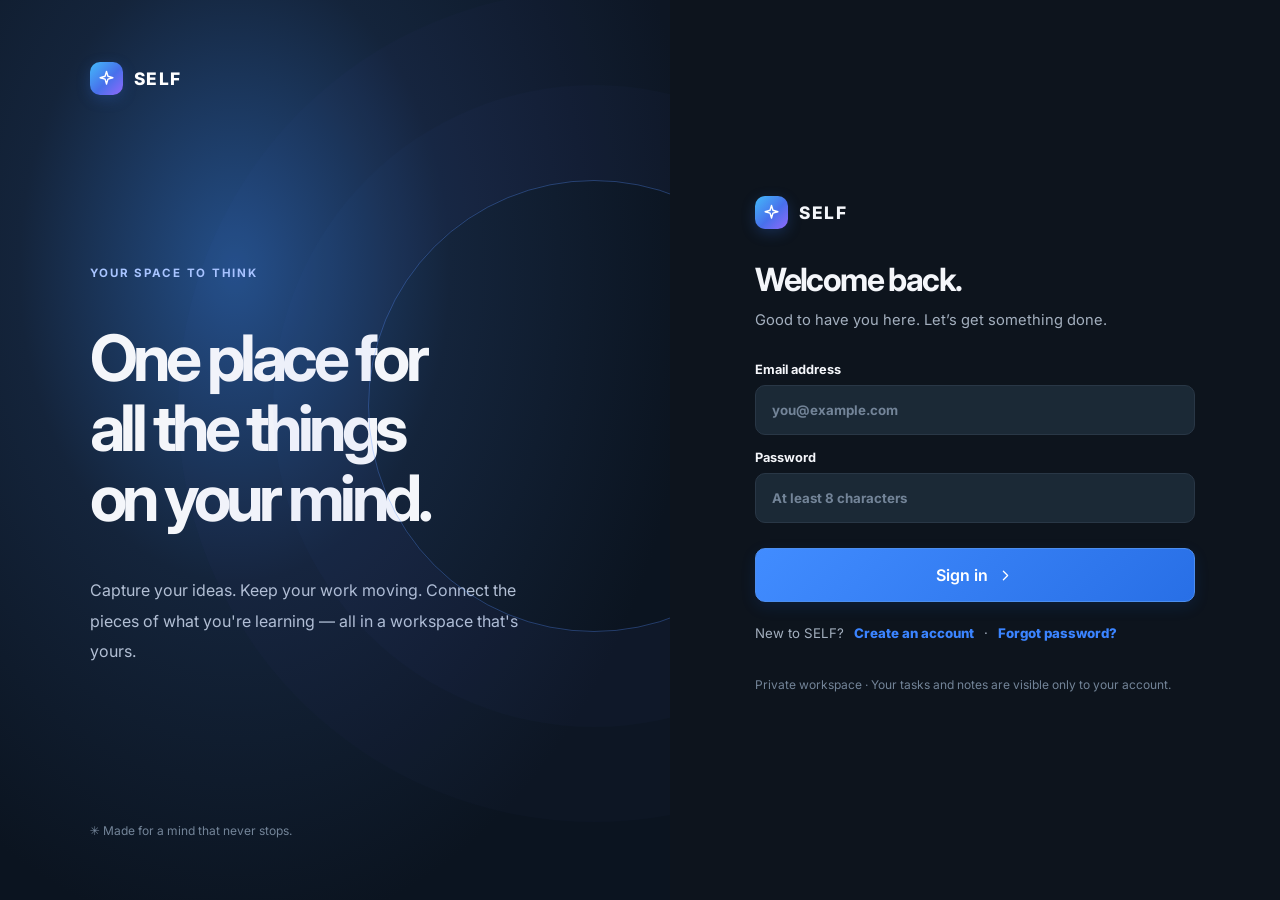
==== commit c83b8956: "feat(account): forgot/reset/change password; Hunt practice questions owner-only - account.js wired i" ====
--- a/index.html
+++ b/index.html
@@ -28,6 +28,9 @@
 </head>
 <body data-theme="dark">
   <div id="app"><div class="boot"><span class="boot-mark">✳</span><span>SELF</span></div></div>
+  <script defer src="./access.js"></script>
+  <script defer src="./account.js"></script>
+  <script defer src="./user-sync.js"></script>
   <script defer src="./rooms.js"></script>
   <script defer src="./motion.js"></script>
   <script defer src="./self-dnd.js"></script>
--- a/outreach.css
+++ b/outreach.css
@@ -78,3 +78,7 @@
  .outreach-cover{margin-left:0}
 }
 @media (prefers-reduced-motion:reduce){.outreach-card,.outreach-lane{transition:none}}
+
+.outreach-menu .danger{color:var(--red,#d9534f)}
+.outreach-check{display:flex;gap:8px;align-items:center;font-size:.86em;margin:10px 0}
+.outreach-snack{position:fixed;left:50%;transform:translateX(-50%);bottom:20px;z-index:45;max-width:min(520px,calc(100vw - 32px));box-shadow:0 12px 30px rgba(0,0,0,.3)}
--- a/tracker.css
+++ b/tracker.css
@@ -61,3 +61,6 @@
  .tracker-f2{grid-template-columns:1fr}
  .tracker-stale{margin-left:0}
 }
+.tracker-bridge{display:grid;gap:8px;padding-top:12px;border-top:1px solid var(--line)}
+.tracker-bridge strong{font-size:.78em;color:var(--muted)}
+.agenda-track{margin-top:8px}
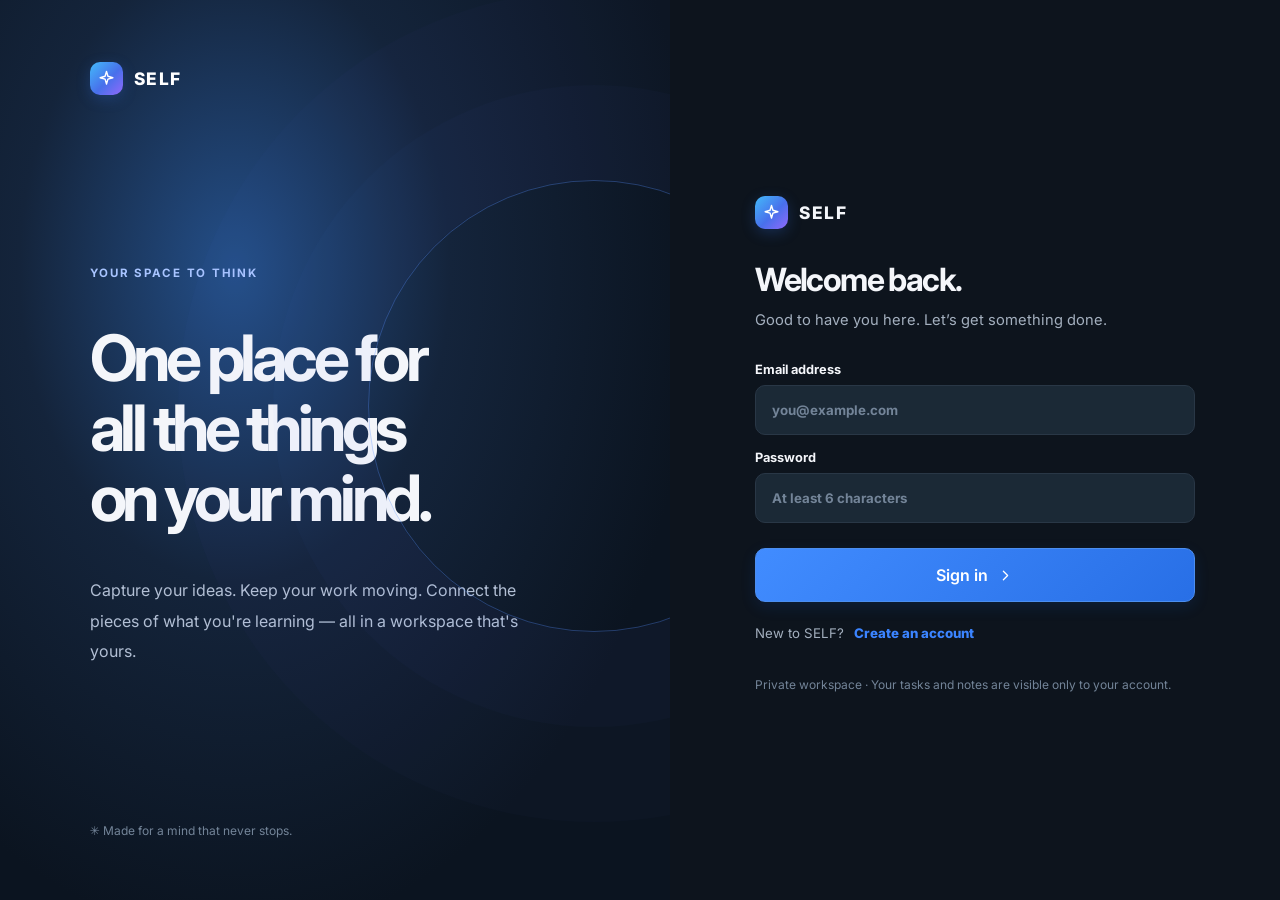
==== commit ec99f882: "Merge pull request #38 from ReyKylo/claude/sweet-gauss-fpfctf feat(multiuser): per-account sync, Stu" ====
--- a/index.html
+++ b/index.html
@@ -29,7 +29,6 @@
 <body data-theme="dark">
   <div id="app"><div class="boot"><span class="boot-mark">✳</span><span>SELF</span></div></div>
   <script defer src="./access.js"></script>
-  <script defer src="./account.js"></script>
   <script defer src="./user-sync.js"></script>
   <script defer src="./rooms.js"></script>
   <script defer src="./motion.js"></script>
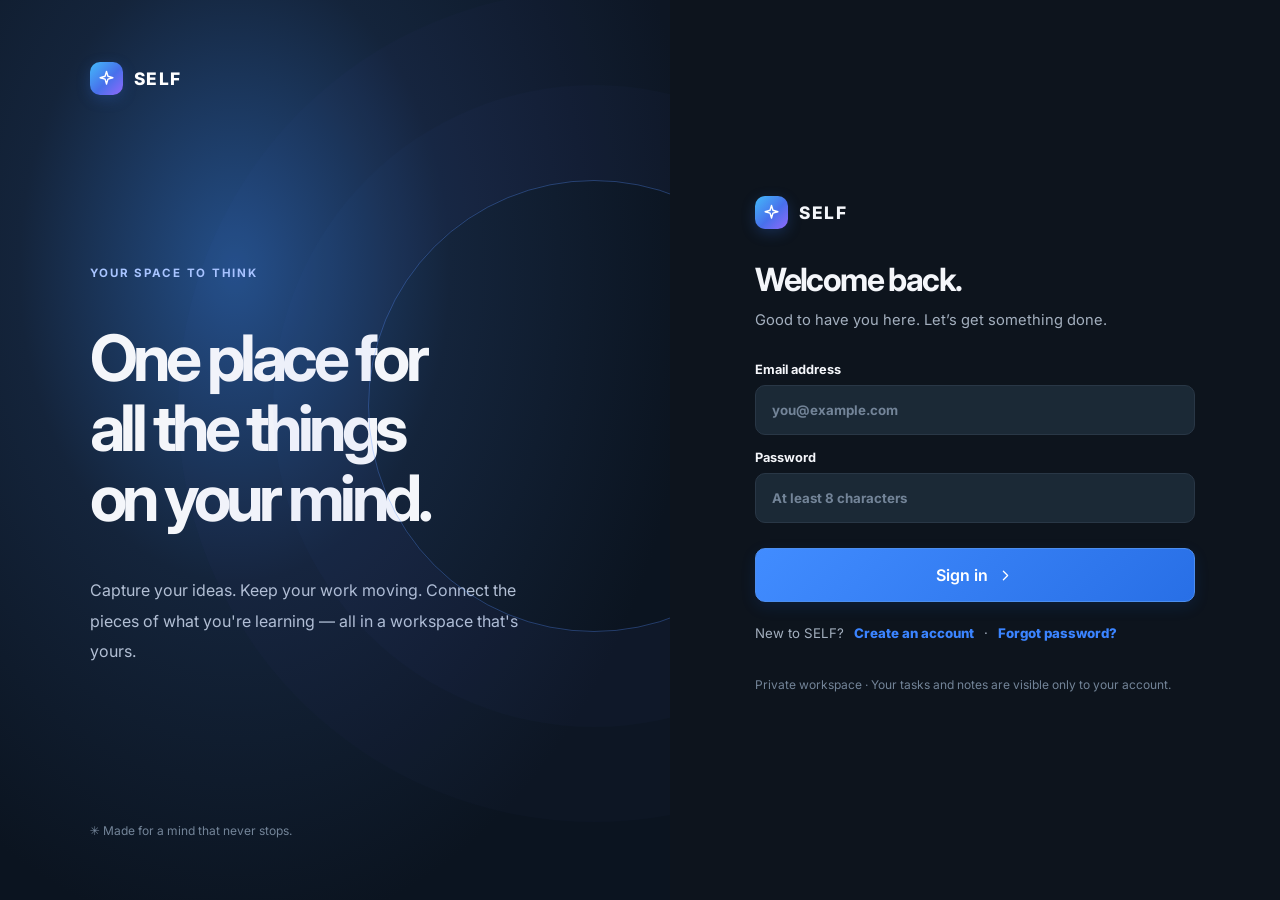
==== commit 12d8ba4c: "Merge pull request #39 from ReyKylo/claude/sweet-gauss-fpfctf feat(account): password reset and gene" ====
--- a/index.html
+++ b/index.html
@@ -29,6 +29,7 @@
 <body data-theme="dark">
   <div id="app"><div class="boot"><span class="boot-mark">✳</span><span>SELF</span></div></div>
   <script defer src="./access.js"></script>
+  <script defer src="./account.js"></script>
   <script defer src="./user-sync.js"></script>
   <script defer src="./rooms.js"></script>
   <script defer src="./motion.js"></script>
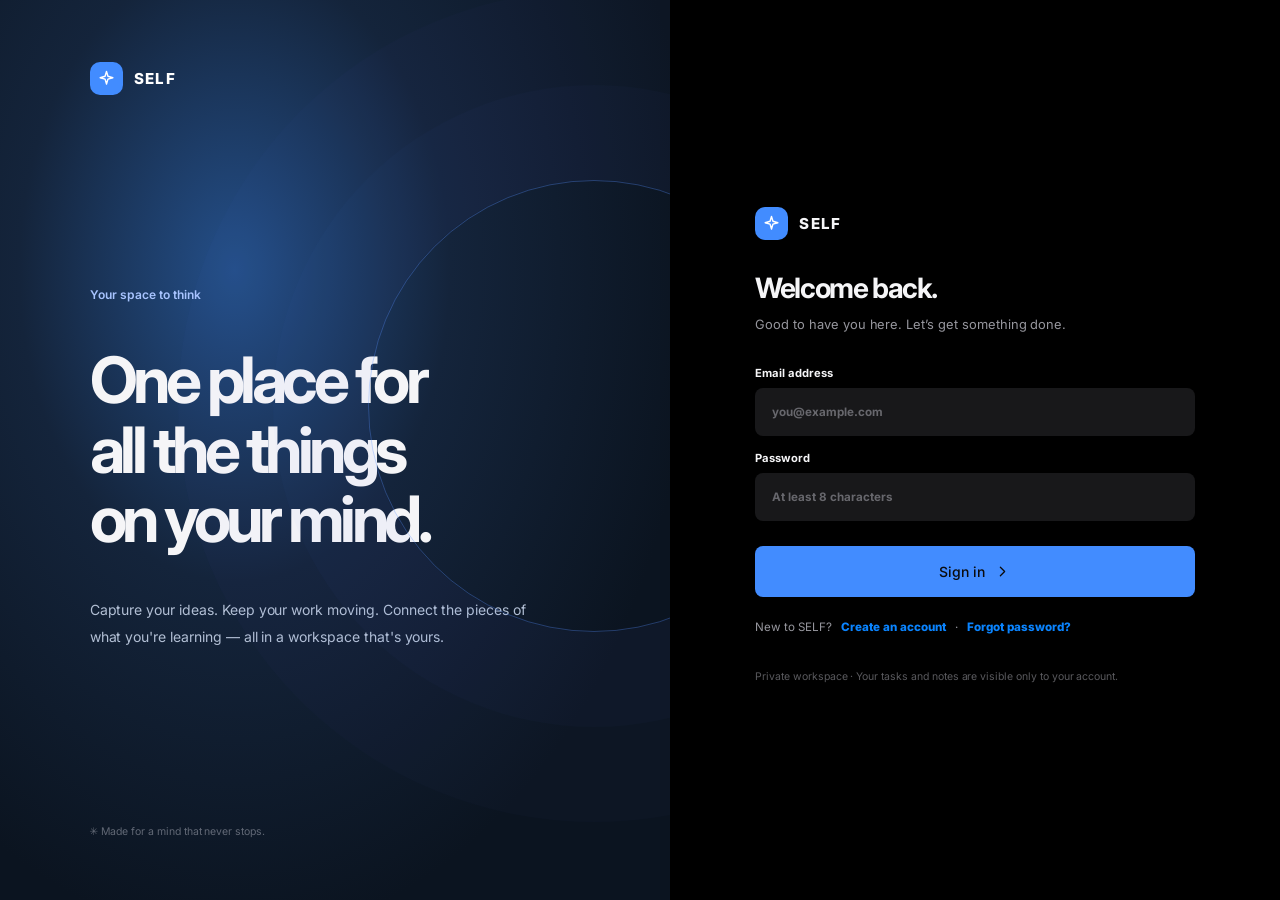
==== commit 1ad537b7: "feat(ui): Apple visual layer for the Rooms shell Adds apple.css, loaded last, which re-skins the exi" ====
--- a/index.html
+++ b/index.html
@@ -17,6 +17,7 @@
   <link rel="stylesheet" href="./career-phase2.css" />
   <link rel="stylesheet" href="./outreach.css" />
   <link rel="stylesheet" href="./tracker.css" />
+  <link rel="stylesheet" href="./calendar.css" />
   <link rel="stylesheet" href="./dossier.css" />
   <link rel="stylesheet" href="./career-lesson-loop.css" />
   <link rel="stylesheet" href="./work-tools.css" />
@@ -25,6 +26,7 @@
   <link rel="stylesheet" href="./career-learning.css" />
   <link rel="stylesheet" href="./rooms.css" />
   <link rel="stylesheet" href="./motion.css" />
+  <link rel="stylesheet" href="./apple.css" />
 </head>
 <body data-theme="dark">
   <div id="app"><div class="boot"><span class="boot-mark">✳</span><span>SELF</span></div></div>
@@ -58,6 +60,7 @@
   <script defer src="./career-learning.js"></script>
   <script defer src="./outreach.js"></script>
   <script defer src="./tracker.js"></script>
+  <script defer src="./calendar.js"></script>
   <script defer src="./dossier.js"></script>
   <script defer src="./data-export.js"></script>
   <script defer src="./work-tools.js"></script>
--- a/calendar.css
+++ b/calendar.css
@@ -0,0 +1,169 @@
+/* SELF Calendar page: a time-grid calendar ported from kargulstudio/calender-app-design.
+   Hairline grid, pastel pills, 64px hours, sticky headers. Colours use the app tokens plus the reference's paired event palettes. */
+.cal{--axis:64px;--hair:var(--line);--surface:var(--card);--ev-blue-bg:#17324a;--ev-blue-fg:#a9d3f6;--ev-cyan-bg:#11393f;--ev-cyan-fg:#93e3f1;--ev-green-bg:#123d31;--ev-green-fg:#8fe0c6;--ev-orange-bg:#43301f;--ev-orange-fg:#f9c497;--ev-pink-bg:#43222f;--ev-pink-fg:#f6b3d0;--ev-purple-bg:#2d2547;--ev-purple-fg:#c9b8f5;
+ position:relative;display:flex;flex-direction:column;height:calc(100vh - 150px);min-height:560px;max-width:none;background:var(--surface);border:1px solid var(--hair);border-radius:14px;overflow:hidden;font-weight:500;letter-spacing:-.01em}
+[data-theme='light'] .cal{--ev-blue-bg:#c5e2f9;--ev-blue-fg:#0e5289;--ev-cyan-bg:#aee9f4;--ev-cyan-fg:#28555d;--ev-green-bg:#bde7db;--ev-green-fg:#005c42;--ev-orange-bg:#fdd8b8;--ev-orange-fg:#774317;--ev-pink-bg:#fdd4e6;--ev-pink-fg:#813455;--ev-purple-bg:#e3daf7;--ev-purple-fg:#594290}
+.cal button,.cal select,.cal input,.cal textarea{font:inherit;letter-spacing:inherit}
+.cal button:focus-visible,.cal a:focus-visible,.cal input:focus-visible,.cal select:focus-visible,.cal textarea:focus-visible,.cal [role="button"]:focus-visible{outline:2px solid var(--blue);outline-offset:-2px}
+
+/* header */
+.cal-head{display:flex;flex-wrap:wrap;align-items:center;gap:10px 14px;justify-content:space-between;padding:12px 16px;border-bottom:1px solid var(--hair);flex:none}
+.cal-title h2{margin:0 0 5px;font-size:16px;line-height:1;font-weight:600;color:var(--text)}
+.cal-title p{margin:0;font-size:13px;line-height:1;color:var(--muted)}
+.cal-tools{display:flex;flex-wrap:wrap;align-items:center;gap:8px}
+.cal-btn{display:inline-flex;align-items:center;justify-content:center;gap:6px;height:30px;padding:0 12px;border:1px solid var(--hair);border-radius:8px;background:var(--card);color:var(--text);font-size:13px;font-weight:500;text-decoration:none;white-space:nowrap;cursor:pointer;transition:background-color .16s,border-color .16s,color .16s}
+.cal-btn:hover{background:var(--hover)}
+.cal-btn.on{background:var(--hover);border-color:var(--faint)}
+.cal-btn.primary{background:var(--blue);border-color:var(--blue);color:#fff}.cal-btn.primary:hover{filter:brightness(1.08)}
+.cal-btn.danger{color:var(--red)}.cal-btn.sm{height:28px;padding:0 10px;font-size:12.5px}
+.cal-btn:disabled{opacity:.6;cursor:default}
+.cal-g-btn.on{color:var(--green);border-color:color-mix(in srgb,var(--green) 55%,var(--hair))}
+.cal-badge{display:inline-grid;place-items:center;min-width:17px;height:17px;padding:0 5px;border-radius:9px;background:var(--red);color:#071018;font-size:11px;font-weight:700}
+.cal-step{display:flex;height:30px;border:1px solid var(--hair);border-radius:8px;overflow:hidden;background:var(--card)}
+.cal-step button{display:grid;place-items:center;width:30px;border:0;background:none;color:var(--text);cursor:pointer}.cal-step button+button{border-left:1px solid var(--hair)}.cal-step button:hover{background:var(--hover)}
+.cal-seg{display:flex;gap:2px;height:30px;padding:1px;border-radius:8px;background:var(--bg);border:1px solid var(--hair)}
+.cal-seg button{padding:0 12px;border:1px solid transparent;border-radius:7px;background:none;color:var(--muted);font-size:13px;cursor:pointer;transition:background-color .16s,color .16s}
+.cal-seg button:hover{color:var(--text)}.cal-seg button.on{background:var(--card);border-color:var(--hair);color:var(--text)}
+
+.cal-msg{margin:8px 16px 0;padding:8px 12px;border-radius:8px;background:color-mix(in srgb,var(--green) 12%,transparent);color:var(--green);font-size:13px;flex:none}
+.cal-msg.err,.cal-err{background:color-mix(in srgb,var(--red) 12%,transparent);color:var(--red)}
+.cal-err{margin:0;padding:8px 12px;border-radius:8px;font-size:13px}
+
+/* layout: grid + optional tasks panel */
+.cal-layout{display:flex;flex:1;min-height:0;position:relative}
+.cal-main{display:flex;flex-direction:column;flex:1;min-width:0;min-height:0}
+.cal-main.scroll{overflow:auto}
+.cal-fill{flex:1}
+
+/* ---------- time grid ---------- */
+.cal-scroll{position:relative;flex:1;min-height:0;overflow:auto;overscroll-behavior-x:contain;scrollbar-width:none}
+.cal-scroll::-webkit-scrollbar{display:none}
+.cal-sheet{position:relative;display:flex;flex-direction:column;min-width:100%;width:max(100%,calc(var(--axis) + 7 * 96px))}
+.cal-sticky{position:sticky;top:0;z-index:40;background:var(--surface)}
+.cal-axis{position:sticky;left:0;z-index:10;flex:none;width:var(--axis);background:var(--surface)}
+.cal-dayheads{display:flex;height:56px;border-bottom:1px solid var(--hair)}
+.cal-dayhead{display:flex;flex:1;min-width:0;align-items:center;gap:8px;padding:0 12px;border:0;border-left:1px solid var(--hair);background:none;color:var(--text);text-align:left;cursor:pointer}
+.cal-dayhead:hover .cal-dnum{background:var(--hover)}
+.cal-dow{font-size:14px;color:var(--faint)}
+.cal-dnum{display:flex;align-items:center;justify-content:center;min-width:24px;height:24px;padding:0 4px;border-radius:8px;font-size:16px;transition:background-color .16s,color .16s}
+.cal-dayhead.today .cal-dnum{color:var(--blue)}
+.cal-dayhead.sel .cal-dnum{background:var(--blue);color:#fff;font-weight:600}
+.cal-allday{display:flex;border-bottom:1px solid var(--hair);overflow:hidden}
+.cal-allday .cal-axis{display:flex;align-items:center;justify-content:flex-end;padding-right:12px}
+.cal-allday .cal-axis span{font-size:12px;color:var(--faint)}
+.cal-adcell{display:flex;flex:1;min-width:0;flex-direction:column;justify-content:center;gap:4px;padding:5px 4px;border-left:1px solid var(--hair);overflow:hidden}
+.cal-gridwrap{position:relative;display:flex;width:100%}
+.cal-hlines{position:absolute;inset:0 0 0 var(--axis);pointer-events:none}
+.cal-hline{position:absolute;left:0;right:0;height:1px;background:var(--hair)}
+.cal-labels{height:100%;user-select:none;z-index:20}
+.cal-labels span{position:absolute;right:12px;font-size:13px;line-height:1;color:var(--muted);white-space:nowrap}
+.cal-body{position:relative;display:flex;flex:1;min-width:0;height:100%;user-select:none}
+.cal-body.grabbing{cursor:grabbing}
+.cal-col{position:relative;flex:1;min-width:0;height:100%;border-left:1px solid var(--hair)}
+.cal-col.drop,.cal-adcell.drop,.cal-dayhead.drop{background:color-mix(in srgb,var(--blue) 12%,transparent);box-shadow:inset 0 0 0 2px var(--blue)}
+.cal-block{position:absolute;overflow:hidden;border-radius:8px;font-weight:500;cursor:grab;transition:box-shadow .15s,filter .15s,opacity .15s;touch-action:pan-y}
+.cal-block:hover{filter:brightness(.97)}[data-theme='dark'] .cal-block:hover{filter:brightness(1.12)}
+.cal-block.dragging{z-index:30!important;opacity:.95;box-shadow:0 8px 24px -6px rgba(0,0,0,.4)}
+.cal-block[data-locked]{cursor:pointer}
+.cal-block.is-done .cal-bt{text-decoration:line-through;opacity:.7}
+.cal-b1{display:flex;align-items:center;height:100%;padding:0 8px}
+.cal-b2{display:flex;flex-direction:column;gap:2px;height:100%;padding:8px}
+.cal-bt{margin:0;font-size:14px;line-height:1.15;font-weight:600;overflow:hidden;text-overflow:ellipsis;white-space:nowrap;min-width:0}
+.cal-bt.two{white-space:normal;display:-webkit-box;-webkit-line-clamp:2;-webkit-box-orient:vertical}
+.cal-bs{margin:0;font-size:12px;line-height:1.15;opacity:.82;overflow:hidden;text-overflow:ellipsis;white-space:nowrap}
+.cal-resize{position:absolute;left:0;right:0;bottom:0;height:7px;cursor:ns-resize}
+.cal-gblock{background:var(--card2);color:var(--muted);border:1px dashed var(--hair);text-decoration:none;cursor:pointer}
+.cal-ghost{position:absolute;left:2px;right:3px;z-index:20;padding:8px;border:1px dashed color-mix(in srgb,var(--blue) 70%,transparent);border-radius:8px;background:color-mix(in srgb,var(--blue) 14%,transparent);color:var(--blue);font-size:12px;pointer-events:none;overflow:hidden}
+.cal-now{position:absolute;left:0;right:0;z-index:15;display:flex;align-items:center;pointer-events:none}
+.cal-now span{width:8px;height:8px;margin-left:-4px;border-radius:50%;background:var(--blue)}
+.cal-now i{flex:1;height:1.5px;background:var(--blue)}
+
+/* ---------- pills (deadlines, events, Google) ---------- */
+.cal-pill{display:flex;align-items:center;gap:6px;width:100%;min-width:0;height:28px;flex:none;padding:0 8px;border:0;border-radius:8px;font-size:13px;font-weight:500;line-height:1;text-align:left;text-decoration:none;cursor:pointer;overflow:hidden;transition:filter .15s}
+.cal-pill:hover{filter:brightness(.97)}[data-theme='dark'] .cal-pill:hover{filter:brightness(1.12)}
+.cal-pill.dragging{opacity:.4}
+.cal-pill-t{flex:1;min-width:0;overflow:hidden;text-overflow:ellipsis;white-space:nowrap}
+.cal-flag{flex:none;font-size:11px;opacity:.85}.cal-rep{flex:none;font-weight:700}
+.cal-g{flex:none;padding:1px 4px;border-radius:4px;background:var(--ev-green-fg);color:var(--ev-green-bg);font-size:9px;font-weight:800}
+.cal-rel{flex:none;font-size:11px;opacity:.8}
+.cal-task.is-done .cal-pill-t,.cal-pill.is-done .cal-pill-t{text-decoration:line-through;opacity:.7}
+.cal-gpill{background:var(--card2);color:var(--muted);border:1px dashed var(--hair)}
+
+/* ---------- month ---------- */
+.cal-month{display:flex;flex-direction:column;flex:1;min-height:0}
+.cal-mhead{display:grid;grid-template-columns:repeat(7,minmax(0,1fr));height:40px;flex:none;border-bottom:1px solid var(--hair)}
+.cal-mhead div{display:flex;align-items:center;padding:0 12px;font-size:14px;color:var(--faint)}.cal-mhead div+div{border-left:1px solid var(--hair)}
+.cal-mgrid{display:grid;grid-template-columns:repeat(7,minmax(0,1fr));flex:1;min-height:0}
+.cal-mcell{display:flex;flex-direction:column;gap:4px;min-height:0;padding:6px;border-bottom:1px solid var(--hair);overflow:hidden;cursor:default}
+.cal-mcell.bl{border-left:1px solid var(--hair)}.cal-mcell.out{background:color-mix(in srgb,var(--bg) 60%,transparent)}.cal-mcell.out .cal-pill{opacity:.6}
+.cal-mcell .cal-pill{height:22px;border-radius:6px;font-size:12px;padding:0 6px}
+.cal-mnum{align-self:flex-start;display:flex;align-items:center;justify-content:center;min-width:24px;height:24px;flex:none;padding:0 4px;border:0;border-radius:8px;background:none;color:var(--text);font-size:14px;cursor:pointer;transition:background-color .16s}
+.cal-mnum:hover{background:var(--hover)}.cal-mcell.out .cal-mnum{color:var(--faint)}
+.cal-mnum.today{color:var(--blue)}.cal-mnum.sel{background:var(--blue);color:#fff;font-weight:600}
+.cal-dots{display:none;gap:2px}.cal-dot{width:6px;height:6px;border-radius:50%;background:var(--blue)}
+.cal-more{align-self:flex-start;padding:2px 6px;border:0;border-radius:6px;background:none;color:var(--muted);font-size:12px;cursor:pointer}.cal-more:hover{background:var(--hover);color:var(--text)}
+.cal-mcell.drop{background:color-mix(in srgb,var(--blue) 12%,transparent);box-shadow:inset 0 0 0 2px var(--blue)}
+
+/* ---------- agenda ---------- */
+.cal-agenda{display:flex;flex-direction:column;gap:22px;padding:18px 20px;overflow:auto}
+.cal-agroup h3{margin:0 0 8px;font-size:12px;text-transform:uppercase;letter-spacing:.06em;color:var(--muted)}.cal-agroup h3 span{color:var(--faint)}
+.cal-agroup.g-overdue h3{color:var(--red)}.cal-agroup.g-today h3{color:var(--yellow)}
+.cal-arow{display:flex;align-items:center;gap:14px;padding:10px 0;border-bottom:1px solid var(--hair)}
+.cal-adate{flex:none;min-width:62px;padding:6px 8px;border-radius:8px;text-align:center;font-size:12.5px;font-weight:600}
+.cal-amain{flex:1;min-width:0;display:flex;flex-direction:column;gap:3px;cursor:pointer}.cal-amain strong{font-size:14px;overflow:hidden;text-overflow:ellipsis;white-space:nowrap}.cal-amain strong.done{text-decoration:line-through;color:var(--muted)}.cal-amain small{color:var(--muted);font-size:12px}
+.cal-arel{flex:none;color:var(--muted);font-size:12.5px}.cal-arel.overdue{color:var(--red)}.cal-arel.today{color:var(--yellow)}
+.cal-link{color:var(--blue);font-size:12.5px;font-weight:600;text-decoration:none}.cal-link:hover{text-decoration:underline}
+.cal-synced{display:inline-flex;gap:4px;align-items:center;color:var(--green);font-size:12px;font-weight:600}
+.cal-empty{display:flex;flex-direction:column;align-items:center;gap:6px;padding:56px 16px;color:var(--muted);text-align:center}.cal-empty strong{color:var(--text)}
+
+/* ---------- tasks side panel ---------- */
+.cal-side{flex:none;width:280px;padding:14px;border-left:1px solid var(--hair);overflow:auto}
+.cal-sidehead{display:flex;align-items:center;justify-content:space-between;margin-bottom:10px}.cal-sidehead h3{margin:0;font-size:14px}
+.cal-check{display:inline-flex;align-items:center;gap:6px;color:var(--muted);font-size:12.5px;cursor:pointer}
+.cal-stats{display:flex;gap:12px;margin-bottom:8px;color:var(--muted);font-size:12.5px}.cal-stats b{color:var(--text);font-size:15px}.cal-stats .red b{color:var(--red)}
+.cal-hint{margin:0 0 10px;color:var(--faint);font-size:12px;line-height:1.4}
+.cal-sgroup{margin-top:14px}.cal-sgroup h4{margin:0 0 6px;font-size:11.5px;text-transform:uppercase;letter-spacing:.06em;color:var(--muted)}.cal-sgroup h4 span{color:var(--faint)}
+.cal-sgroup.overdue h4{color:var(--red)}.cal-sgroup.today h4{color:var(--yellow)}
+.cal-titem{display:flex;align-items:center;gap:8px;padding:7px 8px;border-radius:8px;cursor:grab;transition:background-color .15s}.cal-titem:hover{background:var(--hover)}.cal-titem.dragging{opacity:.4}
+.cal-tdot{flex:none;width:8px;height:8px;border-radius:50%}.cal-tt{flex:1;min-width:0;overflow:hidden;text-overflow:ellipsis;white-space:nowrap;font-size:13px}.cal-titem small{flex:none;color:var(--faint);font-size:11.5px}
+
+/* ---------- popover ---------- */
+.cal-pop{position:fixed;z-index:200;background:var(--card);border:1px solid var(--hair);border-radius:12px;box-shadow:0 18px 48px rgba(0,0,0,.35);overflow:hidden}
+.cal-pbody{display:flex;gap:12px;padding:16px}
+.cal-psw{flex:none;width:12px;height:12px;margin-top:3px;border-radius:4px}
+.cal-pinfo{display:grid;gap:8px;min-width:0}.cal-pinfo h3{margin:0;font-size:16px;line-height:1.25;word-break:break-word}.cal-pinfo p{margin:0;color:var(--muted);font-size:13px}.cal-pinfo p.note{color:var(--text);line-height:1.4}.cal-pinfo p.ok{color:var(--green)}
+.cal-pfoot{display:flex;flex-wrap:wrap;align-items:center;gap:6px;padding:8px;border-top:1px solid var(--hair);background:var(--bg)}
+
+/* ---------- dialog ---------- */
+.cal-overlay{position:fixed;inset:0;z-index:300;display:grid;place-items:center;padding:16px;background:rgba(5,10,16,.55)}
+.cal-dialog{display:flex;flex-direction:column;gap:14px;width:min(440px,100%);max-height:calc(100vh - 32px);overflow:auto;padding:20px;border:1px solid var(--hair);border-radius:16px;background:var(--card);box-shadow:var(--shadow)}
+.cal-dialog h3{margin:0;font-size:16px}
+.cal-f{display:flex;flex-direction:column;gap:6px;color:var(--muted);font-size:12.5px}
+.cal-in{width:100%;min-height:34px;padding:7px 10px;border:1px solid var(--hair);border-radius:8px;background:var(--bg);color:var(--text);font-size:14px}.cal-in::placeholder{color:var(--faint)}textarea.cal-in{resize:vertical}
+.cal-row2{display:grid;grid-template-columns:1fr 1fr;gap:10px;align-items:end}
+.cal-switch{flex-direction:row;align-items:center;justify-content:space-between;min-height:34px;padding:0 4px}.cal-switch input{width:18px;height:18px}
+.cal-colors{display:flex;gap:8px}.cal-sw{width:24px;height:24px;border:2px solid transparent;border-radius:50%;cursor:pointer}.cal-sw.on{border-color:var(--text);box-shadow:0 0 0 2px var(--card) inset}
+.cal-days{display:flex;flex-wrap:wrap;gap:6px}.cal-daybtn{min-width:42px;height:30px;padding:0 8px;border:1px solid var(--hair);border-radius:8px;background:var(--bg);color:var(--muted);font-size:12.5px;cursor:pointer}.cal-daybtn.on{background:var(--blue);border-color:var(--blue);color:#fff}
+.cal-dfoot{display:flex;align-items:center;gap:8px;margin-top:4px}
+
+/* ---------- Google panel ---------- */
+.cal-gpanel{display:grid;grid-template-columns:1.4fr 1fr;gap:20px;padding:16px;border-bottom:1px solid var(--hair);background:var(--bg);flex:none;max-height:46vh;overflow:auto}
+.cal-gpanel h3{margin:0 0 6px;font-size:14px}.cal-gpanel p{margin:0 0 10px;color:var(--muted);font-size:13px;line-height:1.5}.cal-gpanel p.ok{color:var(--green)}
+.cal-row{display:flex;flex-wrap:wrap;gap:8px;margin-bottom:10px}
+.cal-help{font-size:12.5px;color:var(--muted)}.cal-help summary{cursor:pointer;color:var(--blue);font-weight:600}.cal-help ol{padding-left:18px;line-height:1.6}.cal-help code{background:var(--card);padding:1px 5px;border-radius:5px;word-break:break-all}
+
+/* ---------- smaller screens ---------- */
+@media (max-width:1180px){.cal-side{position:absolute;right:0;top:0;bottom:0;z-index:50;background:var(--card);box-shadow:-18px 0 40px rgba(0,0,0,.3)}}
+@media (max-width:900px){.cal-gpanel{grid-template-columns:1fr}.cal{height:calc(100vh - 190px)}}
+@media (max-width:700px){
+ .cal{--axis:44px;border-radius:12px}
+ .cal-head{padding:10px 12px}.cal-tools{width:100%}.cal-seg{flex:1}.cal-seg button{flex:1;padding:0 6px}
+ .cal-dayhead{flex-direction:column;justify-content:center;gap:4px;padding:0}.cal-dow{font-size:11px}
+ .cal-pill{height:24px;padding:0 4px;font-size:11px}.cal-labels span{right:6px;font-size:11px}.cal-allday .cal-axis{padding-right:6px}
+ .cal-mhead div{justify-content:center;padding:0;font-size:11px}
+ .cal-mcell{align-items:center;padding:4px 2px;gap:3px}.cal-mcell .cal-pill{display:none}.cal-dots{display:flex}.cal-more{display:none}
+ .cal-mnum{align-self:center}
+ .cal-arow{flex-wrap:wrap;gap:8px}
+ .cal-row2{grid-template-columns:1fr}
+}
+@media (prefers-reduced-motion:reduce){.cal *{transition:none!important}}
--- a/rooms.css
+++ b/rooms.css
@@ -2,14 +2,14 @@
    Layout: a door rail on the left (bottom bar on phones). Each room tints the shell with an existing SELF accent. */
 @property --tint{syntax:'<color>';inherits:true;initial-value:#428cff}
 :root{
- --room-today:#428cff;--room-work:#3fc5d2;--room-hunt:#3dce9e;--room-study:#ad92fa;--room-studio:#f0b862;
+ --room-today:#428cff;--room-work:#3fc5d2;--room-hunt:#3dce9e;--room-study:#ad92fa;--room-studio:#f0b862;--room-calendar:#f06f9b;
  --font-display:'Bricolage Grotesque','DM Sans',system-ui,sans-serif;
  --d-instant:90ms;--d-quick:140ms;--d-base:220ms;--d-slow:360ms;--d-room:420ms;
  --ease-out:cubic-bezier(.2,.8,.2,1);--ease-spring:cubic-bezier(.34,1.56,.64,1);
  --e-1:0 1px 2px #0003,0 4px 14px #0002;--e-2:0 6px 18px #0004,0 18px 48px #0003;--e-lift:0 18px 40px #0006;
 }
 body[data-theme='light']{
- --room-today:#2369e0;--room-work:#0f8e9b;--room-hunt:#16855f;--room-study:#7552c8;--room-studio:#a8650c;
+ --room-today:#2369e0;--room-work:#0f8e9b;--room-hunt:#16855f;--room-study:#7552c8;--room-studio:#a8650c;--room-calendar:#c0306a;
  --e-1:0 1px 2px #1a2b4514,0 4px 14px #1a2b4510;--e-2:0 6px 18px #1a2b451c,0 18px 48px #1a2b4514;--e-lift:0 18px 40px #1a2b4530;
 }
 .shell[data-shell="rooms"]{--tint:var(--room-today);--tint-soft:color-mix(in srgb,var(--tint) 16%,transparent);--tint-line:color-mix(in srgb,var(--tint) 50%,transparent);transition:--tint var(--d-room) var(--ease-out)}
@@ -18,6 +18,7 @@
 .shell[data-room="hunt"]{--tint:var(--room-hunt)}
 .shell[data-room="study"]{--tint:var(--room-study)}
 .shell[data-room="studio"]{--tint:var(--room-studio)}
+.shell[data-room="calendar"]{--tint:var(--room-calendar)}
 
 /* ---------- Door rail ---------- */
 .shell[data-shell="rooms"] .sidebar{width:104px;min-width:104px;padding:22px 10px 16px}
--- a/apple.css
+++ b/apple.css
@@ -0,0 +1,136 @@
+/* SELF Apple layer. Loaded last; re-skins the existing Rooms shell to Apple HIG conventions
+   (docs/design/APPLE_REBUILD.md). Tokens only change values, never meaning, so every room inherits it.
+   Room tints stay the SELF accents from rooms.css; one tint is visible at a time. */
+
+/* ---------- Tokens: neutral system surfaces, one tint, semantic states ---------- */
+:root{
+ font-family:-apple-system,BlinkMacSystemFont,'SF Pro Text','Inter','Segoe UI',Roboto,system-ui,sans-serif;
+ --font-display:-apple-system,BlinkMacSystemFont,'SF Pro Display','Inter','Segoe UI',Roboto,system-ui,sans-serif;
+ --bg:#000;--side:rgba(28,28,30,.72);--card:#1c1c1e;--card2:#2c2c2e;--hover:rgba(120,120,128,.2);--line:rgba(84,84,88,.48);
+ --text:#f5f5f7;--muted:rgba(235,235,245,.64);--faint:rgba(235,235,245,.38);
+ --blue:#0a84ff;--blueSoft:rgba(10,132,255,.18);--green:#30d158;--red:#ff453a;--yellow:#ff9f0a;--purple:#bf5af2;
+ --shadow:0 12px 32px rgba(0,0,0,.5);
+ --a-fill:rgba(120,120,128,.2);--a-fill2:rgba(120,120,128,.32);--a-material:rgba(30,30,32,.72);--a-material-strong:rgba(44,44,46,.92);
+ --a-shadow-1:0 0 0 .5px rgba(255,255,255,.08);--a-shadow-2:0 10px 30px rgba(0,0,0,.45),0 0 0 .5px rgba(255,255,255,.1);
+ --a-on-tint:#0b0b0c;--a-r-sm:6px;--a-r-md:10px;--a-r-lg:12px;--a-r-xl:18px;--a-control:30px;
+ --e-1:var(--a-shadow-1);--e-2:var(--a-shadow-2);
+}
+body[data-theme='light']{
+ --bg:#f5f5f7;--side:rgba(246,246,248,.74);--card:#fff;--card2:#f2f2f7;--hover:rgba(120,120,128,.12);--line:rgba(60,60,67,.16);
+ --text:#1d1d1f;--muted:rgba(60,60,67,.66);--faint:rgba(60,60,67,.42);
+ --blue:#007aff;--blueSoft:rgba(0,122,255,.12);--green:#248a3d;--red:#d70015;--yellow:#b25000;--purple:#8944ab;
+ --shadow:0 12px 32px rgba(0,0,0,.08);
+ --a-fill:rgba(120,120,128,.12);--a-fill2:rgba(120,120,128,.2);--a-material:rgba(246,246,248,.76);--a-material-strong:rgba(255,255,255,.92);
+ --a-shadow-1:0 1px 2px rgba(0,0,0,.05),0 0 0 .5px rgba(0,0,0,.07);--a-shadow-2:0 10px 30px rgba(0,0,0,.1),0 0 0 .5px rgba(0,0,0,.08);
+ --a-on-tint:#fff;
+}
+/* Room tints that pass contrast as button fills in dark mode get dark text (see --a-on-tint). */
+body{font-size:calc(14px * var(--scale));letter-spacing:-.003em;-webkit-font-smoothing:antialiased}
+@media (max-width:734px){body{font-size:calc(16px * var(--scale))}}
+::selection{background:color-mix(in srgb,var(--tint,var(--blue)) 30%,transparent)}
+::-webkit-scrollbar{width:8px;height:8px}::-webkit-scrollbar-thumb{background:var(--a-fill2);border-radius:8px}
+:focus-visible{outline:3px solid color-mix(in srgb,var(--tint,var(--blue)) 55%,transparent);outline-offset:1px}
+h1,h2,h3,.hero h1{font-family:var(--font-display)}
+
+/* ---------- Floating glass sidebar: labeled rows on desktop, icon column on tablets ---------- */
+@media (min-width:601px){
+.shell[data-shell="rooms"] .sidebar{top:8px;left:8px;bottom:8px;width:220px;min-width:220px;padding:14px 10px 12px;border:0;border-radius:var(--a-r-xl);
+ background:var(--side);-webkit-backdrop-filter:saturate(180%) blur(24px);backdrop-filter:saturate(180%) blur(24px);box-shadow:var(--a-shadow-2)}
+@supports not (backdrop-filter:blur(1px)){.shell[data-shell="rooms"] .sidebar{background:var(--card)}}
+.shell[data-shell="rooms"] .main{margin-left:236px;width:calc(100% - 236px)}
+.rooms-rail .brand{flex-direction:row;justify-content:flex-start;gap:10px;padding:2px 6px 16px;letter-spacing:0;font-weight:700;font-size:1em}
+.rooms-rail .brand-text{display:inline}
+.rooms-rail .brand-square{width:26px;height:26px;border-radius:7px;box-shadow:none;background:var(--tint,var(--blue))}
+.rooms-rail .brand-square svg{width:15px;height:15px}
+.rooms-rail .brand .sidebar-toggle{margin:0 0 0 auto}
+.rooms-rail .nav-items{gap:1px}
+.rooms-rail .door{flex-direction:row;justify-content:flex-start;gap:10px;min-height:32px;padding:0 10px;border-radius:8px;color:var(--text)}
+.rooms-rail .door svg{width:17px;height:17px;color:var(--muted)}
+.rooms-rail .door span{font-size:1em;font-weight:500;letter-spacing:-.005em}
+.rooms-rail .door small{margin-left:auto;font:500 .79em/1 var(--font-display);color:var(--muted);font-variant-numeric:tabular-nums;min-height:0}
+@media(hover:hover){.rooms-rail .door:hover{background:var(--hover)}.rooms-rail .door:hover svg{transform:none}}
+.rooms-rail .door[aria-current="page"]{color:var(--text)}
+.rooms-rail .door[aria-current="page"] span{font-weight:600}
+.rooms-rail .door[aria-current="page"] svg{color:var(--tint)}
+.rooms-rail .rail-ind{border-radius:8px;background:color-mix(in srgb,var(--tint) 16%,transparent)}
+.rooms-rail .rail-ind::before{display:none}
+.rooms-rail .sidebar-foot{border-top:.5px solid var(--line);padding:8px 0 0}
+.rooms-rail .sidebar-foot .nav-btn{flex-direction:row;justify-content:flex-start;gap:10px;padding:0 10px;min-height:32px;border-radius:8px;color:var(--text);font-weight:500}
+.rooms-rail .sidebar-foot .nav-btn span{font-size:1em}
+.rooms-rail .sidebar-foot .nav-btn svg{width:17px;height:17px;color:var(--muted)}
+.rooms-rail .sidebar-foot .nav-btn:hover{transform:none;background:var(--hover)}
+.rooms-rail .profile{justify-content:flex-start;padding:8px 10px 2px}
+.rooms-rail .profile-text{display:block}
+.rooms-rail .avatar{width:26px;height:26px;font-size:.8em;background:var(--a-fill2);color:var(--muted)}
+/* Collapsed and canvas modes keep an icon column */
+.shell[data-shell="rooms"].self-sidebar-collapsed .sidebar,body:has(.c3-shell) .shell[data-shell="rooms"] .sidebar{width:60px;min-width:60px;padding:12px 8px}
+.shell[data-shell="rooms"].self-sidebar-collapsed .main,body:has(.c3-shell) .shell[data-shell="rooms"] .main{margin-left:76px;width:calc(100% - 76px)}
+.self-sidebar-collapsed .rooms-rail .door,body:has(.c3-shell) .rooms-rail .door{justify-content:center;padding:0;min-height:36px}
+.self-sidebar-collapsed .rooms-rail .brand-text,body:has(.c3-shell) .rooms-rail .brand-text,.self-sidebar-collapsed .rooms-rail .profile-text,body:has(.c3-shell) .rooms-rail .profile-text{display:none}
+.self-sidebar-collapsed .rooms-rail .brand,body:has(.c3-shell) .rooms-rail .brand{flex-direction:column;justify-content:center;padding:2px 0 12px}
+.self-sidebar-collapsed .rooms-rail .brand .sidebar-toggle,body:has(.c3-shell) .rooms-rail .brand .sidebar-toggle{margin:0}
+.self-sidebar-collapsed .rooms-rail .sidebar-foot .nav-btn,body:has(.c3-shell) .rooms-rail .sidebar-foot .nav-btn{justify-content:center;padding:0}
+.self-sidebar-collapsed .rooms-rail .sidebar-foot .nav-btn span,body:has(.c3-shell) .rooms-rail .sidebar-foot .nav-btn span{display:none}
+.self-sidebar-collapsed .rooms-rail .profile,body:has(.c3-shell) .rooms-rail .profile{justify-content:center;padding:8px 0 2px}
+}
+@media (min-width:601px) and (max-width:960px){
+ .shell[data-shell="rooms"] .sidebar{width:60px;min-width:60px;padding:12px 8px}
+ .shell[data-shell="rooms"] .main,.shell[data-shell="rooms"].self-sidebar-collapsed .main{margin-left:76px;width:calc(100% - 76px)}
+ .rooms-rail .door,.rooms-rail .sidebar-foot .nav-btn{justify-content:center;padding:0;min-height:36px}
+ .rooms-rail .door span,.rooms-rail .door small,.rooms-rail .brand-text,.rooms-rail .profile-text,.rooms-rail .sidebar-foot .nav-btn span{display:none}
+ .rooms-rail .brand{flex-direction:column;justify-content:center;padding:2px 0 12px}
+ .rooms-rail .brand .sidebar-toggle{margin:0}
+ .rooms-rail .profile{justify-content:center;padding:8px 0 2px}
+}
+
+/* ---------- Main: no aurora wash, glass toolbar, large title ---------- */
+.shell[data-shell="rooms"] .main::before{display:none}
+.topbar{padding:10px clamp(20px,2.6vw,40px);background:color-mix(in srgb,var(--bg) 78%,transparent);-webkit-backdrop-filter:saturate(180%) blur(20px);backdrop-filter:saturate(180%) blur(20px);border-bottom:.5px solid var(--line);min-height:52px}
+.crumb{font-weight:500}
+.shell[data-shell="rooms"] .hero h1,.hero h1{font-family:var(--font-display);font-weight:700;font-size:1.86em;letter-spacing:-.022em;line-height:1.15}
+.hero{margin-bottom:22px}
+.eyebrow{letter-spacing:0!important;text-transform:none!important;font-weight:600;font-size:.86em!important}
+.shell[data-shell="rooms"] .hero .eyebrow{color:var(--tint)}
+
+/* ---------- Controls: flat, 30px, tinted primary ---------- */
+.primary-btn,.ghost-btn,.soft-btn,.icon-btn{border-radius:8px;box-shadow:none;font-weight:500;transition:filter .15s,transform .15s,background .15s}
+.primary-btn,.shell[data-shell="rooms"] .primary-btn{background:var(--tint,var(--blue));border-color:transparent;color:var(--a-on-tint);padding:6px 13px;min-height:var(--a-control)}
+.primary-btn:hover{filter:brightness(1.07)}
+.ghost-btn,.soft-btn{background:var(--a-fill);border-color:transparent;color:var(--text);padding:6px 12px;min-height:var(--a-control)}
+.ghost-btn:hover,.soft-btn:hover{background:var(--a-fill2)}
+.icon-btn{width:32px;height:32px;background:transparent;border-color:transparent;color:var(--muted)}
+.icon-btn:hover{background:var(--hover);color:var(--text)}
+.primary-btn:active,.ghost-btn:active,.soft-btn:active,.icon-btn:active{transform:scale(.97)}
+.card{border-radius:var(--a-r-lg);border:0;box-shadow:var(--a-shadow-1)}
+.field,.select,.capture-input,input.field,textarea.field,select.select{border-radius:8px;background:var(--a-fill);border-color:transparent}
+.field:focus,.select:focus,.capture-input:focus{box-shadow:0 0 0 3px color-mix(in srgb,var(--tint,var(--blue)) 30%,transparent);border-color:transparent;outline:none}
+
+/* ---------- Sub-navigation as a segmented control ---------- */
+.rooms-subnav{display:inline-flex;gap:2px;padding:2px;border-radius:9px;background:var(--a-fill);margin:0 0 20px;flex-wrap:nowrap;overflow-x:auto;max-width:100%}
+.rooms-subnav button{border:0;min-height:26px;padding:0 13px;border-radius:7px;font-weight:500;font-size:.93em;color:var(--text);background:transparent;white-space:nowrap}
+.rooms-subnav button:hover{background:var(--hover)}
+.rooms-subnav button[aria-current="page"]{background:var(--a-material-strong);border:0;font-weight:600;box-shadow:0 1px 3px rgba(0,0,0,.14),0 0 0 .5px rgba(0,0,0,.04)}
+body:not([data-theme='light']) .rooms-subnav button[aria-current="page"]{background:#636366}
+
+/* ---------- Phone: floating glass tab bar ---------- */
+@media (max-width:600px){
+ .rooms-bar{border-top:.5px solid var(--line)!important;background:var(--side)!important;-webkit-backdrop-filter:saturate(180%) blur(24px);backdrop-filter:saturate(180%) blur(24px)}
+ .rooms-bar .rail-ind{height:3px;background:var(--tint)}
+ .rooms-bar .door span{font-weight:500;font-size:.68em}
+ .rooms-bar .door small{display:none}
+ .rooms-bar .door[aria-current="page"]{color:var(--tint)}
+}
+@media (prefers-reduced-motion:reduce){*{scroll-behavior:auto}}
+
+/* ---------- Module controls follow the same system ---------- */
+.career-pills{display:inline-flex;gap:2px;padding:2px;border-radius:9px;background:var(--a-fill);margin:0 0 20px;max-width:100%;overflow-x:auto;flex-wrap:nowrap}
+.career-pill{border:0;min-height:26px;padding:0 13px;border-radius:7px;font-weight:500;font-size:.93em;color:var(--text);background:transparent;white-space:nowrap;flex:none}
+.career-pill:hover{background:var(--hover)}
+.career-pill.active{background:var(--a-material-strong);color:var(--text);font-weight:600;box-shadow:0 1px 3px rgba(0,0,0,.14),0 0 0 .5px rgba(0,0,0,.04)}
+body:not([data-theme='light']) .career-pill.active{background:#636366}
+.career-eyebrow,.c3-eyebrow{letter-spacing:.02em;font-weight:600;font-size:.8em;color:var(--tint,var(--blue))}
+.c3-primary,.wb-primary{background:var(--tint,var(--blue));border-color:transparent;color:var(--a-on-tint);border-radius:8px;padding:6px 13px;min-height:var(--a-control);font-weight:500;box-shadow:none}
+.c3-primary:hover,.wb-primary:hover{filter:brightness(1.07)}
+.c3-tool.active{background:color-mix(in srgb,var(--tint,var(--blue)) 18%,transparent);color:var(--tint,var(--blue));box-shadow:none}
+.mini-thumb{background:var(--a-fill2);color:var(--muted)}
+.brand-square{background:var(--tint,var(--blue));box-shadow:none}
